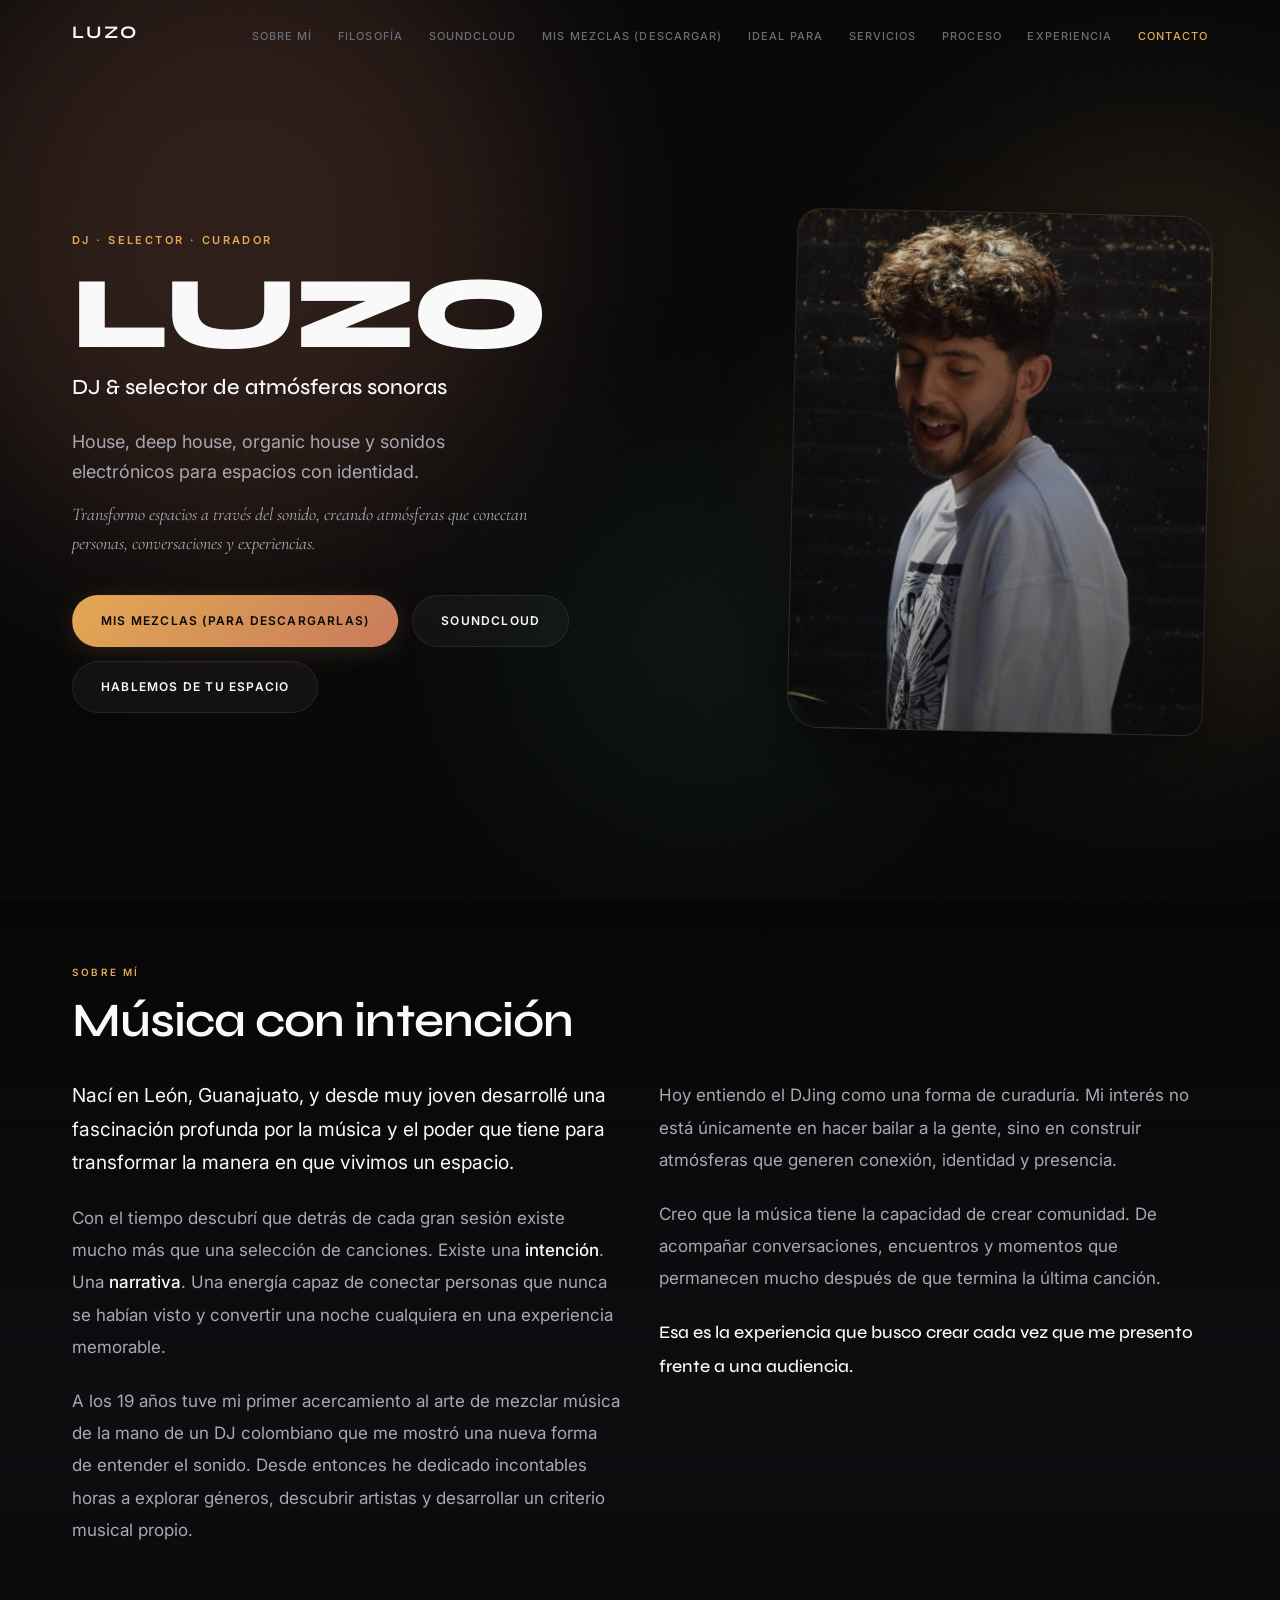
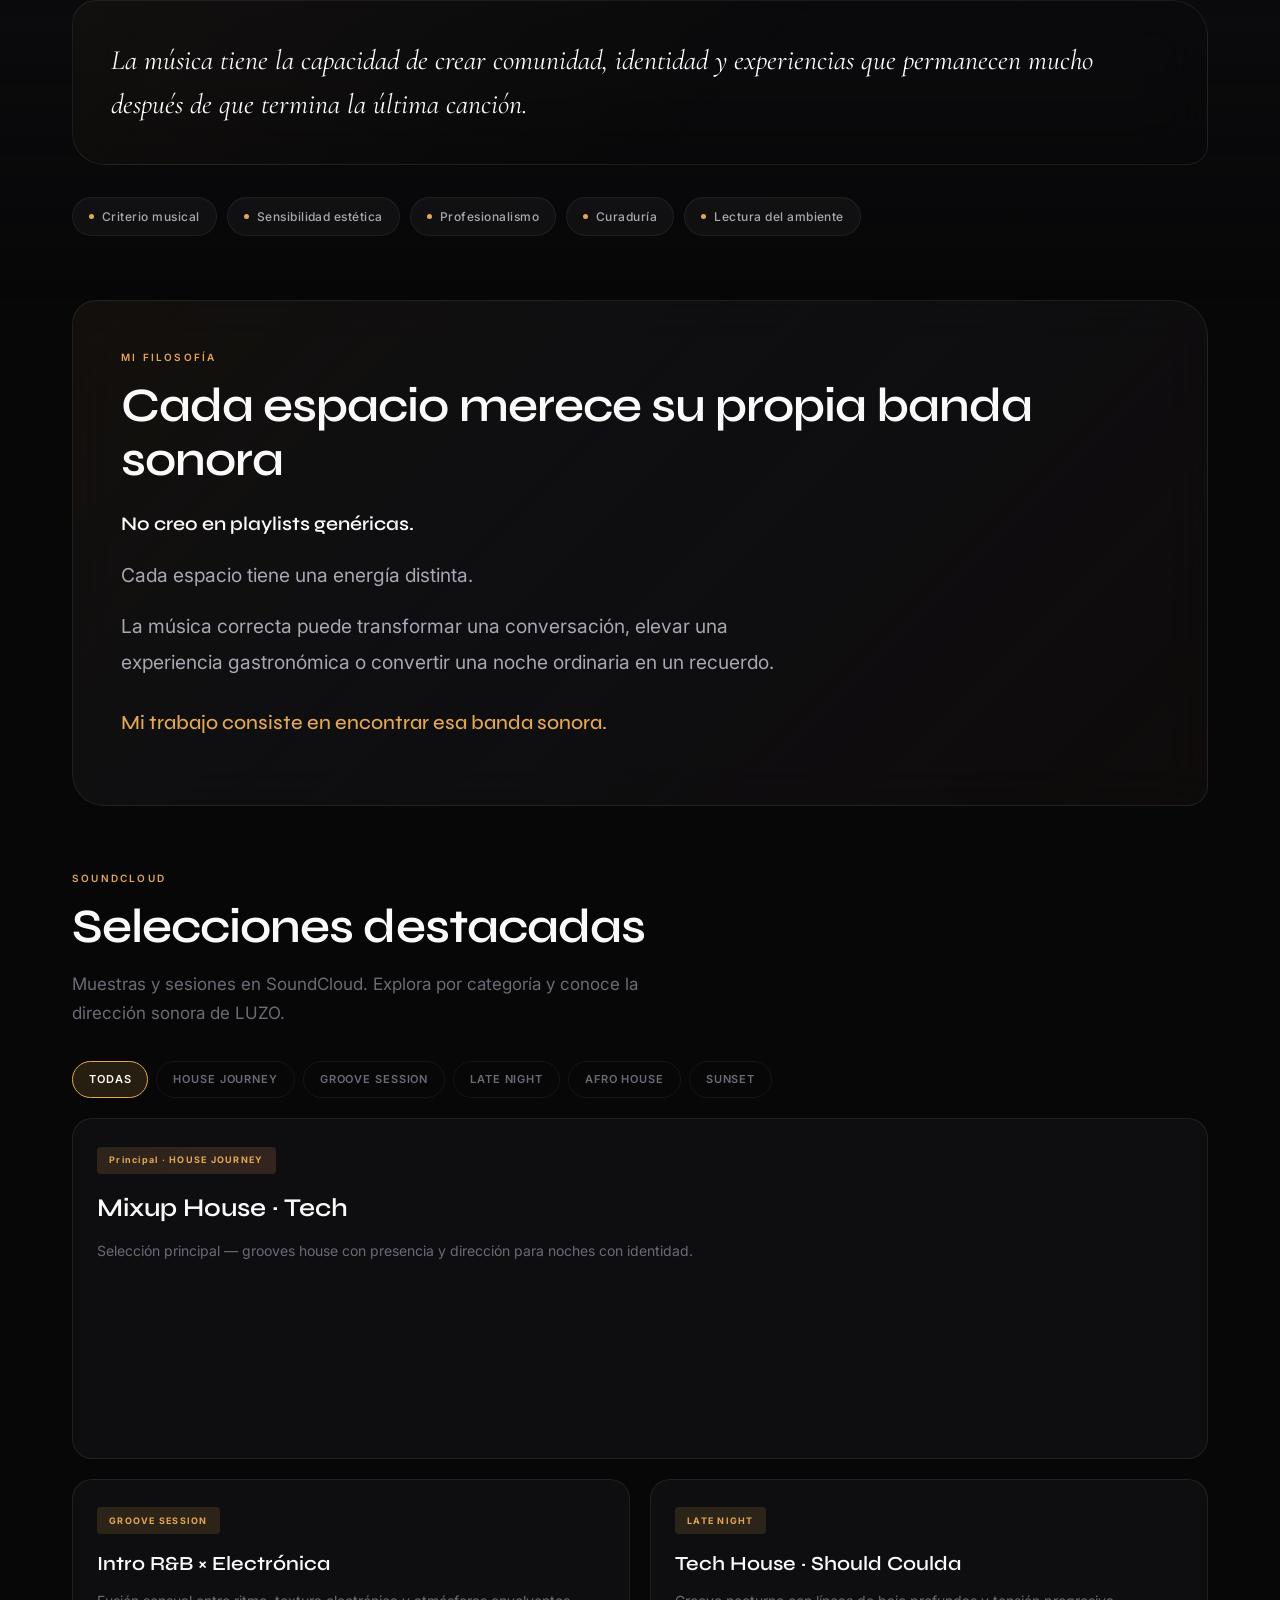
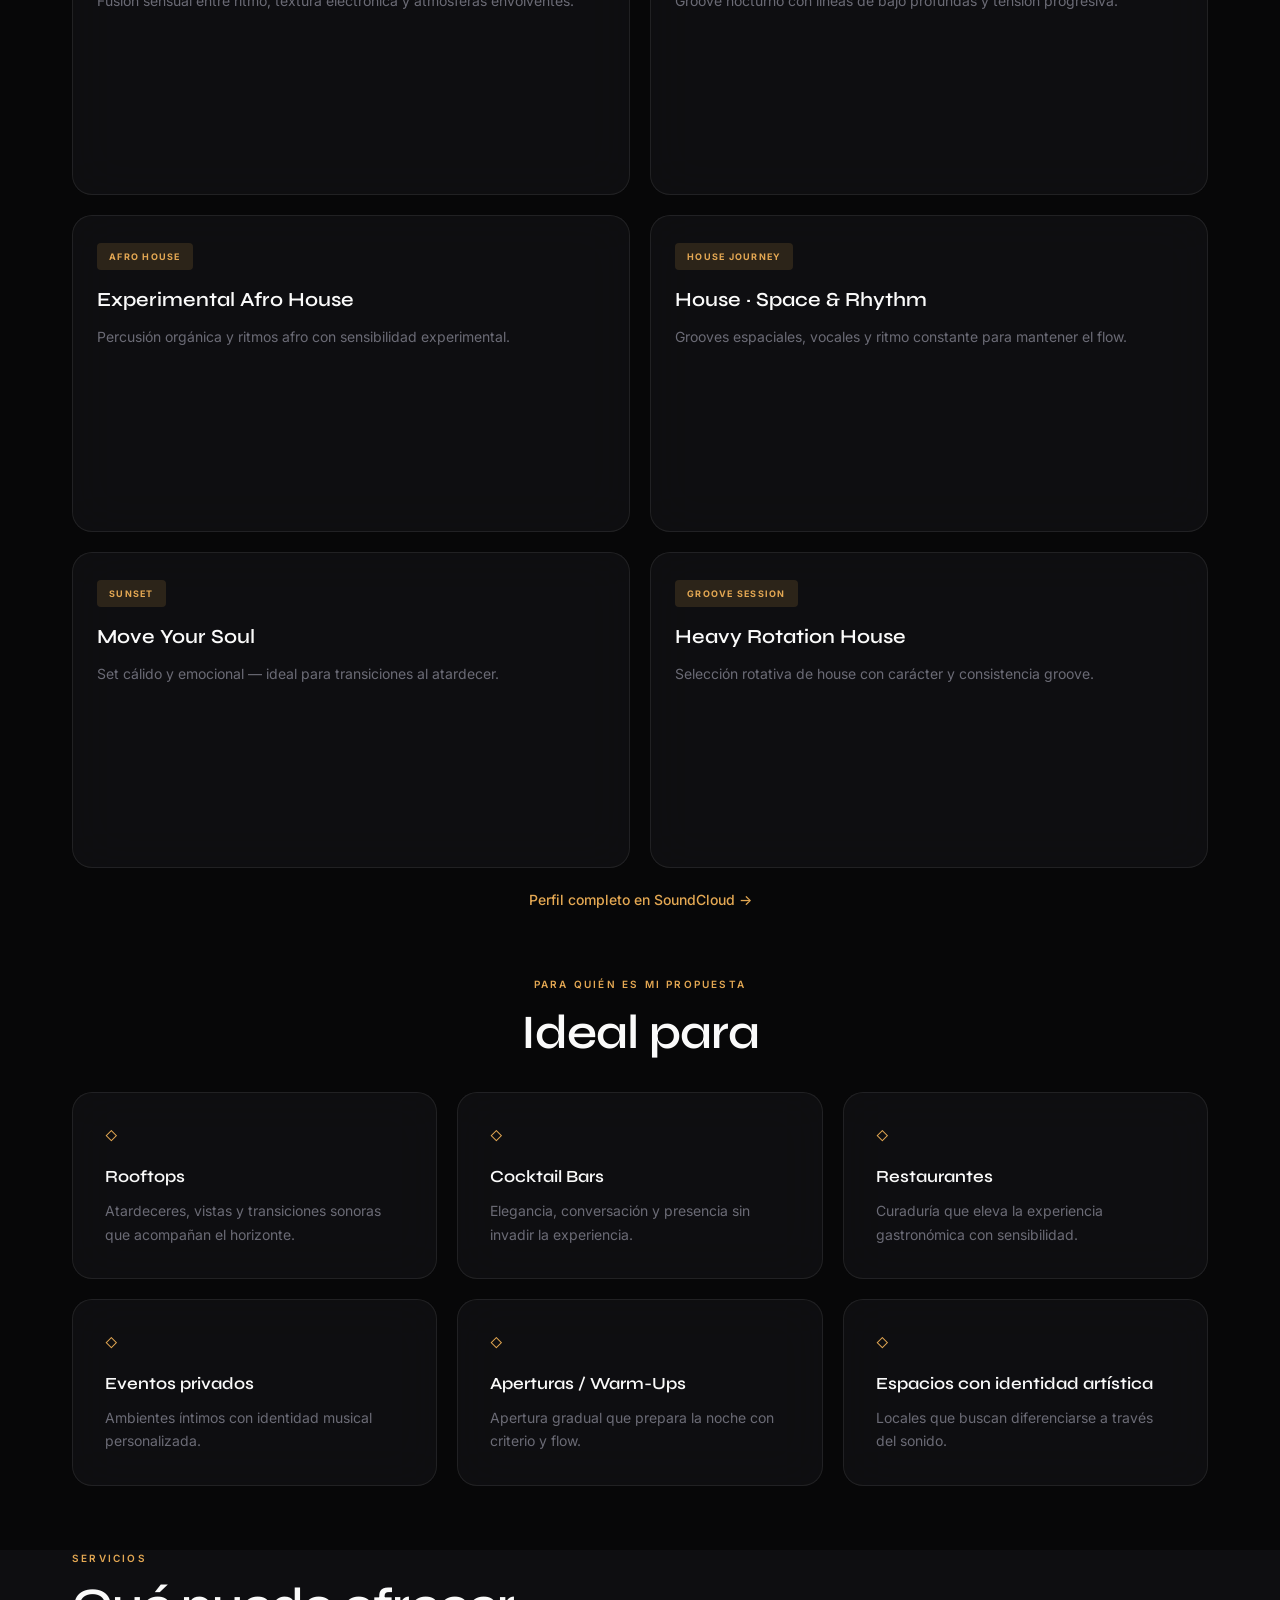
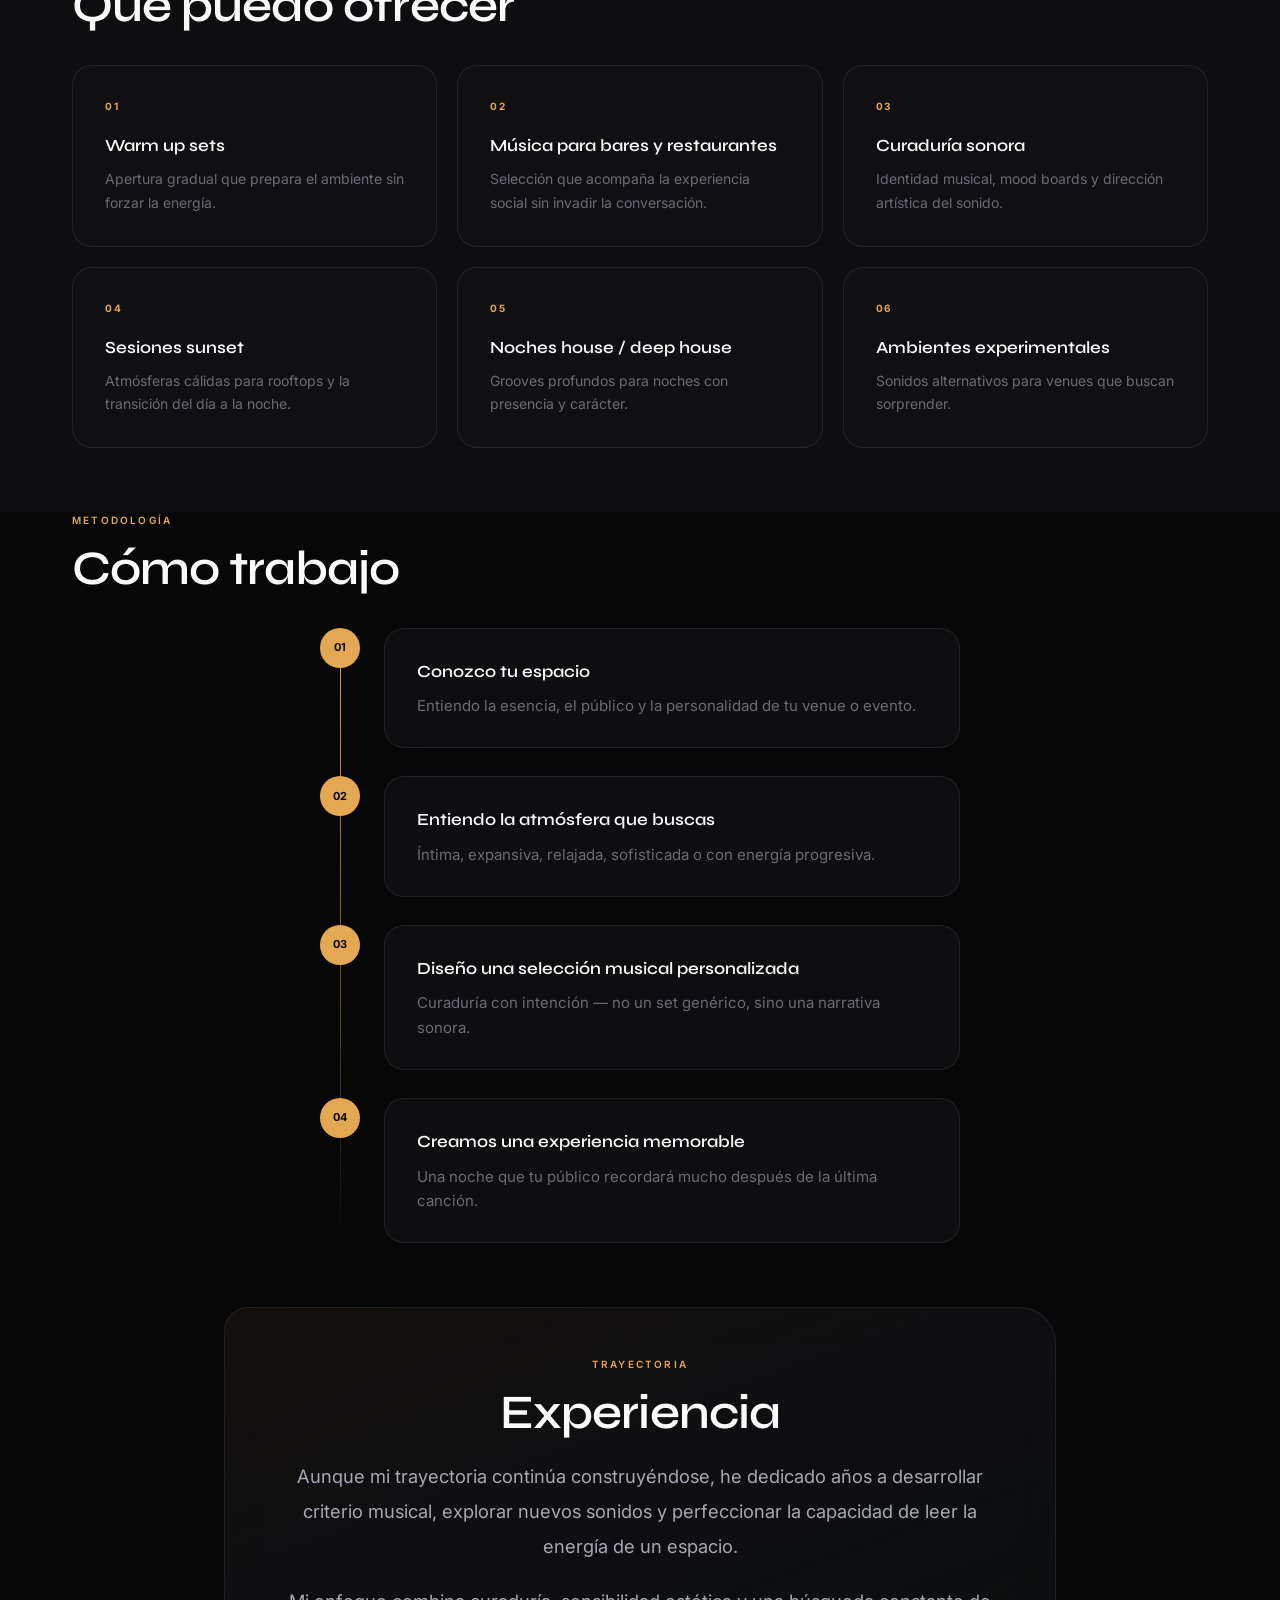
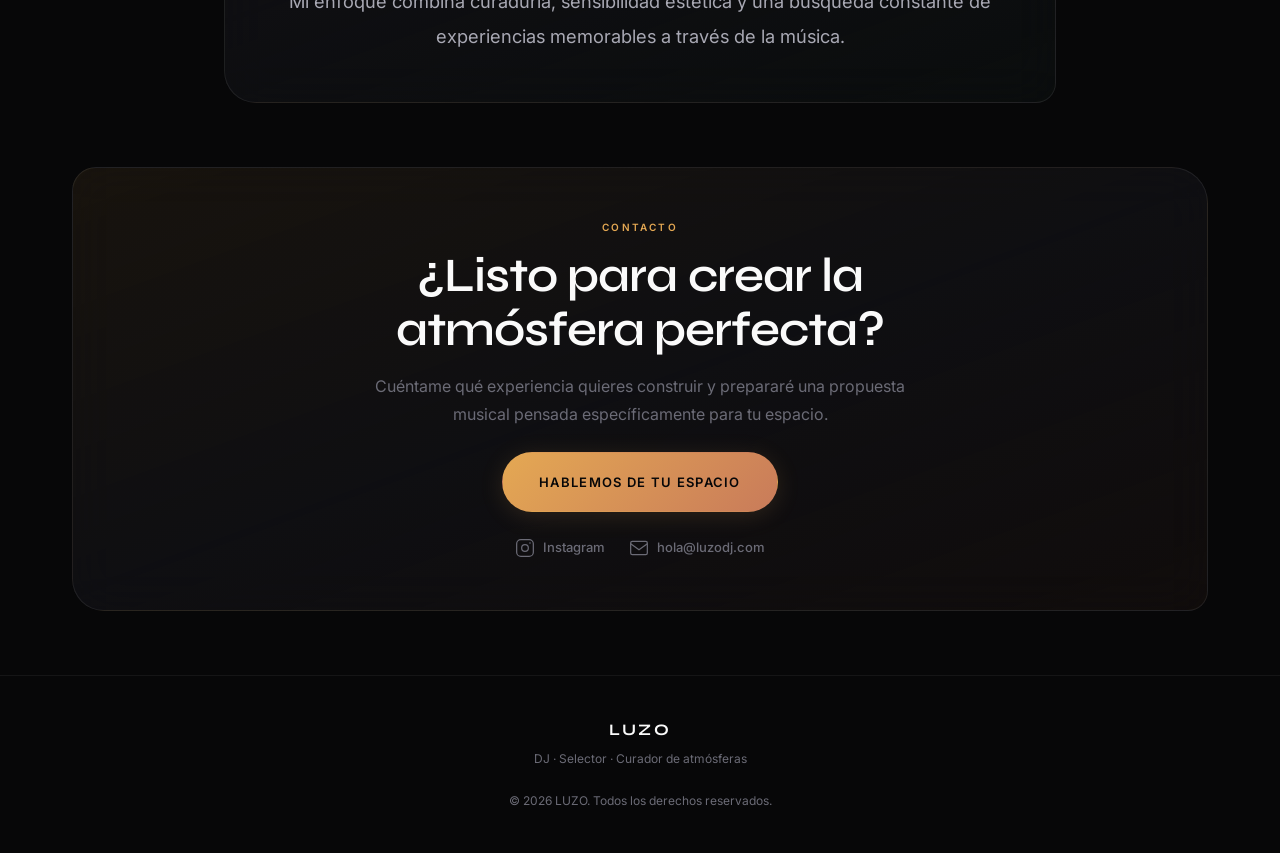
==== index.html @ 44f8adab "Fix vault stats spacing on desktop." ====
<!DOCTYPE html>
<html lang="es-MX">
<head>
  <meta charset="UTF-8">
  <meta name="viewport" content="width=device-width, initial-scale=1.0">

  <!-- SEO -->
  <title>LUZO — DJ & Selector de Atmósferas | House, Deep House & Organic House</title>
  <meta name="description" content="LUZO es DJ y selector de atmósferas sonoras en México. House, deep house, organic house y curaduría musical para rooftops, bares, restaurantes y venues con identidad.">
  <meta name="keywords" content="DJ León, DJ Guanajuato, house music, deep house, organic house, DJ bares, DJ rooftops, curaduría musical, Luzo DJ">
  <meta name="author" content="LUZO">
  <meta name="robots" content="index, follow">
  <link rel="canonical" href="https://luzodj.com/">

  <!-- Open Graph -->
  <meta property="og:type" content="website">
  <meta property="og:locale" content="es_MX">
  <meta property="og:title" content="LUZO — DJ & Selector de Atmósferas Sonoras">
  <meta property="og:description" content="Transformo espacios a través del sonido. House, deep house y curaduría musical para rooftops, bares, restaurantes y eventos privados.">
  <meta property="og:url" content="https://luzodj.com/">
  <meta property="og:site_name" content="LUZO">
  <meta property="og:image" content="https://luzodj.com/assets/images/hero.jpg">
  <meta property="og:image:alt" content="LUZO — DJ y selector de atmósferas sonoras">

  <!-- Twitter -->
  <meta name="twitter:card" content="summary_large_image">
  <meta name="twitter:title" content="LUZO — DJ & Selector de Atmósferas Sonoras">
  <meta name="twitter:description" content="Transformo espacios a través del sonido. Curaduría musical para rooftops, bares, restaurantes y eventos con identidad.">
  <meta name="twitter:image" content="https://luzodj.com/assets/images/hero.jpg">

  <meta name="theme-color" content="#070708">
  <meta name="mobile-web-app-capable" content="yes">
  <meta name="apple-mobile-web-app-capable" content="yes">
  <meta name="apple-mobile-web-app-status-bar-style" content="black-translucent">
  <meta name="apple-mobile-web-app-title" content="LUZO">
  <link rel="manifest" href="/manifest.webmanifest">
  <link rel="icon" href="/assets/favicon.svg" type="image/svg+xml">
  <link rel="apple-touch-icon" href="/assets/images/hero.jpg">

  <link rel="preload" href="assets/fonts/syne-800-latin.woff2" as="font" type="font/woff2" crossorigin>
  <link rel="stylesheet" href="css/fonts.css">
  <link rel="preconnect" href="https://fonts.googleapis.com">
  <link rel="preconnect" href="https://fonts.gstatic.com" crossorigin>
  <link href="https://fonts.googleapis.com/css2?family=Cormorant+Garamond:ital,wght@0,400;0,500;1,400&family=Inter:wght@300;400;500;600&family=Syne:wght@400;500;600;700&display=optional" rel="stylesheet">
  <link rel="stylesheet" href="css/styles.css">
  <style>
    html.fonts-waiting .hero__title {
      visibility: hidden;
    }
  </style>
  <script>
    document.documentElement.classList.add("fonts-waiting");
    (function () {
      if (!document.fonts || !document.fonts.load) {
        document.documentElement.classList.remove("fonts-waiting");
        return;
      }
      document.fonts.load("800 1em Syne").then(function () {
        document.documentElement.classList.remove("fonts-waiting");
      }).catch(function () {
        document.documentElement.classList.remove("fonts-waiting");
      });
    })();
  </script>

  <!-- Schema.org — Musician / DJ -->
  <script type="application/ld+json">
  {
    "@context": "https://schema.org",
    "@type": "MusicGroup",
    "name": "LUZO",
    "description": "DJ y selector de atmósferas sonoras especializado en house, deep house y organic house para espacios con identidad.",
    "genre": ["House", "Deep House", "Organic House", "Electronic"],
    "url": "https://luzodj.com/",
    "email": "hola@luzodj.com",
    "sameAs": [
      "https://www.instagram.com/andres._zm/",
      "https://soundcloud.com/dmente24"
    ],
    "areaServed": {
      "@type": "Place",
      "name": "León, Guanajuato, México"
    },
    "knowsAbout": ["Curaduría musical", "DJ para bares", "DJ rooftops", "Warm up sets"]
  }
  </script>
</head>
<body>

  <script>
    window.LUZO_CONFIG = {
      instagram: "https://www.instagram.com/andres._zm/",
      whatsapp: "https://wa.me/5214771595715?text=Hola%20Luzo,%20escuch%C3%A9%20tu%20propuesta%20musical%20y%20me%20gustar%C3%ADa%20platicar%20sobre%20mi%20espacio.",
      soundcloud: "https://soundcloud.com/dmente24",
      email: "mailto:hola@luzodj.com",
      heroImage: "assets/images/hero.jpg",
      mixes: [
        {
          category: "HOUSE JOURNEY",
          title: "Mixup House · Tech",
          description: "Selección principal — grooves house con presencia y dirección para noches con identidad.",
          url: "https://soundcloud.com/dmente24/38-min-mixup-house-tech",
          featured: true
        },
        {
          category: "GROOVE SESSION",
          title: "Intro R&B × Electrónica",
          description: "Fusión sensual entre ritmo, textura electrónica y atmósferas envolventes.",
          url: "https://soundcloud.com/dmente24/31-min-intro-r-b-x-electronica"
        },
        {
          category: "LATE NIGHT",
          title: "Tech House · Should Coulda",
          description: "Groove nocturno con líneas de bajo profundas y tensión progresiva.",
          url: "https://soundcloud.com/dmente24/6-47-min-tech_house-should"
        },
        {
          category: "AFRO HOUSE",
          title: "Experimental Afro House",
          description: "Percusión orgánica y ritmos afro con sensibilidad experimental.",
          url: "https://soundcloud.com/dmente24/10-39-min-expermiental-afro"
        },
        {
          category: "HOUSE JOURNEY",
          title: "House · Space & Rhythm",
          description: "Grooves espaciales, vocales y ritmo constante para mantener el flow.",
          url: "https://soundcloud.com/dmente24/11-15-min-house-space-rythm"
        },
        {
          category: "SUNSET",
          title: "Move Your Soul",
          description: "Set cálido y emocional — ideal para transiciones al atardecer.",
          url: "https://soundcloud.com/dmente24/move-your-soul-set-by-lu"
        },
        {
          category: "GROOVE SESSION",
          title: "Heavy Rotation House",
          description: "Selección rotativa de house con carácter y consistencia groove.",
          url: "https://soundcloud.com/dmente24/heavy-rotation-house-music"
        }
      ]
    };
  </script>

  <div class="ambient" aria-hidden="true">
    <div class="ambient__orb ambient__orb--1"></div>
    <div class="ambient__orb ambient__orb--2"></div>
    <div class="ambient__orb ambient__orb--3"></div>
  </div>
  <div class="grain" aria-hidden="true"></div>

  <a href="#inicio" class="skip-link">Saltar al contenido</a>

  <header class="header" id="header">
    <nav class="nav container" aria-label="Principal">
      <a href="#inicio" class="nav__logo">LUZO</a>
      <button class="nav__toggle" id="navToggle" aria-label="Abrir menú" aria-expanded="false">
        <span></span><span></span>
      </button>
      <ul class="nav__menu" id="navMenu">
        <li><a href="#sobre-mi" class="nav__link">Sobre mí</a></li>
        <li><a href="#filosofia" class="nav__link">Filosofía</a></li>
        <li><a href="#soundcloud" class="nav__link">SoundCloud</a></li>
        <li><a href="#boveda" class="nav__link nav__link--archive" data-open-archive title="Sets y mezclas para escuchar y descargar">Mis mezclas (descargar)</a></li>
        <li><a href="#ideal-para" class="nav__link">Ideal para</a></li>
        <li><a href="#servicios" class="nav__link">Servicios</a></li>
        <li><a href="#proceso" class="nav__link">Proceso</a></li>
        <li><a href="#experiencia" class="nav__link">Experiencia</a></li>
        <li><a href="#contacto" class="nav__link nav__link--cta">Contacto</a></li>
      </ul>
    </nav>
  </header>

  <main>

    <!-- HERO -->
    <section class="hero" id="inicio">
      <div class="container hero__grid">
        <div class="hero__copy">
          <p class="hero__eyebrow reveal">DJ · Selector · Curador</p>
          <h1 class="hero__title reveal">LUZO</h1>
          <p class="hero__tagline reveal">DJ &amp; selector de atmósferas sonoras</p>
          <p class="hero__statement reveal">
            House, deep house, organic house y sonidos electrónicos para espacios con identidad.
          </p>
          <p class="hero__pitch reveal">
            Transformo espacios a través del sonido, creando atmósferas que conectan personas, conversaciones y experiencias.
          </p>
          <div class="hero__actions reveal">
            <a href="#boveda" class="btn btn--primary" data-open-archive>Mis mezclas (para descargarlas)</a>
            <a href="#soundcloud" class="btn btn--ghost">SoundCloud</a>
            <a href="https://wa.me/5214771595715?text=Hola%20Luzo,%20escuch%C3%A9%20tu%20propuesta%20musical%20y%20me%20gustar%C3%ADa%20platicar%20sobre%20mi%20espacio." class="btn btn--ghost" id="heroCta">Hablemos de tu espacio</a>
          </div>
        </div>
        <div class="hero__visual reveal">
          <div class="hero__portrait">
            <div class="hero__frame glass">
              <img
                src="assets/images/hero.jpg"
                alt="LUZO — DJ y selector de atmósferas sonoras en sesión"
                class="hero__photo"
                width="720"
                height="900"
                loading="eager"
                fetchpriority="high"
                decoding="async"
              >
              <div class="hero__overlay" aria-hidden="true"></div>
            </div>
            <div class="hero__aura" aria-hidden="true"></div>
          </div>
        </div>
      </div>
    </section>

    <!-- SOBRE MÍ -->
    <section class="section section--about" id="sobre-mi">
      <div class="container">
        <header class="section__header reveal">
          <span class="section__label">Sobre mí</span>
          <h2 class="section__title">Música con intención</h2>
        </header>
        <div class="about__layout">
          <div class="about__prose reveal">
            <p class="about__lead">Nací en León, Guanajuato, y desde muy joven desarrollé una fascinación profunda por la música y el poder que tiene para transformar la manera en que vivimos un espacio.</p>
            <p>Con el tiempo descubrí que detrás de cada gran sesión existe mucho más que una selección de canciones. Existe una <em>intención</em>. Una <em>narrativa</em>. Una energía capaz de conectar personas que nunca se habían visto y convertir una noche cualquiera en una experiencia memorable.</p>
            <p>A los 19 años tuve mi primer acercamiento al arte de mezclar música de la mano de un DJ colombiano que me mostró una nueva forma de entender el sonido. Desde entonces he dedicado incontables horas a explorar géneros, descubrir artistas y desarrollar un criterio musical propio.</p>
          </div>
          <div class="about__prose reveal">
            <p>Hoy entiendo el DJing como una forma de curaduría. Mi interés no está únicamente en hacer bailar a la gente, sino en construir atmósferas que generen conexión, identidad y presencia.</p>
            <p>Creo que la música tiene la capacidad de crear comunidad. De acompañar conversaciones, encuentros y momentos que permanecen mucho después de que termina la última canción.</p>
            <p class="about__closing">Esa es la experiencia que busco crear cada vez que me presento frente a una audiencia.</p>
          </div>
        </div>
        <blockquote class="quote glass reveal">
          <p>La música tiene la capacidad de crear comunidad, identidad y experiencias que permanecen mucho después de que termina la última canción.</p>
        </blockquote>
        <ul class="values reveal" aria-label="Valores">
          <li class="values__item"><span class="values__dot"></span>Criterio musical</li>
          <li class="values__item"><span class="values__dot"></span>Sensibilidad estética</li>
          <li class="values__item"><span class="values__dot"></span>Profesionalismo</li>
          <li class="values__item"><span class="values__dot"></span>Curaduría</li>
          <li class="values__item"><span class="values__dot"></span>Lectura del ambiente</li>
        </ul>
      </div>
    </section>

    <!-- FILOSOFÍA -->
    <section class="section section--philosophy" id="filosofia">
      <div class="container">
        <div class="philosophy glass reveal">
          <header class="philosophy__header">
            <span class="section__label">Mi filosofía</span>
            <h2 class="section__title">Cada espacio merece su propia banda sonora</h2>
          </header>
          <div class="philosophy__body">
            <p class="philosophy__lead">No creo en playlists genéricas.</p>
            <p>Cada espacio tiene una energía distinta.</p>
            <p>La música correcta puede transformar una conversación, elevar una experiencia gastronómica o convertir una noche ordinaria en un recuerdo.</p>
            <p class="philosophy__closing">Mi trabajo consiste en encontrar esa banda sonora.</p>
          </div>
        </div>
      </div>
    </section>

    <!-- SOUNDCLOUD -->
    <section class="section section--mixes" id="soundcloud">
      <div class="container">
        <header class="section__header reveal">
          <span class="section__label">SoundCloud</span>
          <h2 class="section__title">Selecciones destacadas</h2>
          <p class="section__desc">Muestras y sesiones en SoundCloud. Explora por categoría y conoce la dirección sonora de LUZO.</p>
        </header>
        <div class="mix-filters reveal" id="mixFilters" role="tablist" aria-label="Filtrar selecciones SoundCloud"></div>
        <div class="mix-grid" id="mixGrid" role="tabpanel" aria-label="Selecciones SoundCloud"></div>
        <p class="mix-grid__footer reveal">
          <a href="https://soundcloud.com/dmente24" id="linkSoundcloud" class="link-arrow" target="_blank" rel="noopener noreferrer">Perfil completo en SoundCloud →</a>
        </p>
      </div>
    </section>

    <!-- MIS MEZCLAS (archivo local; oculto hasta abrir) -->
    <section class="section section--vault archive-panel" id="boveda" aria-labelledby="boveda-title" aria-hidden="true">
      <div class="container">
        <header class="section__header reveal">
          <span class="section__label">Mis mezclas (para descargarlas)</span>
          <h2 class="section__title" id="boveda-title">Escucha o descarga cada sesión</h2>
          <p class="section__desc">
            Sets y mezclas en alta fidelidad. Reproduce en el navegador o descarga cada sesión.
          </p>
        </header>
        <div class="vault-stats reveal" id="vaultStats" aria-hidden="true"></div>
        <div class="library-filters reveal" id="libraryFilters" role="tablist" aria-label="Filtrar mis mezclas para descargar"></div>
        <div class="library-list" id="libraryList" role="tabpanel" aria-label="Mis mezclas para descargar, LUZO"></div>
      </div>
    </section>

    <!-- IDEAL PARA -->
    <section class="section section--audience" id="ideal-para">
      <div class="container">
        <header class="section__header section__header--center reveal">
          <span class="section__label">Para quién es mi propuesta</span>
          <h2 class="section__title">Ideal para</h2>
        </header>
        <div class="audience-grid">
          <article class="audience-card glass reveal">
            <span class="audience-card__icon">◇</span>
            <h3>Rooftops</h3>
            <p>Atardeceres, vistas y transiciones sonoras que acompañan el horizonte.</p>
          </article>
          <article class="audience-card glass reveal">
            <span class="audience-card__icon">◇</span>
            <h3>Cocktail Bars</h3>
            <p>Elegancia, conversación y presencia sin invadir la experiencia.</p>
          </article>
          <article class="audience-card glass reveal">
            <span class="audience-card__icon">◇</span>
            <h3>Restaurantes</h3>
            <p>Curaduría que eleva la experiencia gastronómica con sensibilidad.</p>
          </article>
          <article class="audience-card glass reveal">
            <span class="audience-card__icon">◇</span>
            <h3>Eventos privados</h3>
            <p>Ambientes íntimos con identidad musical personalizada.</p>
          </article>
          <article class="audience-card glass reveal">
            <span class="audience-card__icon">◇</span>
            <h3>Aperturas / Warm-Ups</h3>
            <p>Apertura gradual que prepara la noche con criterio y flow.</p>
          </article>
          <article class="audience-card glass reveal">
            <span class="audience-card__icon">◇</span>
            <h3>Espacios con identidad artística</h3>
            <p>Locales que buscan diferenciarse a través del sonido.</p>
          </article>
        </div>
      </div>
    </section>

    <!-- SERVICIOS -->
    <section class="section section--services" id="servicios">
      <div class="container">
        <header class="section__header reveal">
          <span class="section__label">Servicios</span>
          <h2 class="section__title">Qué puedo ofrecer</h2>
        </header>
        <div class="services">
          <article class="service-card glass reveal">
            <span class="service-card__num">01</span>
            <h3>Warm up sets</h3>
            <p>Apertura gradual que prepara el ambiente sin forzar la energía.</p>
          </article>
          <article class="service-card glass reveal">
            <span class="service-card__num">02</span>
            <h3>Música para bares y restaurantes</h3>
            <p>Selección que acompaña la experiencia social sin invadir la conversación.</p>
          </article>
          <article class="service-card glass reveal">
            <span class="service-card__num">03</span>
            <h3>Curaduría sonora</h3>
            <p>Identidad musical, mood boards y dirección artística del sonido.</p>
          </article>
          <article class="service-card glass reveal">
            <span class="service-card__num">04</span>
            <h3>Sesiones sunset</h3>
            <p>Atmósferas cálidas para rooftops y la transición del día a la noche.</p>
          </article>
          <article class="service-card glass reveal">
            <span class="service-card__num">05</span>
            <h3>Noches house / deep house</h3>
            <p>Grooves profundos para noches con presencia y carácter.</p>
          </article>
          <article class="service-card glass reveal">
            <span class="service-card__num">06</span>
            <h3>Ambientes experimentales</h3>
            <p>Sonidos alternativos para venues que buscan sorprender.</p>
          </article>
        </div>
      </div>
    </section>

    <!-- PROCESO -->
    <section class="section section--process" id="proceso">
      <div class="container">
        <header class="section__header reveal">
          <span class="section__label">Metodología</span>
          <h2 class="section__title">Cómo trabajo</h2>
        </header>
        <ol class="timeline">
          <li class="timeline__item reveal">
            <span class="timeline__step">01</span>
            <div class="timeline__content glass">
              <h3>Conozco tu espacio</h3>
              <p>Entiendo la esencia, el público y la personalidad de tu venue o evento.</p>
            </div>
          </li>
          <li class="timeline__item reveal">
            <span class="timeline__step">02</span>
            <div class="timeline__content glass">
              <h3>Entiendo la atmósfera que buscas</h3>
              <p>Íntima, expansiva, relajada, sofisticada o con energía progresiva.</p>
            </div>
          </li>
          <li class="timeline__item reveal">
            <span class="timeline__step">03</span>
            <div class="timeline__content glass">
              <h3>Diseño una selección musical personalizada</h3>
              <p>Curaduría con intención — no un set genérico, sino una narrativa sonora.</p>
            </div>
          </li>
          <li class="timeline__item reveal">
            <span class="timeline__step">04</span>
            <div class="timeline__content glass">
              <h3>Creamos una experiencia memorable</h3>
              <p>Una noche que tu público recordará mucho después de la última canción.</p>
            </div>
          </li>
        </ol>
      </div>
    </section>

    <!-- EXPERIENCIA -->
    <section class="section section--experience" id="experiencia" aria-labelledby="experiencia-title">
      <div class="container">
        <div class="experience glass reveal">
          <header class="experience__header">
            <span class="section__label">Trayectoria</span>
            <h2 class="section__title" id="experiencia-title">Experiencia</h2>
          </header>
          <div class="experience__body">
            <p>Aunque mi trayectoria continúa construyéndose, he dedicado años a desarrollar criterio musical, explorar nuevos sonidos y perfeccionar la capacidad de leer la energía de un espacio.</p>
            <p>Mi enfoque combina curaduría, sensibilidad estética y una búsqueda constante de experiencias memorables a través de la música.</p>
          </div>
        </div>
      </div>
    </section>

    <!-- CONTACTO -->
    <section class="section section--contact" id="contacto" aria-labelledby="contacto-title">
      <div class="container">
        <div class="contact-panel glass reveal">
          <header class="contact-panel__header">
            <span class="section__label">Contacto</span>
            <h2 class="section__title" id="contacto-title">¿Listo para crear la atmósfera perfecta?</h2>
            <p>Cuéntame qué experiencia quieres construir y prepararé una propuesta musical pensada específicamente para tu espacio.</p>
          </header>
          <div class="contact-panel__actions">
            <a href="https://wa.me/5214771595715?text=Hola%20Luzo,%20escuch%C3%A9%20tu%20propuesta%20musical%20y%20me%20gustar%C3%ADa%20platicar%20sobre%20mi%20espacio." class="btn btn--primary btn--lg" id="linkWhatsapp">Hablemos de tu espacio</a>
            <div class="contact-panel__secondary">
              <a href="https://www.instagram.com/andres._zm/" class="contact-link" id="linkInstagram" target="_blank" rel="noopener noreferrer">
                <svg viewBox="0 0 24 24" fill="none" stroke="currentColor" stroke-width="1.5" width="20" height="20" aria-hidden="true"><rect x="2" y="2" width="20" height="20" rx="5"/><circle cx="12" cy="12" r="4"/><circle cx="18" cy="6" r="1" fill="currentColor" stroke="none"/></svg>
                Instagram
              </a>
              <a href="mailto:hola@luzodj.com" class="contact-link" id="linkEmail" aria-label="Enviar correo a hola@luzodj.com">
                <svg viewBox="0 0 24 24" fill="none" stroke="currentColor" stroke-width="1.5" width="20" height="20" aria-hidden="true"><rect x="2" y="4" width="20" height="16" rx="2"/><path d="M22 7l-10 7L2 7"/></svg>
                hola@luzodj.com
              </a>
            </div>
          </div>
        </div>
      </div>
    </section>

  </main>

  <footer class="footer">
    <div class="container footer__inner">
      <span class="footer__brand">LUZO</span>
      <p class="footer__tagline">DJ · Selector · Curador de atmósferas</p>
      <span class="footer__copy">&copy; <span id="year"></span> LUZO. Todos los derechos reservados.</span>
    </div>
  </footer>

  <script src="js/luzo-player.js?v=10" defer></script>
  <script src="js/main.js?v=10" defer></script>
</body>
</html>
---- css/fonts.css ----
/* Syne local — evita salto de texto (FOUT) en el hero */
@font-face {
  font-family: "Syne Fallback";
  src: local("Arial Bold"), local("Arial");
  size-adjust: 94%;
  ascent-override: 92%;
  descent-override: 22%;
  line-gap-override: 0%;
}

@font-face {
  font-family: "Syne";
  font-style: normal;
  font-weight: 800;
  font-display: block;
  src: url("../assets/fonts/syne-800-latin.woff2") format("woff2");
  unicode-range: U+0000-00FF, U+0131, U+0152-0153, U+02BB-02BC, U+02C6, U+02DA, U+02DC, U+2000-206F, U+20AC, U+2122, U+2191, U+2193, U+2212, U+2215, U+FEFF, U+FFFD;
}
---- css/styles.css ----
/* ═══════════════════════════════════════════
   LUZO — Premium Landing
   ═══════════════════════════════════════════ */

:root {
  --bg: #070708;
  --bg-elevated: #0e0e11;
  --bg-card: rgba(18, 18, 22, 0.72);
  --glass: rgba(255, 255, 255, 0.04);
  --glass-border: rgba(255, 255, 255, 0.08);
  --border: rgba(255, 255, 255, 0.06);
  --border-hover: rgba(255, 255, 255, 0.14);

  --text: #fafafa;
  --text-muted: #a8a8b3;
  --text-subtle: #6b6b76;

  --accent: #e4a853;
  --accent-warm: #c97b5a;
  --accent-soft: rgba(228, 168, 83, 0.14);
  --accent-glow: rgba(228, 168, 83, 0.35);
  --sunset: rgba(201, 123, 90, 0.2);
  --night: rgba(125, 211, 192, 0.06);

  --font-display: "Syne", "Syne Fallback", system-ui, sans-serif;
  --font-body: "Inter", system-ui, sans-serif;
  --font-quote: "Cormorant Garamond", Georgia, serif;

  --container: 76rem;
  --header-h: 4.25rem;
  --radius: 1rem;
  --radius-lg: 1.75rem;
  --radius-organic: 1.5rem 2.25rem 1.25rem 2rem;
  --radius-soft: 1.25rem;
  --ease: cubic-bezier(0.22, 1, 0.36, 1);
  --ease-slow: cubic-bezier(0.33, 1, 0.68, 1);
  --section-gap: clamp(3.25rem, 5vw, 4.5rem);
}

*, *::before, *::after { box-sizing: border-box; margin: 0; padding: 0; }

html {
  scroll-behavior: smooth;
  -webkit-font-smoothing: antialiased;
}

body {
  font-family: var(--font-body);
  font-size: 1rem;
  line-height: 1.75;
  color: var(--text-muted);
  background: var(--bg);
  overflow-x: hidden;
}

img { display: block; max-width: 100%; height: auto; }
a { color: inherit; text-decoration: none; }
button { font: inherit; cursor: pointer; border: none; background: none; }
em { color: var(--text); font-style: normal; font-weight: 500; }
code { font-size: 0.85em; color: var(--accent); }

.container {
  width: 100%;
  max-width: var(--container);
  margin-inline: auto;
  padding-inline: clamp(1.25rem, 4vw, 2.5rem);
}

/* Ambient + grain */
.ambient {
  position: fixed;
  inset: 0;
  z-index: 0;
  pointer-events: none;
  overflow: hidden;
}

.ambient__orb {
  position: absolute;
  border-radius: 50%;
  filter: blur(100px);
}

.ambient__orb--1 {
  top: -10%;
  left: -5%;
  width: 50vw;
  height: 50vw;
  max-width: 600px;
  background: var(--sunset);
}

.ambient__orb--2 {
  bottom: 20%;
  right: -10%;
  width: 45vw;
  height: 45vw;
  max-width: 500px;
  background: var(--accent-soft);
}

.ambient__orb--3 {
  top: 50%;
  left: 40%;
  width: 30vw;
  height: 30vw;
  background: var(--night);
}

.grain {
  position: fixed;
  inset: 0;
  z-index: 9998;
  pointer-events: none;
  opacity: 0.03;
  background-image: url("data:image/svg+xml,%3Csvg viewBox='0 0 256 256' xmlns='http://www.w3.org/2000/svg'%3E%3Cfilter id='n'%3E%3CfeTurbulence type='fractalNoise' baseFrequency='0.85' numOctaves='4' stitchTiles='stitch'/%3E%3C/filter%3E%3Crect width='100%25' height='100%25' filter='url(%23n)'/%3E%3C/svg%3E");
  background-size: 160px;
}

.glass {
  background: var(--bg-card);
  backdrop-filter: blur(24px);
  -webkit-backdrop-filter: blur(24px);
  border: 1px solid var(--glass-border);
  transition: border-color 0.5s var(--ease-slow), box-shadow 0.5s var(--ease-slow), transform 0.5s var(--ease-slow);
}

/* Accesibilidad */
.skip-link {
  position: fixed;
  top: 0.75rem;
  left: 0.75rem;
  z-index: 10000;
  padding: 0.625rem 1rem;
  font-size: 0.75rem;
  font-weight: 600;
  color: var(--bg);
  background: var(--accent);
  border-radius: 999px;
  transform: translateY(-200%);
  transition: transform 0.3s var(--ease);
}

.skip-link:focus {
  transform: translateY(0);
  outline: 2px solid var(--text);
  outline-offset: 3px;
}

a:focus-visible,
button:focus-visible,
.mix-filter:focus-visible {
  outline: 2px solid var(--accent);
  outline-offset: 3px;
}

/* Header */
.header {
  position: fixed;
  inset: 0 0 auto;
  z-index: 100;
  height: var(--header-h);
  transition: background 0.4s var(--ease), border-color 0.4s;
  border-bottom: 1px solid transparent;
}

.header--scrolled {
  background: rgba(7, 7, 8, 0.82);
  backdrop-filter: blur(20px);
  -webkit-backdrop-filter: blur(20px);
  border-bottom-color: var(--border);
}

.nav {
  display: flex;
  align-items: center;
  justify-content: space-between;
  height: 100%;
}

.nav__logo {
  font-family: var(--font-display);
  font-size: 1.1rem;
  font-weight: 700;
  letter-spacing: 0.12em;
  color: var(--text);
}

.nav__menu {
  display: flex;
  align-items: center;
  gap: clamp(1rem, 2vw, 1.75rem);
  list-style: none;
}

.nav__link {
  font-size: 0.6875rem;
  font-weight: 500;
  letter-spacing: 0.1em;
  text-transform: uppercase;
  color: var(--text-subtle);
  transition: color 0.25s;
}

.nav__link:hover { color: var(--text); }
.nav__link--cta { color: var(--accent); }

.nav__toggle {
  display: none;
  flex-direction: column;
  gap: 6px;
  width: 2rem;
  height: 2rem;
}

.nav__toggle span {
  display: block;
  width: 100%;
  height: 1.5px;
  background: var(--text);
  transition: transform 0.3s;
}

.nav__toggle[aria-expanded="true"] span:first-child {
  transform: translateY(3.75px) rotate(45deg);
}

.nav__toggle[aria-expanded="true"] span:last-child {
  transform: translateY(-3.75px) rotate(-45deg);
}

/* Buttons */
.btn {
  display: inline-flex;
  align-items: center;
  justify-content: center;
  padding: 0.9rem 1.75rem;
  font-size: 0.75rem;
  font-weight: 600;
  letter-spacing: 0.1em;
  text-transform: uppercase;
  border-radius: 999px;
  transition: all 0.35s var(--ease);
  white-space: nowrap;
}

.btn--primary {
  color: var(--bg);
  background: linear-gradient(135deg, var(--accent) 0%, var(--accent-warm) 100%);
  border: 1px solid transparent;
  box-shadow: 0 4px 24px var(--accent-soft);
}

.btn--primary:hover {
  transform: translateY(-2px);
  box-shadow: 0 8px 40px var(--accent-glow);
}

.btn--ghost {
  color: var(--text);
  background: var(--glass);
  border: 1px solid var(--glass-border);
  backdrop-filter: blur(12px);
}

.btn--ghost:hover {
  border-color: var(--accent);
  color: var(--accent);
}

.btn--lg { padding: 1.1rem 2.25rem; font-size: 0.8125rem; }

/* Hero */
.hero {
  position: relative;
  z-index: 1;
  min-height: 100svh;
  display: flex;
  align-items: center;
  padding-block: calc(var(--header-h) + 2rem) 3.5rem;
  scroll-margin-top: calc(var(--header-h) + 0.5rem);
}

.hero__grid {
  display: grid;
  grid-template-columns: minmax(0, 1.15fr) minmax(0, 0.85fr);
  gap: clamp(2rem, 4vw, 3.5rem);
  align-items: center;
}

.hero__eyebrow {
  font-size: 0.6875rem;
  font-weight: 600;
  letter-spacing: 0.22em;
  text-transform: uppercase;
  color: var(--accent);
  margin-bottom: 1rem;
}

.hero__title {
  font-family: var(--font-display);
  font-size: clamp(3.5rem, 8vw, 6.5rem);
  font-weight: 800;
  line-height: 0.92;
  letter-spacing: -0.03em;
  color: var(--text);
  margin-bottom: 0.5rem;
  min-height: 0.92em;
  text-rendering: optimizeLegibility;
}

.hero__tagline {
  font-family: var(--font-display);
  font-size: clamp(1rem, 2vw, 1.35rem);
  font-weight: 500;
  color: var(--text);
  margin-bottom: 1.25rem;
}

.hero__statement {
  font-size: clamp(1rem, 1.5vw, 1.125rem);
  color: var(--text-muted);
  line-height: 1.7;
  margin-bottom: 0.75rem;
  max-width: 28rem;
}

.hero__pitch {
  font-family: var(--font-quote);
  font-size: clamp(1.05rem, 1.4vw, 1.2rem);
  font-style: italic;
  color: var(--text-muted);
  line-height: 1.65;
  margin-bottom: 2.25rem;
  max-width: 30rem;
}

.hero__actions {
  display: flex;
  flex-wrap: wrap;
  gap: 0.875rem;
}

.hero__visual {
  position: relative;
  display: flex;
  justify-content: flex-end;
}

.hero__portrait {
  position: relative;
  width: 100%;
  max-width: 26rem;
  animation: portraitFloat 9s var(--ease-slow) infinite;
}

@keyframes portraitFloat {
  0%, 100% { transform: translateY(0); }
  50% { transform: translateY(-10px); }
}

.hero__frame {
  position: relative;
  z-index: 2;
  border-radius: var(--radius-organic);
  overflow: hidden;
  aspect-ratio: 4 / 5;
  box-shadow:
    0 4px 24px rgba(0, 0, 0, 0.2),
    0 32px 80px rgba(0, 0, 0, 0.45),
    0 0 0 1px rgba(255, 255, 255, 0.04) inset;
  transform: rotate(1.25deg);
  transition: transform 0.6s var(--ease-slow), box-shadow 0.6s var(--ease-slow);
}

.hero__portrait:hover .hero__frame {
  transform: rotate(0.5deg) translateY(-4px);
  box-shadow:
    0 8px 32px rgba(0, 0, 0, 0.25),
    0 48px 100px rgba(0, 0, 0, 0.5),
    0 0 60px var(--accent-soft);
}

.hero__photo {
  width: 100%;
  height: 100%;
  object-fit: cover;
  object-position: center 18%;
  transition: transform 8s var(--ease-slow);
}

.hero__portrait:hover .hero__photo {
  transform: scale(1.03);
}

.hero__overlay {
  position: absolute;
  inset: 0;
  background: linear-gradient(
    165deg,
    rgba(7, 7, 8, 0.08) 0%,
    rgba(7, 7, 8, 0.22) 45%,
    rgba(7, 7, 8, 0.55) 100%
  );
  pointer-events: none;
  z-index: 1;
}

.hero__aura {
  position: absolute;
  inset: -12% -8%;
  z-index: 0;
  border-radius: 50%;
  background: radial-gradient(
    ellipse at 40% 50%,
    var(--accent-glow) 0%,
    transparent 65%
  );
  opacity: 0.35;
  filter: blur(40px);
  animation: auraPulse 12s ease-in-out infinite;
}

@keyframes auraPulse {
  0%, 100% { opacity: 0.28; transform: scale(1); }
  50% { opacity: 0.42; transform: scale(1.05); }
}

.hero__frame {
  background: linear-gradient(
    145deg,
    rgba(228, 168, 83, 0.12) 0%,
    var(--bg-elevated) 50%,
    rgba(201, 123, 90, 0.08) 100%
  );
}

/* Sections */
main { position: relative; z-index: 1; }

.section {
  padding-block: var(--section-gap);
  scroll-margin-top: calc(var(--header-h) + 1.25rem);
}

.section__header { margin-bottom: clamp(1.5rem, 3vw, 2.25rem); }
.section__header--center { text-align: center; }
.section__header--center .section__desc { margin-inline: auto; }

.section__label {
  display: block;
  margin-bottom: 0.75rem;
  font-size: 0.625rem;
  font-weight: 600;
  letter-spacing: 0.22em;
  text-transform: uppercase;
  color: var(--accent);
}

.section__title {
  font-family: var(--font-display);
  font-size: clamp(1.875rem, 4vw, 3rem);
  font-weight: 600;
  line-height: 1.12;
  letter-spacing: -0.02em;
  color: var(--text);
}

.section__desc {
  margin-top: 1rem;
  max-width: 38rem;
  font-size: 1.0625rem;
  color: var(--text-subtle);
}

.reveal {
  opacity: 0;
  transform: translateY(28px);
  transition: opacity 0.9s var(--ease), transform 0.9s var(--ease);
}

.reveal.visible {
  opacity: 1;
  transform: translateY(0);
}

/* About */
.section--about {
  background: linear-gradient(180deg, transparent, var(--bg-elevated) 50%, transparent);
}

.about__layout {
  display: grid;
  grid-template-columns: 1fr 1fr;
  gap: clamp(1.75rem, 3vw, 2.5rem);
  margin-bottom: 2rem;
}

.about__prose p {
  margin-bottom: 1.35rem;
  font-size: 1.0625rem;
  line-height: 1.9;
  color: var(--text-muted);
}

.about__lead {
  font-size: 1.2rem !important;
  color: var(--text) !important;
  line-height: 1.75 !important;
}

.about__closing {
  font-family: var(--font-display);
  font-size: 1.1rem !important;
  font-weight: 500;
  color: var(--text) !important;
}

.quote {
  padding: clamp(1.75rem, 3vw, 2.5rem);
  border-radius: var(--radius-organic);
  margin-bottom: 2rem;
  border-left: none;
  border: 1px solid var(--glass-border);
  background: linear-gradient(135deg, rgba(228, 168, 83, 0.04), transparent 60%);
}

.quote p {
  font-family: var(--font-quote);
  font-size: clamp(1.35rem, 2.5vw, 1.75rem);
  font-style: italic;
  font-weight: 400;
  line-height: 1.55;
  color: var(--text);
}

.values {
  display: flex;
  flex-wrap: wrap;
  gap: 0.625rem;
  list-style: none;
}

.values__item {
  display: flex;
  align-items: center;
  gap: 0.5rem;
  padding: 0.5rem 1rem;
  font-size: 0.75rem;
  font-weight: 500;
  letter-spacing: 0.04em;
  color: var(--text-muted);
  border: 1px solid var(--border);
  border-radius: 999px;
  background: var(--glass);
}

.values__dot {
  width: 5px;
  height: 5px;
  border-radius: 50%;
  background: var(--accent);
}

/* Philosophy */
.philosophy {
  padding: clamp(2rem, 4vw, 3rem);
  border-radius: var(--radius-organic);
  background: linear-gradient(
    135deg,
    rgba(228, 168, 83, 0.06) 0%,
    var(--bg-card) 40%,
    rgba(201, 123, 90, 0.04) 100%
  );
}

.philosophy__header { margin-bottom: 1.25rem; }

.philosophy__lead {
  font-family: var(--font-display);
  font-size: clamp(1.5rem, 3vw, 2.25rem);
  font-weight: 600;
  color: var(--text);
  margin-bottom: 1.5rem;
}

.philosophy__body p {
  font-size: clamp(1.0625rem, 1.5vw, 1.2rem);
  line-height: 1.85;
  margin-bottom: 1rem;
  max-width: 42rem;
}

.philosophy__closing {
  font-family: var(--font-display);
  font-size: 1.25rem !important;
  font-weight: 500;
  color: var(--accent) !important;
  margin-top: 1.5rem !important;
}

/* Mixes */
.mix-filters {
  display: flex;
  flex-wrap: wrap;
  gap: 0.5rem;
  margin-bottom: 1.25rem;
}

.mix-filter {
  padding: 0.5rem 1rem;
  font-size: 0.6875rem;
  font-weight: 600;
  letter-spacing: 0.08em;
  text-transform: uppercase;
  color: var(--text-subtle);
  border: 1px solid var(--border);
  border-radius: 999px;
  background: transparent;
  transition: all 0.25s;
}

.mix-filter:hover,
.mix-filter.is-active {
  color: var(--text);
  border-color: var(--accent);
  background: var(--accent-soft);
}

.mix-grid {
  display: grid;
  grid-template-columns: repeat(2, 1fr);
  gap: 1.25rem;
}

.mix-grid__footer {
  margin-top: 1.5rem;
  text-align: center;
  display: flex;
  flex-wrap: wrap;
  justify-content: center;
  align-items: center;
  gap: 0.5rem 1rem;
}

.mix-grid__footer-sep {
  color: var(--text-subtle);
  opacity: 0.5;
}

/* Archivo de mezclas (oculto hasta abrir) */
#boveda.archive-panel {
  display: none;
  scroll-margin-top: calc(var(--header-h) + 1rem);
}

#boveda.archive-panel.is-open {
  display: block !important;
}

.section--vault {
  background: linear-gradient(
    180deg,
    var(--bg-elevated) 0%,
    rgba(228, 168, 83, 0.04) 50%,
    var(--bg) 100%
  );
}

.section__desc-link {
  color: var(--accent);
  text-decoration: underline;
  text-underline-offset: 3px;
  margin-left: 0.25rem;
}

.section__desc-link:hover {
  opacity: 0.8;
}

.vault-stats {
  margin-bottom: 1.75rem;
}

.vault-stats__list {
  display: flex;
  flex-wrap: wrap;
  align-items: center;
  gap: 0.625rem;
  list-style: none;
  margin: 0;
  padding: 0;
}

.vault-stat {
  display: inline-block;
  padding: 0.5rem 1rem;
  font-size: 0.75rem;
  font-weight: 500;
  letter-spacing: 0.04em;
  color: var(--text-muted);
  border: 1px solid var(--border);
  border-radius: 999px;
  background: var(--glass);
  white-space: nowrap;
}

.library-filters {
  display: flex;
  flex-wrap: wrap;
  gap: 0.5rem;
  margin-bottom: 1.5rem;
}

.library-list {
  display: flex;
  flex-direction: column;
  gap: 1.25rem;
}

.library-card {
  padding: 1.5rem;
  border-radius: var(--radius-soft);
  transition: border-color 0.5s var(--ease-slow), box-shadow 0.5s;
}

.library-card:hover {
  border-color: var(--border-hover);
  box-shadow: 0 16px 40px rgba(0, 0, 0, 0.2);
}

.library-card__meta {
  display: flex;
  flex-wrap: wrap;
  align-items: center;
  gap: 0.5rem 1rem;
  margin-bottom: 0.625rem;
}

.library-card__badge {
  font-size: 0.5625rem;
  font-weight: 700;
  letter-spacing: 0.12em;
  text-transform: uppercase;
  color: var(--accent);
  padding: 0.3rem 0.65rem;
  background: var(--accent-soft);
  border-radius: 4px;
}

.library-card__size {
  font-size: 0.75rem;
  color: var(--text-subtle);
}

.library-card__type {
  font-size: 0.6875rem;
  font-weight: 500;
  letter-spacing: 0.06em;
  text-transform: uppercase;
  color: var(--text-subtle);
}

.library-card__title {
  font-family: var(--font-display);
  font-size: 1.125rem;
  font-weight: 600;
  color: var(--text);
  margin-bottom: 0.35rem;
  line-height: 1.35;
}

.library-card__subtitle {
  font-size: 0.875rem;
  color: var(--text-subtle);
  margin-bottom: 1rem;
}

/* Reproductor: custom en móvil, nativo del navegador en escritorio */
.luzo-player {
  margin-top: 0.25rem;
  width: 100%;
}

.luzo-player__audio {
  display: none;
}

.luzo-player__shell {
  display: flex;
  align-items: center;
  gap: 0.875rem;
  width: 100%;
  padding: 0.875rem 1rem;
  border-radius: var(--radius-soft);
  border: 1px solid var(--glass-border);
  transition: border-color 0.4s var(--ease), box-shadow 0.4s;
}

@media (min-width: 768px) {
  .luzo-player__shell,
  .luzo-player__shell[hidden],
  .luzo-player--desktop .luzo-player__shell {
    display: none !important;
    visibility: hidden !important;
    height: 0 !important;
    margin: 0 !important;
    padding: 0 !important;
    border: 0 !important;
    overflow: hidden !important;
  }

  .luzo-player__audio,
  .luzo-player--desktop .luzo-player__audio {
    display: block !important;
    width: 100%;
    height: 48px;
    border-radius: 8px;
    accent-color: var(--accent);
  }
}

@media (max-width: 767.98px) {
  .luzo-player__audio {
    display: none !important;
  }
}

.luzo-player.is-active .luzo-player__shell,
.luzo-player.is-playing .luzo-player__shell {
  border-color: rgba(228, 168, 83, 0.35);
  box-shadow: 0 0 32px var(--accent-soft);
}

.luzo-player__play {
  flex-shrink: 0;
  display: flex;
  align-items: center;
  justify-content: center;
  width: 2.75rem;
  height: 2.75rem;
  border: none;
  border-radius: 50%;
  color: var(--bg);
  background: linear-gradient(135deg, var(--accent) 0%, var(--accent-warm) 100%);
  cursor: pointer;
  transition: transform 0.3s var(--ease), box-shadow 0.3s;
}

.luzo-player__play:hover {
  transform: scale(1.06);
  box-shadow: 0 4px 24px var(--accent-glow);
}

.luzo-player__icon {
  width: 1.125rem;
  height: 1.125rem;
}

.luzo-player__icon--pause {
  display: none;
}

.luzo-player.is-playing .luzo-player__icon--play {
  display: none;
}

.luzo-player.is-playing .luzo-player__icon--pause {
  display: block;
}

.luzo-player__viz {
  display: none;
  align-items: flex-end;
  gap: 3px;
  height: 1.5rem;
  flex-shrink: 0;
}

@media (min-width: 480px) {
  .luzo-player__viz {
    display: flex;
  }
}

.luzo-player__viz span {
  width: 3px;
  height: 35%;
  border-radius: 2px;
  background: linear-gradient(180deg, var(--accent), var(--accent-warm));
  opacity: 0.45;
  transition: height 0.2s;
}

.luzo-player.is-playing .luzo-player__viz span {
  opacity: 1;
  animation: luzo-viz 0.75s var(--ease) infinite;
}

.luzo-player.is-playing .luzo-player__viz span:nth-child(2) { animation-delay: 0.12s; }
.luzo-player.is-playing .luzo-player__viz span:nth-child(3) { animation-delay: 0.24s; }
.luzo-player.is-playing .luzo-player__viz span:nth-child(4) { animation-delay: 0.08s; }
.luzo-player.is-playing .luzo-player__viz span:nth-child(5) { animation-delay: 0.18s; }

@keyframes luzo-viz {
  0%, 100% { height: 25%; }
  50% { height: 100%; }
}

.luzo-player__main {
  flex: 1 1 0;
  min-width: 0;
  width: 100%;
}

.luzo-player__progress {
  position: relative;
  width: 100%;
  height: 1.75rem;
  display: flex;
  align-items: center;
  cursor: pointer;
  touch-action: none;
  outline: none;
}

.luzo-player__progress:focus-visible .luzo-player__thumb {
  box-shadow: 0 0 0 3px var(--accent-soft), 0 0 16px var(--accent-glow);
}

.luzo-player__progress-track {
  position: relative;
  width: 100%;
  height: 6px;
  border-radius: 999px;
  background: rgba(255, 255, 255, 0.1);
  overflow: visible;
}

.luzo-player__progress-fill {
  position: absolute;
  left: 0;
  top: 0;
  height: 100%;
  width: 0%;
  border-radius: inherit;
  background: linear-gradient(90deg, var(--accent-warm), var(--accent));
  transition: width 0.12s linear;
  pointer-events: none;
}

.luzo-player__progress-glow {
  position: absolute;
  left: 0;
  top: 50%;
  height: 14px;
  width: 0%;
  transform: translateY(-50%);
  border-radius: 999px;
  background: var(--accent-glow);
  filter: blur(8px);
  pointer-events: none;
  transition: width 0.12s linear;
}

.luzo-player__thumb {
  position: absolute;
  top: 50%;
  left: 0%;
  width: 14px;
  height: 14px;
  border-radius: 50%;
  background: var(--accent);
  border: 2px solid var(--bg);
  box-shadow: 0 0 12px var(--accent-glow);
  transform: translate(-50%, -50%);
  pointer-events: none;
  transition: left 0.12s linear;
}

.luzo-player__times {
  display: flex;
  align-items: center;
  gap: 0.35rem;
  margin-top: 0.4rem;
  font-size: 0.6875rem;
  font-weight: 500;
  letter-spacing: 0.04em;
  color: var(--text-subtle);
  font-variant-numeric: tabular-nums;
}

.luzo-player__sep {
  opacity: 0.45;
}

.luzo-player__duration {
  margin-left: auto;
}

.luzo-player.is-loading .luzo-player__play {
  animation: luzo-pulse 1s ease infinite;
}

@keyframes luzo-pulse {
  0%, 100% { opacity: 1; }
  50% { opacity: 0.65; }
}

.library-card__actions {
  display: flex;
  margin-top: 1rem;
}

.btn--download {
  display: inline-flex;
  align-items: center;
  justify-content: center;
  gap: 0.5rem;
  width: 100%;
  max-width: 16rem;
  padding: 0.75rem 1.25rem;
  font-size: 0.75rem;
  font-weight: 600;
  letter-spacing: 0.08em;
  text-transform: uppercase;
  color: var(--text);
  background: var(--glass);
  border: 1px solid var(--glass-border);
  border-radius: 999px;
  backdrop-filter: blur(12px);
  transition: all 0.35s var(--ease);
}

.btn--download:hover {
  color: var(--accent);
  border-color: var(--accent);
  box-shadow: 0 0 24px var(--accent-soft);
  transform: translateY(-1px);
}

.btn--download svg {
  flex-shrink: 0;
}

.library__empty {
  text-align: center;
  padding: 2rem;
  color: var(--text-subtle);
  font-size: 0.9375rem;
}

.link-arrow {
  font-size: 0.875rem;
  font-weight: 500;
  color: var(--accent);
  transition: opacity 0.25s;
}

.link-arrow:hover { opacity: 0.7; }

.mix-tile {
  border-radius: var(--radius-soft);
  overflow: hidden;
  transition: transform 0.5s var(--ease-slow), opacity 0.4s, border-color 0.5s, box-shadow 0.5s;
}

.mix-tile.is-hidden {
  display: none;
}

.mix-tile:hover {
  transform: translateY(-5px);
  box-shadow: 0 20px 50px rgba(0, 0, 0, 0.25);
  border-color: var(--border-hover);
}

.mix-tile--featured {
  grid-column: 1 / -1;
}

.mix-tile__head {
  padding: 1.5rem 1.5rem 1rem;
}

.mix-tile__badge {
  display: inline-block;
  margin-bottom: 0.75rem;
  padding: 0.35rem 0.75rem;
  font-size: 0.5625rem;
  font-weight: 700;
  letter-spacing: 0.14em;
  color: var(--accent);
  background: var(--accent-soft);
  border-radius: 4px;
}

.mix-tile__badge--featured {
  background: linear-gradient(135deg, var(--accent-soft), rgba(201, 123, 90, 0.2));
}

.mix-tile__title {
  font-family: var(--font-display);
  font-size: 1.25rem;
  font-weight: 600;
  color: var(--text);
  margin-bottom: 0.5rem;
}

.mix-tile--featured .mix-tile__title {
  font-size: clamp(1.35rem, 2vw, 1.75rem);
}

.mix-tile__desc {
  font-size: 0.875rem;
  line-height: 1.65;
  color: var(--text-subtle);
}

.mix-tile__player iframe {
  display: block;
  width: 100%;
  height: 166px;
  border: none;
}

.mix-tile--featured .mix-tile__player iframe {
  height: 180px;
}

/* Audience */
.audience-grid {
  display: grid;
  grid-template-columns: repeat(3, 1fr);
  gap: 1.25rem;
}

.audience-card {
  padding: 2rem;
  border-radius: var(--radius-soft);
  transition: transform 0.5s var(--ease-slow), border-color 0.5s, box-shadow 0.5s;
}

.audience-card:hover {
  transform: translateY(-4px);
  border-color: var(--border-hover);
  box-shadow: 0 16px 40px rgba(0, 0, 0, 0.2);
}

.audience-card__icon {
  display: block;
  margin-bottom: 1rem;
  font-size: 0.75rem;
  color: var(--accent);
}

.audience-card h3 {
  font-family: var(--font-display);
  font-size: 1.0625rem;
  font-weight: 600;
  color: var(--text);
  margin-bottom: 0.5rem;
}

.audience-card p {
  font-size: 0.875rem;
  line-height: 1.65;
  color: var(--text-subtle);
}

/* Services */
.section--services { background: var(--bg-elevated); }

.services {
  display: grid;
  grid-template-columns: repeat(3, 1fr);
  gap: 1.25rem;
}

.service-card {
  padding: 2rem;
  border-radius: var(--radius-soft);
  transition: transform 0.5s var(--ease-slow), border-color 0.5s, box-shadow 0.5s;
}

.service-card:hover {
  transform: translateY(-4px);
  border-color: var(--border-hover);
  box-shadow: 0 16px 40px rgba(0, 0, 0, 0.18);
}

.service-card__num {
  display: block;
  margin-bottom: 1.25rem;
  font-size: 0.625rem;
  font-weight: 700;
  letter-spacing: 0.15em;
  color: var(--accent);
}

.service-card h3 {
  font-family: var(--font-display);
  font-size: 1.0625rem;
  font-weight: 600;
  color: var(--text);
  margin-bottom: 0.625rem;
  line-height: 1.3;
}

.service-card p {
  font-size: 0.875rem;
  line-height: 1.65;
  color: var(--text-subtle);
}

/* Timeline */
.timeline {
  list-style: none;
  position: relative;
  max-width: 40rem;
  margin-inline: auto;
}

.timeline::before {
  content: "";
  position: absolute;
  left: 1.25rem;
  top: 0;
  bottom: 0;
  width: 1px;
  background: linear-gradient(180deg, var(--accent), transparent);
}

.timeline__item {
  position: relative;
  padding-left: 4rem;
  padding-bottom: 1.75rem;
}

.timeline__item:last-child { padding-bottom: 0; }

.timeline__step {
  position: absolute;
  left: 0;
  top: 0;
  width: 2.5rem;
  height: 2.5rem;
  display: flex;
  align-items: center;
  justify-content: center;
  font-size: 0.6875rem;
  font-weight: 700;
  color: var(--bg);
  background: var(--accent);
  border-radius: 50%;
  z-index: 1;
}

.timeline__content {
  padding: 1.75rem 2rem;
  border-radius: var(--radius-soft);
  transition: border-color 0.5s var(--ease-slow), box-shadow 0.5s;
}

.timeline__content:hover {
  border-color: var(--border-hover);
  box-shadow: 0 12px 32px rgba(0, 0, 0, 0.15);
}

/* Experiencia */
.experience {
  padding: clamp(2rem, 4vw, 3rem);
  border-radius: var(--radius-organic);
  max-width: 52rem;
  margin-inline: auto;
  text-align: center;
  background: linear-gradient(
    160deg,
    rgba(228, 168, 83, 0.06) 0%,
    var(--bg-card) 45%,
    rgba(125, 211, 192, 0.03) 100%
  );
}

.experience__header {
  margin-bottom: 1.25rem;
}

.experience__body p {
  font-size: clamp(1.0625rem, 1.5vw, 1.15rem);
  line-height: 1.9;
  color: var(--text-muted);
  margin-bottom: 1.25rem;
}

.experience__body p:last-child {
  margin-bottom: 0;
}

.timeline__content h3 {
  font-family: var(--font-display);
  font-size: 1.0625rem;
  font-weight: 600;
  color: var(--text);
  margin-bottom: 0.5rem;
}

.timeline__content p {
  font-size: 0.9375rem;
  color: var(--text-subtle);
  line-height: 1.65;
}

/* Contact */
.contact-panel {
  padding: clamp(2.25rem, 4vw, 3.25rem);
  border-radius: var(--radius-organic);
  text-align: center;
  background: linear-gradient(
    160deg,
    rgba(228, 168, 83, 0.08) 0%,
    var(--bg-card) 50%,
    rgba(201, 123, 90, 0.05) 100%
  );
}

.contact-panel__header {
  max-width: 36rem;
  margin-inline: auto;
  margin-bottom: 1.5rem;
}

.contact-panel__header p {
  margin-top: 1rem;
  color: var(--text-subtle);
}

.contact-panel__actions {
  display: flex;
  flex-direction: column;
  align-items: center;
  gap: 1.5rem;
}

.contact-panel__secondary {
  display: flex;
  gap: 1.5rem;
}

.contact-link {
  display: inline-flex;
  align-items: center;
  gap: 0.5rem;
  font-size: 0.8125rem;
  font-weight: 500;
  color: var(--text-subtle);
  transition: color 0.25s;
}

.contact-link:hover { color: var(--accent); }

/* Footer */
.footer {
  position: relative;
  z-index: 1;
  padding-block: 2.5rem;
  border-top: 1px solid var(--border);
  text-align: center;
}

.footer__brand {
  font-family: var(--font-display);
  font-size: 1rem;
  font-weight: 700;
  letter-spacing: 0.15em;
  color: var(--text);
  display: block;
  margin-bottom: 0.25rem;
}

.footer__tagline {
  font-size: 0.75rem;
  color: var(--text-subtle);
  margin-bottom: 1rem;
}

.footer__copy {
  font-size: 0.75rem;
  color: var(--text-subtle);
}

/* Desktop: ritmo compacto entre secciones */
@media (min-width: 961px) {
  :root {
    --section-gap: 4rem;
  }

  .section + .section {
    padding-top: 0;
  }

  .section__header {
    margin-bottom: 2rem;
  }

  .mix-grid__footer {
    margin-top: 1.25rem;
  }
}

/* Responsive */
@media (max-width: 960px) {
  :root {
    --section-gap: clamp(3.5rem, 10vw, 5rem);
  }
  .hero__grid {
    grid-template-columns: 1fr;
    text-align: center;
  }

  .hero__copy { order: 1; }
  .hero__visual { order: 2; }

  .hero__statement,
  .hero__pitch { margin-inline: auto; }

  .hero__actions { justify-content: center; flex-wrap: wrap; }

  .hero__visual {
    justify-content: center;
    margin-top: 2rem;
  }

  .hero__portrait {
    max-width: min(20rem, 85vw);
    margin-inline: auto;
  }

  .about__layout { grid-template-columns: 1fr; }

  .mix-grid { grid-template-columns: 1fr; }

  .audience-grid { grid-template-columns: repeat(2, 1fr); }

  .services { grid-template-columns: repeat(2, 1fr); }
}

@media (max-width: 640px) {
  .nav__toggle { display: flex; }

  .nav__menu {
    position: fixed;
    top: var(--header-h);
    left: 0;
    right: 0;
    flex-direction: column;
    align-items: stretch;
    gap: 0;
    padding: 1rem 1.25rem 1.5rem;
    background: rgba(7, 7, 8, 0.97);
    backdrop-filter: blur(20px);
    border-bottom: 1px solid var(--border);
    transform: translateY(-110%);
    opacity: 0;
    visibility: hidden;
    transition: transform 0.35s var(--ease), opacity 0.35s, visibility 0.35s;
  }

  .nav__menu--open {
    transform: translateY(0);
    opacity: 1;
    visibility: visible;
  }

  .nav__link { display: block; padding: 0.75rem 0; }

  .audience-grid,
  .services { grid-template-columns: 1fr; }

  .hero__actions { flex-direction: column; width: 100%; }
  .hero__actions .btn { width: 100%; }

  .timeline::before { left: 1rem; }
  .timeline__item { padding-left: 3.25rem; }
  .timeline__step { width: 2rem; height: 2rem; font-size: 0.625rem; }
}

@media (prefers-reduced-motion: reduce) {
  html { scroll-behavior: auto; }
  .reveal { opacity: 1; transform: none; transition: none; }
  .hero__portrait,
  .hero__aura { animation: none; }
  .hero__portrait:hover .hero__photo,
  .hero__portrait:hover .hero__frame { transform: none; }
  .mix-tile:hover,
  .service-card:hover,
  .audience-card:hover,
  .timeline__content:hover { transform: none; box-shadow: none; }
}
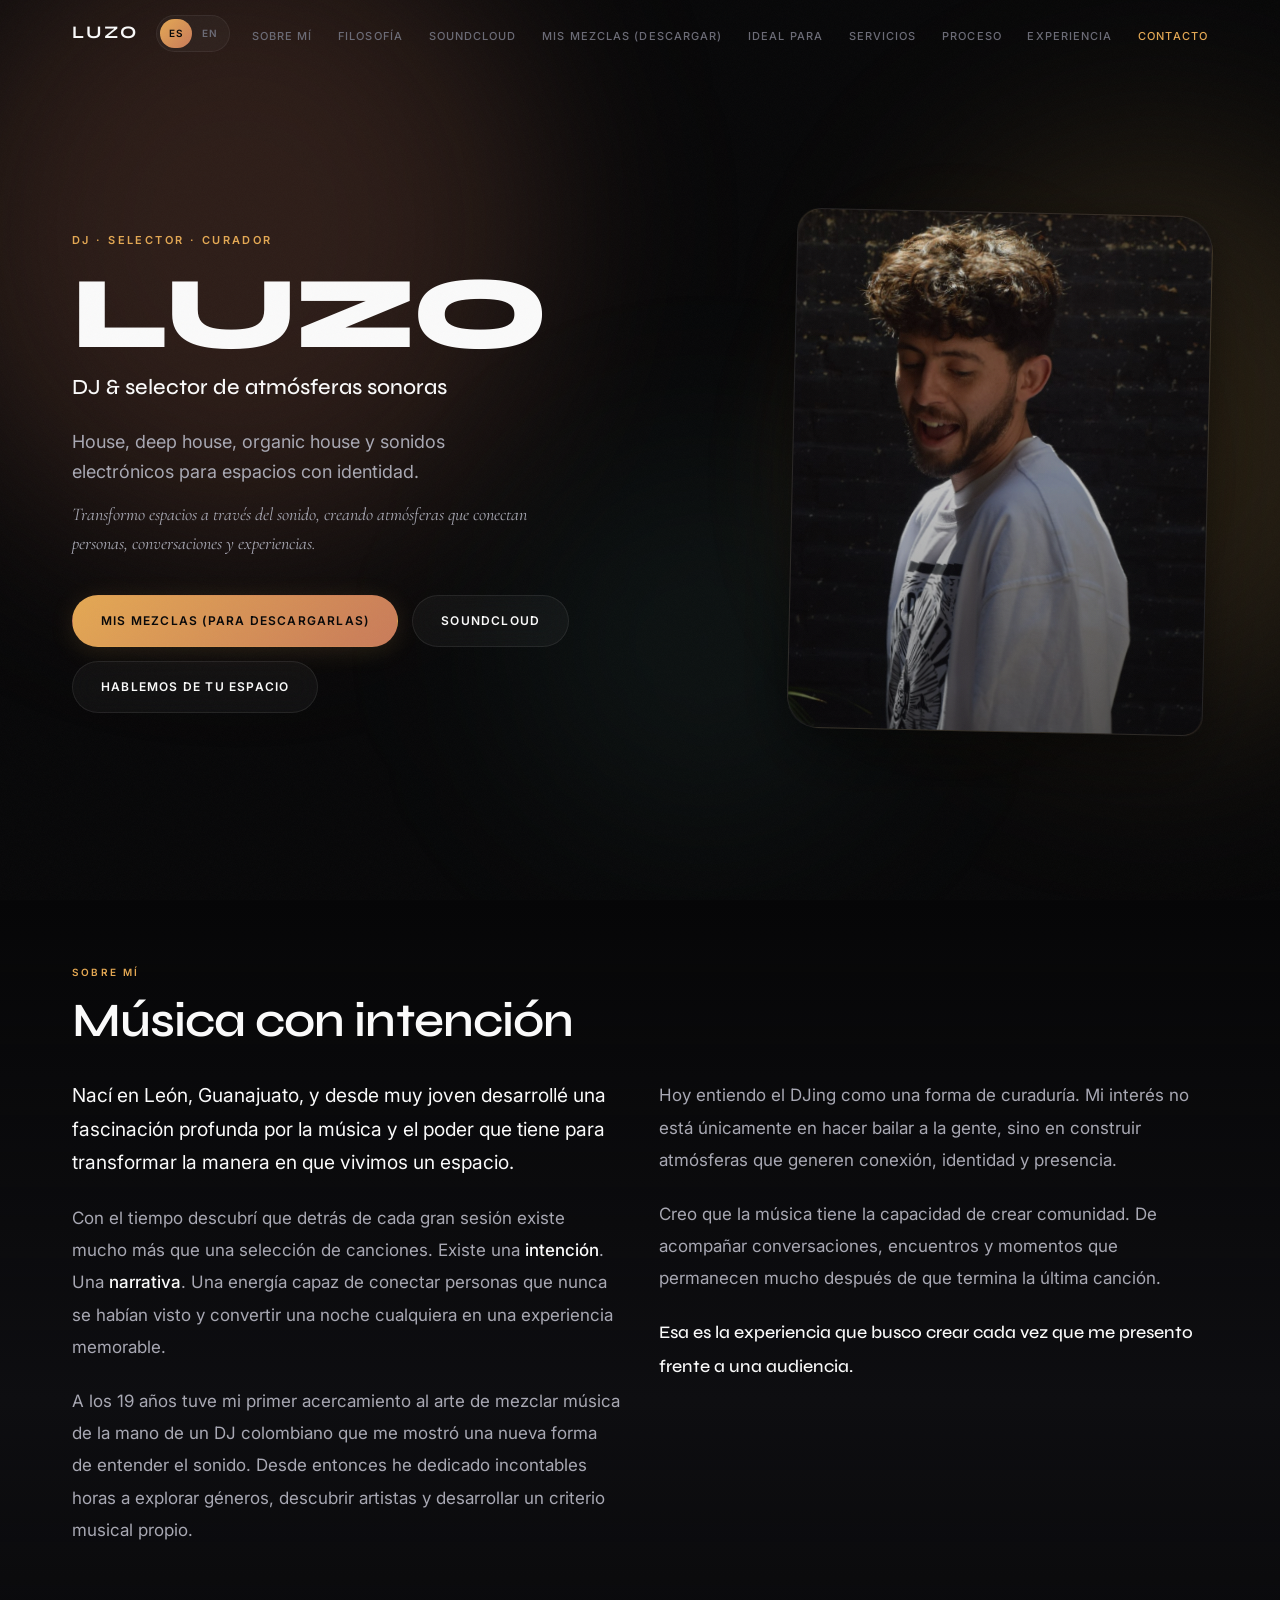
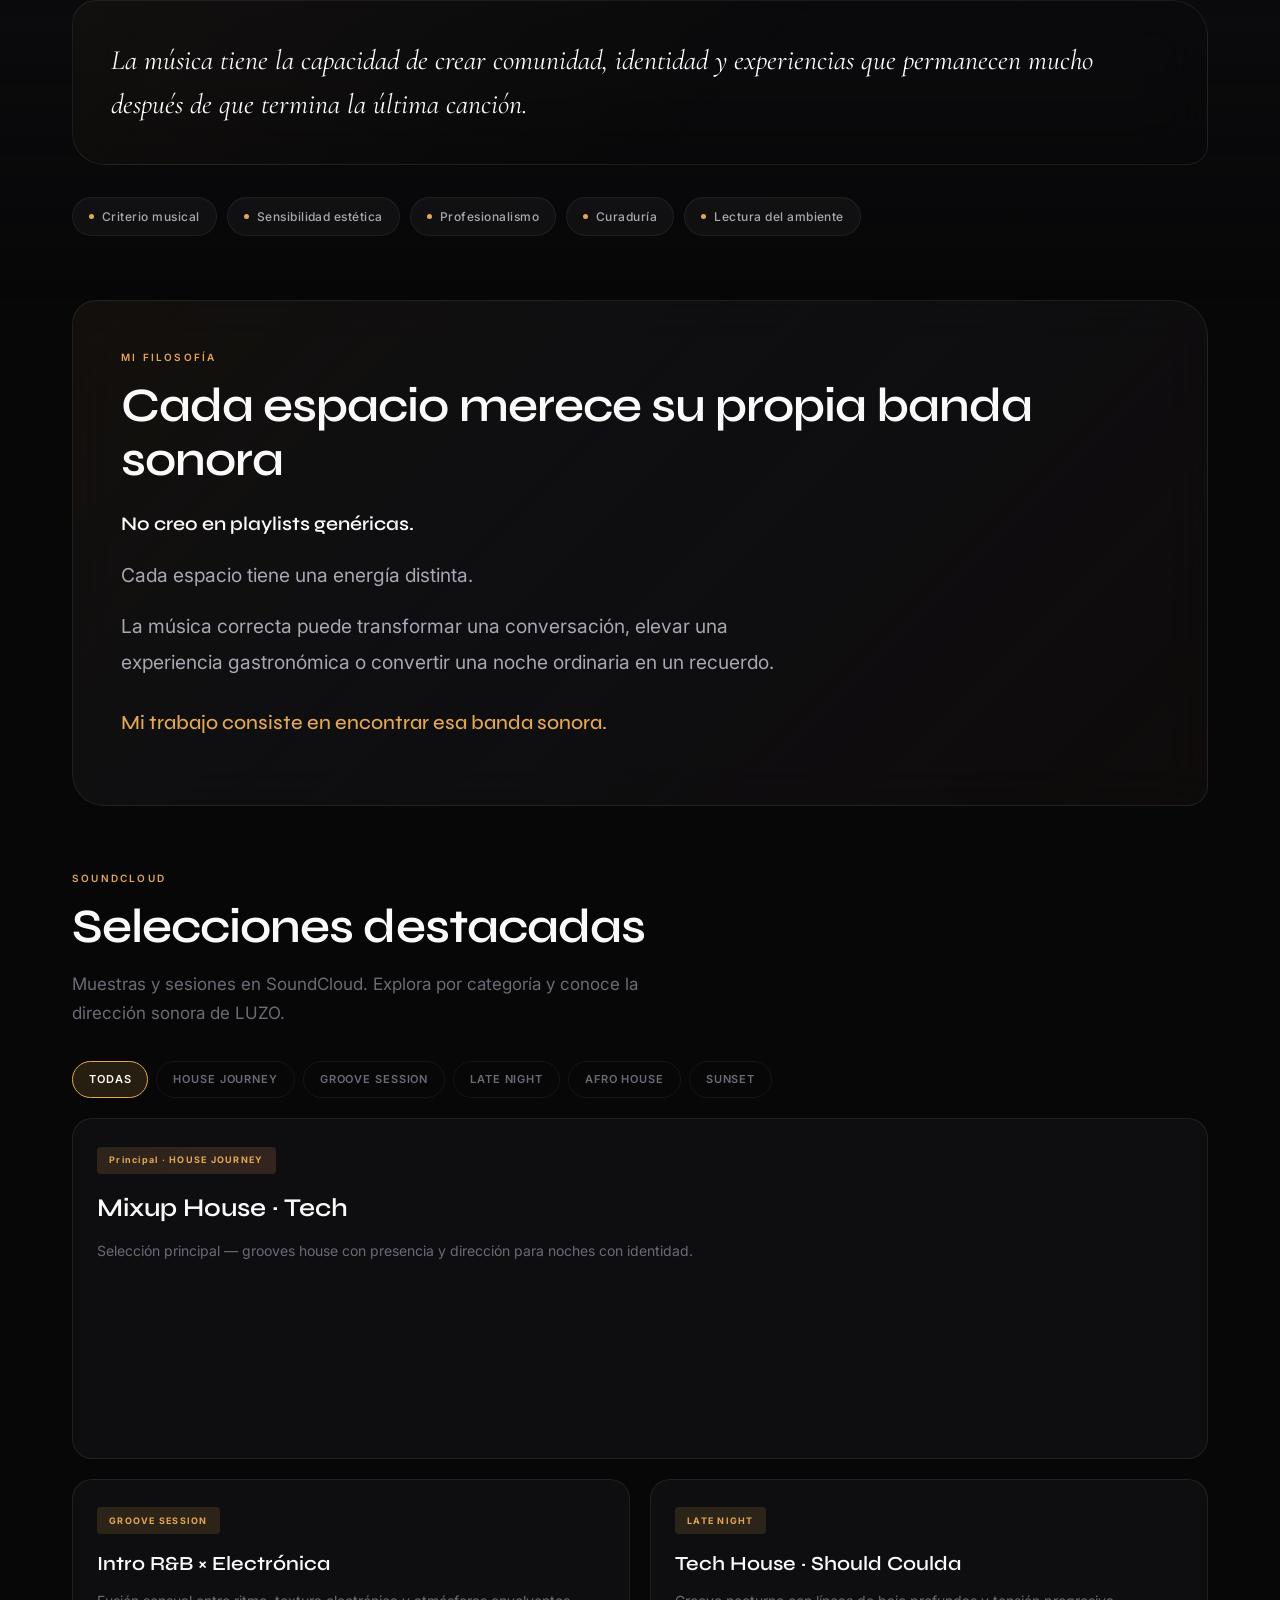
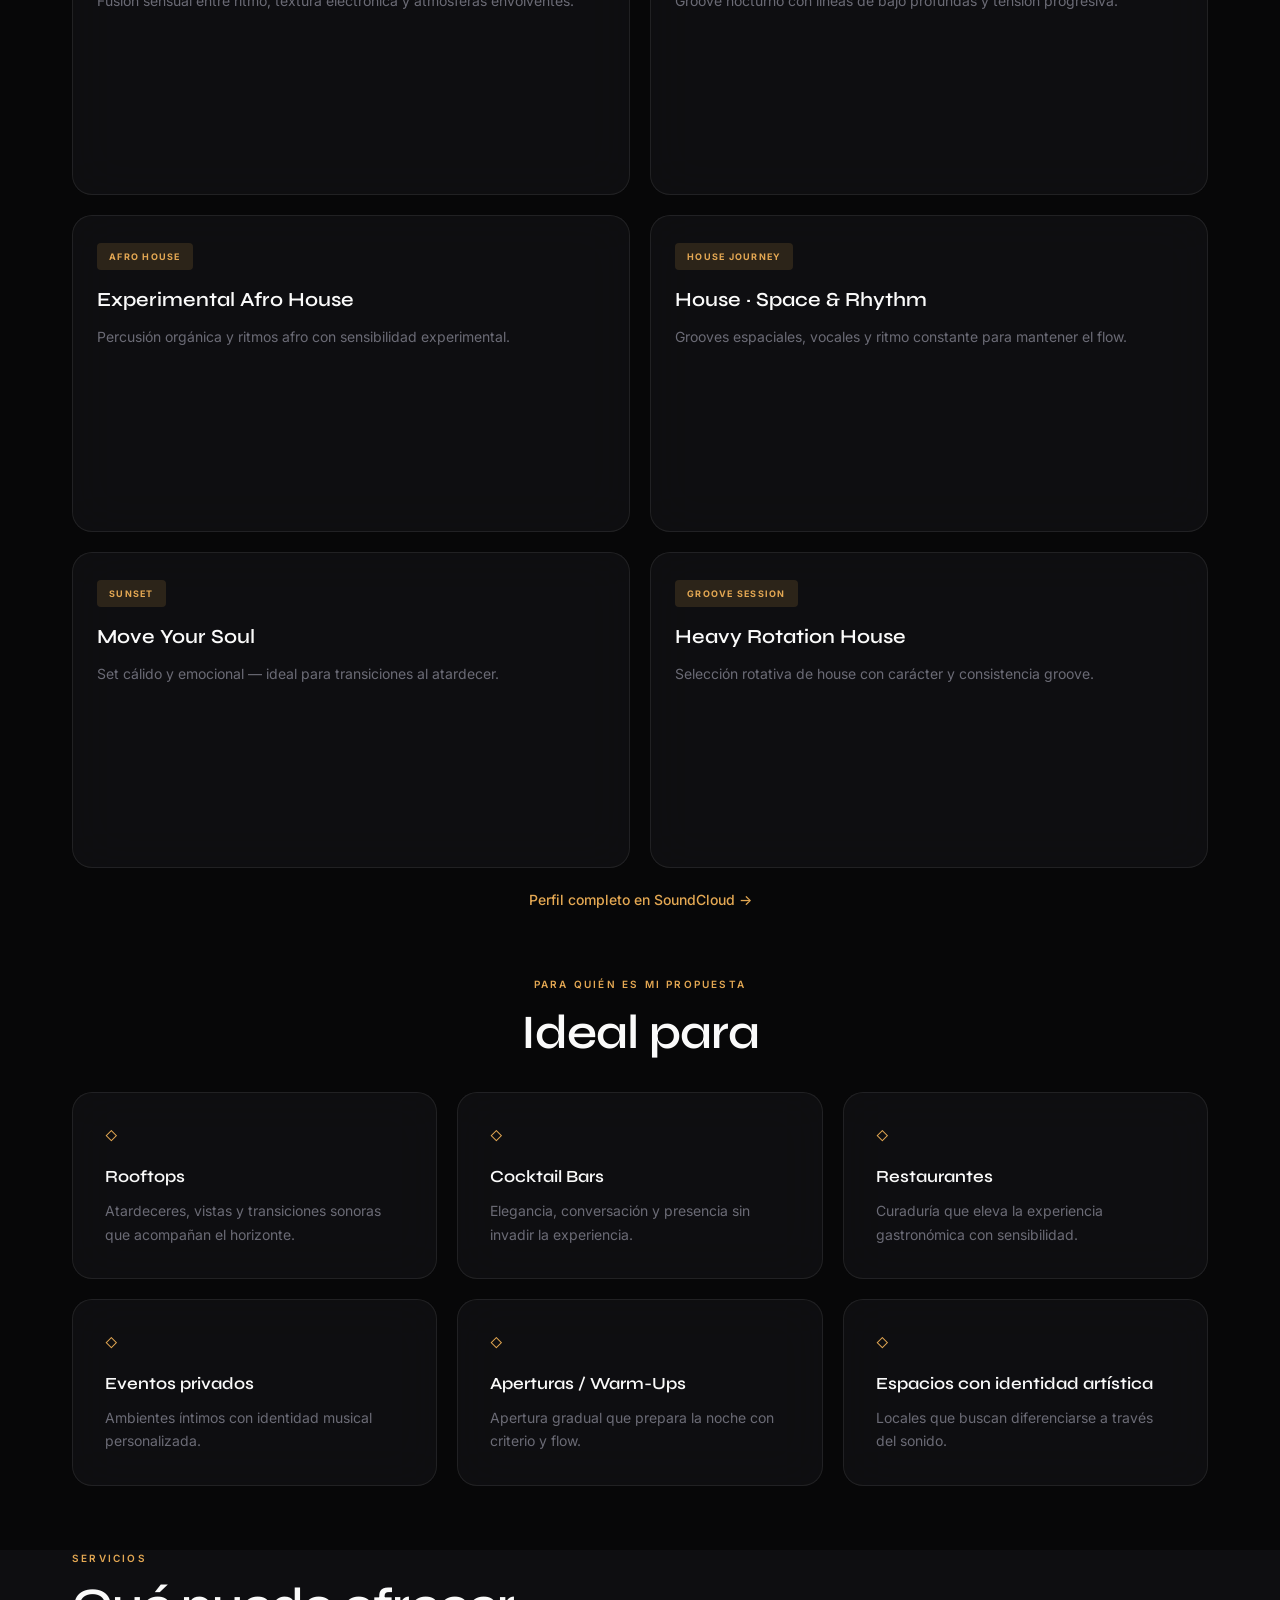
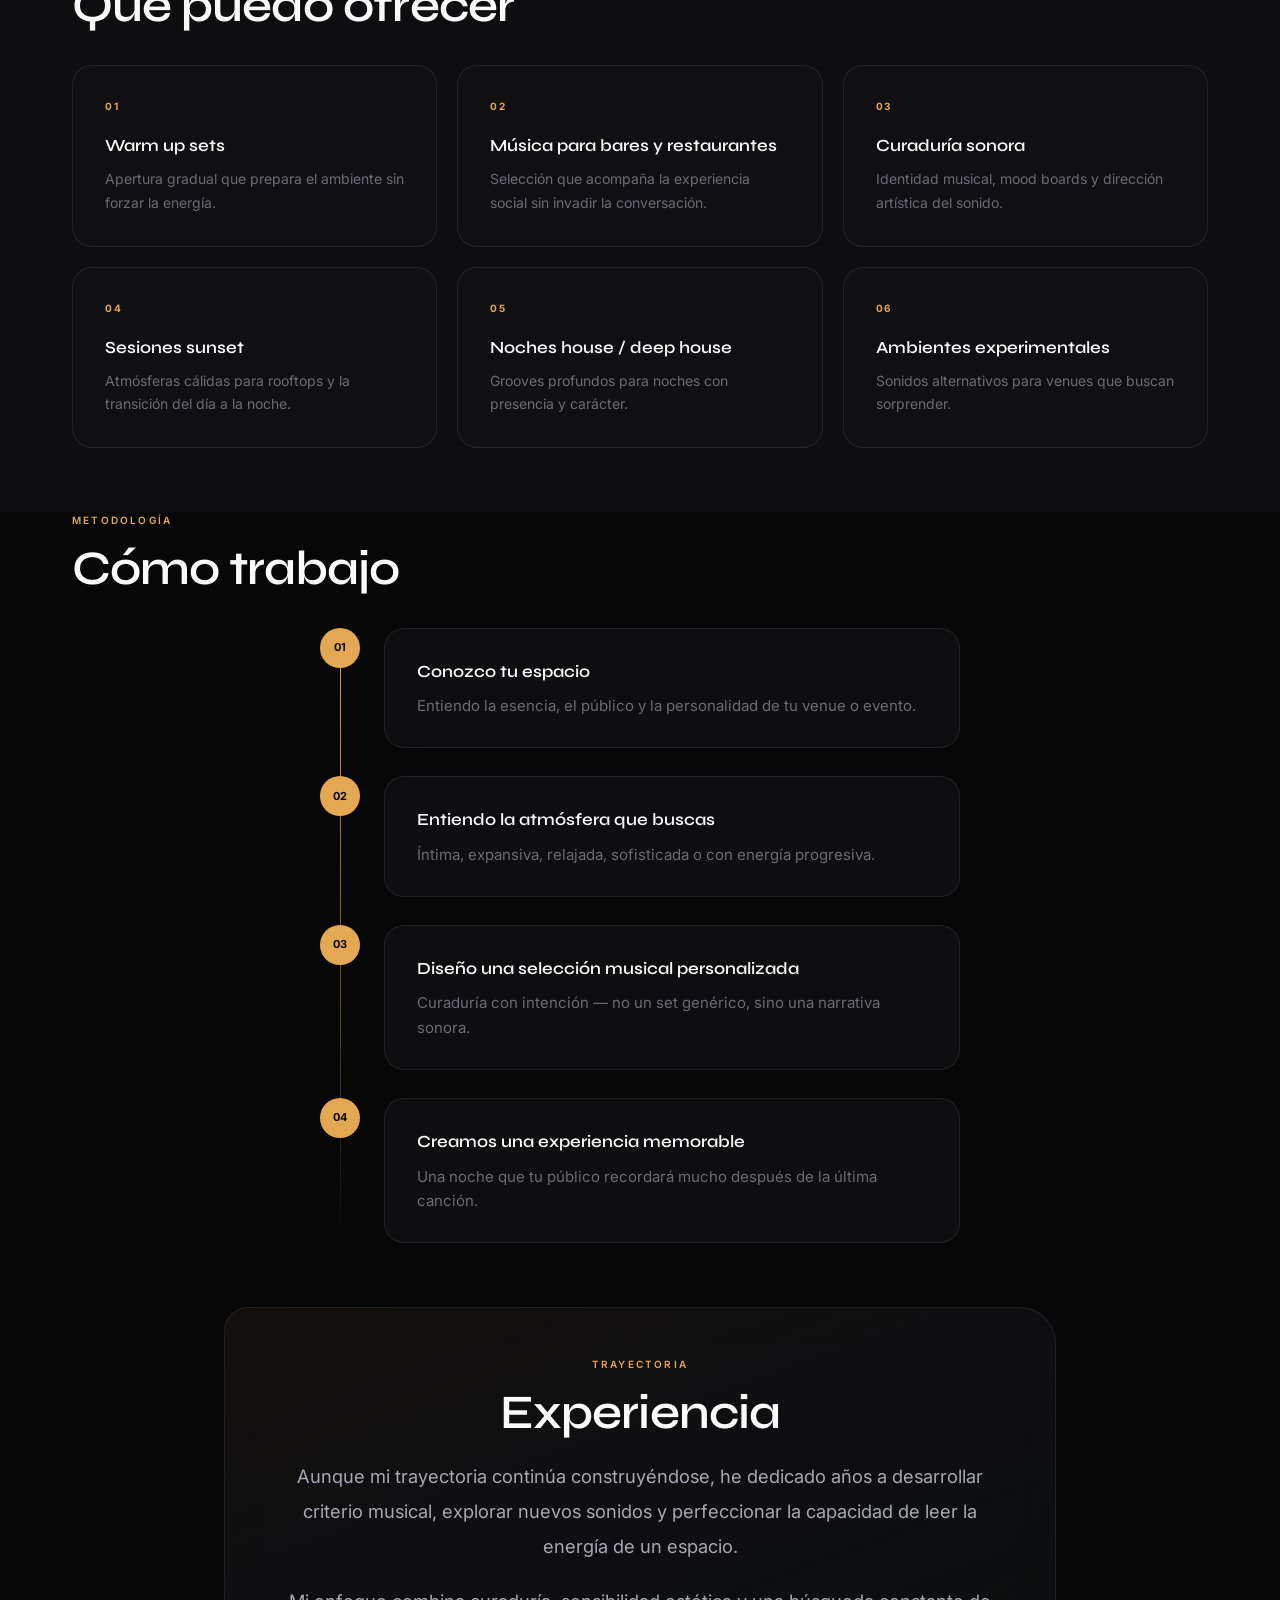
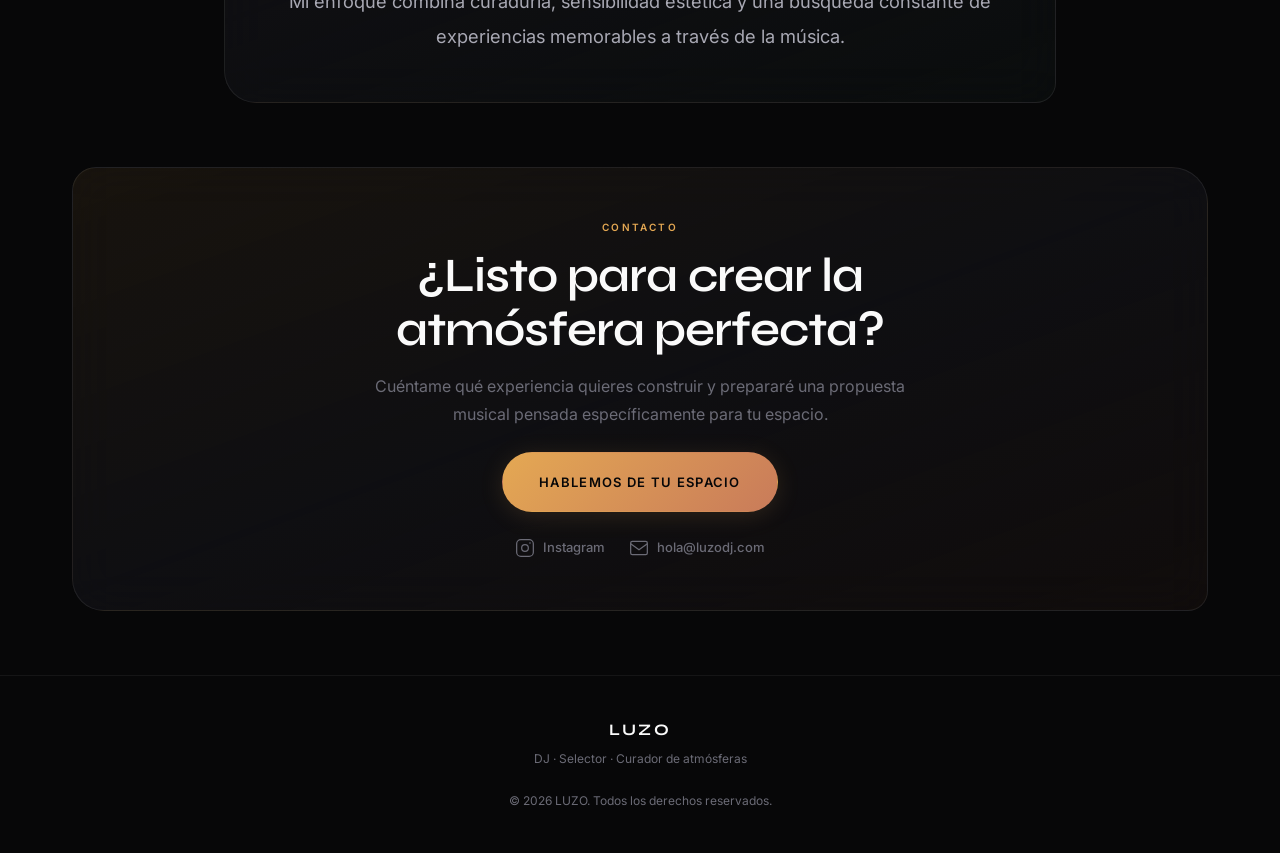
==== commit 88870d9d: "Add discreet ES/EN language switch with full page translations." ====
--- a/index.html
+++ b/index.html
@@ -149,24 +149,28 @@
   </div>
   <div class="grain" aria-hidden="true"></div>
 
-  <a href="#inicio" class="skip-link">Saltar al contenido</a>
+  <a href="#inicio" class="skip-link" data-i18n="skip">Saltar al contenido</a>
 
   <header class="header" id="header">
     <nav class="nav container" aria-label="Principal">
       <a href="#inicio" class="nav__logo">LUZO</a>
-      <button class="nav__toggle" id="navToggle" aria-label="Abrir menú" aria-expanded="false">
+      <div class="lang-switch" id="langSwitch" role="group" aria-label="Idioma del sitio" data-i18n-aria="lang.label">
+        <button type="button" class="lang-switch__btn is-active" data-lang-set="es" aria-pressed="true">ES</button>
+        <button type="button" class="lang-switch__btn" data-lang-set="en" aria-pressed="false">EN</button>
+      </div>
+      <button class="nav__toggle" id="navToggle" aria-label="Abrir menú" aria-expanded="false" data-i18n-aria="nav.openMenu">
         <span></span><span></span>
       </button>
       <ul class="nav__menu" id="navMenu">
-        <li><a href="#sobre-mi" class="nav__link">Sobre mí</a></li>
-        <li><a href="#filosofia" class="nav__link">Filosofía</a></li>
-        <li><a href="#soundcloud" class="nav__link">SoundCloud</a></li>
-        <li><a href="#boveda" class="nav__link nav__link--archive" data-open-archive title="Sets y mezclas para escuchar y descargar">Mis mezclas (descargar)</a></li>
-        <li><a href="#ideal-para" class="nav__link">Ideal para</a></li>
-        <li><a href="#servicios" class="nav__link">Servicios</a></li>
-        <li><a href="#proceso" class="nav__link">Proceso</a></li>
-        <li><a href="#experiencia" class="nav__link">Experiencia</a></li>
-        <li><a href="#contacto" class="nav__link nav__link--cta">Contacto</a></li>
+        <li><a href="#sobre-mi" class="nav__link" data-i18n="nav.about">Sobre mí</a></li>
+        <li><a href="#filosofia" class="nav__link" data-i18n="nav.philosophy">Filosofía</a></li>
+        <li><a href="#soundcloud" class="nav__link" data-i18n="nav.soundcloud">SoundCloud</a></li>
+        <li><a href="#boveda" class="nav__link nav__link--archive" data-open-archive data-i18n="nav.archive" data-i18n-title="nav.archiveTitle">Mis mezclas (descargar)</a></li>
+        <li><a href="#ideal-para" class="nav__link" data-i18n="nav.audience">Ideal para</a></li>
+        <li><a href="#servicios" class="nav__link" data-i18n="nav.services">Servicios</a></li>
+        <li><a href="#proceso" class="nav__link" data-i18n="nav.process">Proceso</a></li>
+        <li><a href="#experiencia" class="nav__link" data-i18n="nav.experience">Experiencia</a></li>
+        <li><a href="#contacto" class="nav__link nav__link--cta" data-i18n="nav.contact">Contacto</a></li>
       </ul>
     </nav>
   </header>
@@ -177,19 +181,19 @@
     <section class="hero" id="inicio">
       <div class="container hero__grid">
         <div class="hero__copy">
-          <p class="hero__eyebrow reveal">DJ · Selector · Curador</p>
+          <p class="hero__eyebrow reveal" data-i18n="hero.eyebrow">DJ · Selector · Curador</p>
           <h1 class="hero__title reveal">LUZO</h1>
-          <p class="hero__tagline reveal">DJ &amp; selector de atmósferas sonoras</p>
-          <p class="hero__statement reveal">
+          <p class="hero__tagline reveal" data-i18n="hero.tagline">DJ &amp; selector de atmósferas sonoras</p>
+          <p class="hero__statement reveal" data-i18n="hero.statement">
             House, deep house, organic house y sonidos electrónicos para espacios con identidad.
           </p>
-          <p class="hero__pitch reveal">
+          <p class="hero__pitch reveal" data-i18n="hero.pitch">
             Transformo espacios a través del sonido, creando atmósferas que conectan personas, conversaciones y experiencias.
           </p>
           <div class="hero__actions reveal">
-            <a href="#boveda" class="btn btn--primary" data-open-archive>Mis mezclas (para descargarlas)</a>
-            <a href="#soundcloud" class="btn btn--ghost">SoundCloud</a>
-            <a href="https://wa.me/5214771595715?text=Hola%20Luzo,%20escuch%C3%A9%20tu%20propuesta%20musical%20y%20me%20gustar%C3%ADa%20platicar%20sobre%20mi%20espacio." class="btn btn--ghost" id="heroCta">Hablemos de tu espacio</a>
+            <a href="#boveda" class="btn btn--primary" data-open-archive data-i18n="hero.archive">Mis mezclas (para descargarlas)</a>
+            <a href="#soundcloud" class="btn btn--ghost" data-i18n="nav.soundcloud">SoundCloud</a>
+            <a href="https://wa.me/5214771595715?text=Hola%20Luzo,%20escuch%C3%A9%20tu%20propuesta%20musical%20y%20me%20gustar%C3%ADa%20platicar%20sobre%20mi%20espacio." class="btn btn--ghost" id="heroCta" data-i18n="hero.cta">Hablemos de tu espacio</a>
           </div>
         </div>
         <div class="hero__visual reveal">
@@ -198,6 +202,7 @@
               <img
                 src="assets/images/hero.jpg"
                 alt="LUZO — DJ y selector de atmósferas sonoras en sesión"
+                data-i18n-alt="hero.imgAlt"
                 class="hero__photo"
                 width="720"
                 height="900"
@@ -217,30 +222,30 @@
     <section class="section section--about" id="sobre-mi">
       <div class="container">
         <header class="section__header reveal">
-          <span class="section__label">Sobre mí</span>
-          <h2 class="section__title">Música con intención</h2>
+          <span class="section__label" data-i18n="about.label">Sobre mí</span>
+          <h2 class="section__title" data-i18n="about.title">Música con intención</h2>
         </header>
         <div class="about__layout">
           <div class="about__prose reveal">
-            <p class="about__lead">Nací en León, Guanajuato, y desde muy joven desarrollé una fascinación profunda por la música y el poder que tiene para transformar la manera en que vivimos un espacio.</p>
-            <p>Con el tiempo descubrí que detrás de cada gran sesión existe mucho más que una selección de canciones. Existe una <em>intención</em>. Una <em>narrativa</em>. Una energía capaz de conectar personas que nunca se habían visto y convertir una noche cualquiera en una experiencia memorable.</p>
-            <p>A los 19 años tuve mi primer acercamiento al arte de mezclar música de la mano de un DJ colombiano que me mostró una nueva forma de entender el sonido. Desde entonces he dedicado incontables horas a explorar géneros, descubrir artistas y desarrollar un criterio musical propio.</p>
+            <p class="about__lead" data-i18n="about.lead">Nací en León, Guanajuato, y desde muy joven desarrollé una fascinación profunda por la música y el poder que tiene para transformar la manera en que vivimos un espacio.</p>
+            <p data-i18n-html="about.p1">Con el tiempo descubrí que detrás de cada gran sesión existe mucho más que una selección de canciones. Existe una <em>intención</em>. Una <em>narrativa</em>. Una energía capaz de conectar personas que nunca se habían visto y convertir una noche cualquiera en una experiencia memorable.</p>
+            <p data-i18n="about.p2">A los 19 años tuve mi primer acercamiento al arte de mezclar música de la mano de un DJ colombiano que me mostró una nueva forma de entender el sonido. Desde entonces he dedicado incontables horas a explorar géneros, descubrir artistas y desarrollar un criterio musical propio.</p>
           </div>
           <div class="about__prose reveal">
-            <p>Hoy entiendo el DJing como una forma de curaduría. Mi interés no está únicamente en hacer bailar a la gente, sino en construir atmósferas que generen conexión, identidad y presencia.</p>
-            <p>Creo que la música tiene la capacidad de crear comunidad. De acompañar conversaciones, encuentros y momentos que permanecen mucho después de que termina la última canción.</p>
-            <p class="about__closing">Esa es la experiencia que busco crear cada vez que me presento frente a una audiencia.</p>
+            <p data-i18n="about.p3">Hoy entiendo el DJing como una forma de curaduría. Mi interés no está únicamente en hacer bailar a la gente, sino en construir atmósferas que generen conexión, identidad y presencia.</p>
+            <p data-i18n="about.p4">Creo que la música tiene la capacidad de crear comunidad. De acompañar conversaciones, encuentros y momentos que permanecen mucho después de que termina la última canción.</p>
+            <p class="about__closing" data-i18n="about.closing">Esa es la experiencia que busco crear cada vez que me presento frente a una audiencia.</p>
           </div>
         </div>
         <blockquote class="quote glass reveal">
-          <p>La música tiene la capacidad de crear comunidad, identidad y experiencias que permanecen mucho después de que termina la última canción.</p>
+          <p data-i18n="about.quote">La música tiene la capacidad de crear comunidad, identidad y experiencias que permanecen mucho después de que termina la última canción.</p>
         </blockquote>
-        <ul class="values reveal" aria-label="Valores">
-          <li class="values__item"><span class="values__dot"></span>Criterio musical</li>
-          <li class="values__item"><span class="values__dot"></span>Sensibilidad estética</li>
-          <li class="values__item"><span class="values__dot"></span>Profesionalismo</li>
-          <li class="values__item"><span class="values__dot"></span>Curaduría</li>
-          <li class="values__item"><span class="values__dot"></span>Lectura del ambiente</li>
+        <ul class="values reveal" data-i18n-aria="values.label">
+          <li class="values__item"><span class="values__dot"></span><span data-i18n="values.1">Criterio musical</span></li>
+          <li class="values__item"><span class="values__dot"></span><span data-i18n="values.2">Sensibilidad estética</span></li>
+          <li class="values__item"><span class="values__dot"></span><span data-i18n="values.3">Profesionalismo</span></li>
+          <li class="values__item"><span class="values__dot"></span><span data-i18n="values.4">Curaduría</span></li>
+          <li class="values__item"><span class="values__dot"></span><span data-i18n="values.5">Lectura del ambiente</span></li>
         </ul>
       </div>
     </section>
@@ -250,14 +255,14 @@
       <div class="container">
         <div class="philosophy glass reveal">
           <header class="philosophy__header">
-            <span class="section__label">Mi filosofía</span>
-            <h2 class="section__title">Cada espacio merece su propia banda sonora</h2>
+            <span class="section__label" data-i18n="philosophy.label">Mi filosofía</span>
+            <h2 class="section__title" data-i18n="philosophy.title">Cada espacio merece su propia banda sonora</h2>
           </header>
           <div class="philosophy__body">
-            <p class="philosophy__lead">No creo en playlists genéricas.</p>
-            <p>Cada espacio tiene una energía distinta.</p>
-            <p>La música correcta puede transformar una conversación, elevar una experiencia gastronómica o convertir una noche ordinaria en un recuerdo.</p>
-            <p class="philosophy__closing">Mi trabajo consiste en encontrar esa banda sonora.</p>
+            <p class="philosophy__lead" data-i18n="philosophy.lead">No creo en playlists genéricas.</p>
+            <p data-i18n="philosophy.p1">Cada espacio tiene una energía distinta.</p>
+            <p data-i18n="philosophy.p2">La música correcta puede transformar una conversación, elevar una experiencia gastronómica o convertir una noche ordinaria en un recuerdo.</p>
+            <p class="philosophy__closing" data-i18n="philosophy.closing">Mi trabajo consiste en encontrar esa banda sonora.</p>
           </div>
         </div>
       </div>
@@ -267,31 +272,15 @@
     <section class="section section--mixes" id="soundcloud">
       <div class="container">
         <header class="section__header reveal">
-          <span class="section__label">SoundCloud</span>
-          <h2 class="section__title">Selecciones destacadas</h2>
-          <p class="section__desc">Muestras y sesiones en SoundCloud. Explora por categoría y conoce la dirección sonora de LUZO.</p>
-        </header>
-        <div class="mix-filters reveal" id="mixFilters" role="tablist" aria-label="Filtrar selecciones SoundCloud"></div>
-        <div class="mix-grid" id="mixGrid" role="tabpanel" aria-label="Selecciones SoundCloud"></div>
+          <span class="section__label" data-i18n="soundcloud.label">SoundCloud</span>
+          <h2 class="section__title" data-i18n="soundcloud.title">Selecciones destacadas</h2>
+          <p class="section__desc" data-i18n="soundcloud.desc">Muestras y sesiones en SoundCloud. Explora por categoría y conoce la dirección sonora de LUZO.</p>
+        </header>
+        <div class="mix-filters reveal" id="mixFilters" role="tablist" data-i18n-aria="soundcloud.filtersAria"></div>
+        <div class="mix-grid" id="mixGrid" role="tabpanel" data-i18n-aria="soundcloud.gridAria"></div>
         <p class="mix-grid__footer reveal">
-          <a href="https://soundcloud.com/dmente24" id="linkSoundcloud" class="link-arrow" target="_blank" rel="noopener noreferrer">Perfil completo en SoundCloud →</a>
+          <a href="https://soundcloud.com/dmente24" id="linkSoundcloud" class="link-arrow" target="_blank" rel="noopener noreferrer" data-i18n="soundcloud.profile">Perfil completo en SoundCloud →</a>
         </p>
-      </div>
-    </section>
-
-    <!-- MIS MEZCLAS (archivo local; oculto hasta abrir) -->
-    <section class="section section--vault archive-panel" id="boveda" aria-labelledby="boveda-title" aria-hidden="true">
-      <div class="container">
-        <header class="section__header reveal">
-          <span class="section__label">Mis mezclas (para descargarlas)</span>
-          <h2 class="section__title" id="boveda-title">Escucha o descarga cada sesión</h2>
-          <p class="section__desc">
-            Sets y mezclas en alta fidelidad. Reproduce en el navegador o descarga cada sesión.
-          </p>
-        </header>
-        <div class="vault-stats reveal" id="vaultStats" aria-hidden="true"></div>
-        <div class="library-filters reveal" id="libraryFilters" role="tablist" aria-label="Filtrar mis mezclas para descargar"></div>
-        <div class="library-list" id="libraryList" role="tabpanel" aria-label="Mis mezclas para descargar, LUZO"></div>
       </div>
     </section>
 
@@ -299,39 +288,39 @@
     <section class="section section--audience" id="ideal-para">
       <div class="container">
         <header class="section__header section__header--center reveal">
-          <span class="section__label">Para quién es mi propuesta</span>
-          <h2 class="section__title">Ideal para</h2>
+          <span class="section__label" data-i18n="audience.label">Para quién es mi propuesta</span>
+          <h2 class="section__title" data-i18n="audience.title">Ideal para</h2>
         </header>
         <div class="audience-grid">
           <article class="audience-card glass reveal">
             <span class="audience-card__icon">◇</span>
-            <h3>Rooftops</h3>
-            <p>Atardeceres, vistas y transiciones sonoras que acompañan el horizonte.</p>
-          </article>
-          <article class="audience-card glass reveal">
-            <span class="audience-card__icon">◇</span>
-            <h3>Cocktail Bars</h3>
-            <p>Elegancia, conversación y presencia sin invadir la experiencia.</p>
-          </article>
-          <article class="audience-card glass reveal">
-            <span class="audience-card__icon">◇</span>
-            <h3>Restaurantes</h3>
-            <p>Curaduría que eleva la experiencia gastronómica con sensibilidad.</p>
-          </article>
-          <article class="audience-card glass reveal">
-            <span class="audience-card__icon">◇</span>
-            <h3>Eventos privados</h3>
-            <p>Ambientes íntimos con identidad musical personalizada.</p>
-          </article>
-          <article class="audience-card glass reveal">
-            <span class="audience-card__icon">◇</span>
-            <h3>Aperturas / Warm-Ups</h3>
-            <p>Apertura gradual que prepara la noche con criterio y flow.</p>
-          </article>
-          <article class="audience-card glass reveal">
-            <span class="audience-card__icon">◇</span>
-            <h3>Espacios con identidad artística</h3>
-            <p>Locales que buscan diferenciarse a través del sonido.</p>
+            <h3 data-i18n="audience.1.title">Rooftops</h3>
+            <p data-i18n="audience.1.desc">Atardeceres, vistas y transiciones sonoras que acompañan el horizonte.</p>
+          </article>
+          <article class="audience-card glass reveal">
+            <span class="audience-card__icon">◇</span>
+            <h3 data-i18n="audience.2.title">Cocktail Bars</h3>
+            <p data-i18n="audience.2.desc">Elegancia, conversación y presencia sin invadir la experiencia.</p>
+          </article>
+          <article class="audience-card glass reveal">
+            <span class="audience-card__icon">◇</span>
+            <h3 data-i18n="audience.3.title">Restaurantes</h3>
+            <p data-i18n="audience.3.desc">Curaduría que eleva la experiencia gastronómica con sensibilidad.</p>
+          </article>
+          <article class="audience-card glass reveal">
+            <span class="audience-card__icon">◇</span>
+            <h3 data-i18n="audience.4.title">Eventos privados</h3>
+            <p data-i18n="audience.4.desc">Ambientes íntimos con identidad musical personalizada.</p>
+          </article>
+          <article class="audience-card glass reveal">
+            <span class="audience-card__icon">◇</span>
+            <h3 data-i18n="audience.5.title">Aperturas / Warm-Ups</h3>
+            <p data-i18n="audience.5.desc">Apertura gradual que prepara la noche con criterio y flow.</p>
+          </article>
+          <article class="audience-card glass reveal">
+            <span class="audience-card__icon">◇</span>
+            <h3 data-i18n="audience.6.title">Espacios con identidad artística</h3>
+            <p data-i18n="audience.6.desc">Locales que buscan diferenciarse a través del sonido.</p>
           </article>
         </div>
       </div>
@@ -341,39 +330,39 @@
     <section class="section section--services" id="servicios">
       <div class="container">
         <header class="section__header reveal">
-          <span class="section__label">Servicios</span>
-          <h2 class="section__title">Qué puedo ofrecer</h2>
+          <span class="section__label" data-i18n="services.label">Servicios</span>
+          <h2 class="section__title" data-i18n="services.title">Qué puedo ofrecer</h2>
         </header>
         <div class="services">
           <article class="service-card glass reveal">
             <span class="service-card__num">01</span>
-            <h3>Warm up sets</h3>
-            <p>Apertura gradual que prepara el ambiente sin forzar la energía.</p>
+            <h3 data-i18n="services.1.title">Warm up sets</h3>
+            <p data-i18n="services.1.desc">Apertura gradual que prepara el ambiente sin forzar la energía.</p>
           </article>
           <article class="service-card glass reveal">
             <span class="service-card__num">02</span>
-            <h3>Música para bares y restaurantes</h3>
-            <p>Selección que acompaña la experiencia social sin invadir la conversación.</p>
+            <h3 data-i18n="services.2.title">Música para bares y restaurantes</h3>
+            <p data-i18n="services.2.desc">Selección que acompaña la experiencia social sin invadir la conversación.</p>
           </article>
           <article class="service-card glass reveal">
             <span class="service-card__num">03</span>
-            <h3>Curaduría sonora</h3>
-            <p>Identidad musical, mood boards y dirección artística del sonido.</p>
+            <h3 data-i18n="services.3.title">Curaduría sonora</h3>
+            <p data-i18n="services.3.desc">Identidad musical, mood boards y dirección artística del sonido.</p>
           </article>
           <article class="service-card glass reveal">
             <span class="service-card__num">04</span>
-            <h3>Sesiones sunset</h3>
-            <p>Atmósferas cálidas para rooftops y la transición del día a la noche.</p>
+            <h3 data-i18n="services.4.title">Sesiones sunset</h3>
+            <p data-i18n="services.4.desc">Atmósferas cálidas para rooftops y la transición del día a la noche.</p>
           </article>
           <article class="service-card glass reveal">
             <span class="service-card__num">05</span>
-            <h3>Noches house / deep house</h3>
-            <p>Grooves profundos para noches con presencia y carácter.</p>
+            <h3 data-i18n="services.5.title">Noches house / deep house</h3>
+            <p data-i18n="services.5.desc">Grooves profundos para noches con presencia y carácter.</p>
           </article>
           <article class="service-card glass reveal">
             <span class="service-card__num">06</span>
-            <h3>Ambientes experimentales</h3>
-            <p>Sonidos alternativos para venues que buscan sorprender.</p>
+            <h3 data-i18n="services.6.title">Ambientes experimentales</h3>
+            <p data-i18n="services.6.desc">Sonidos alternativos para venues que buscan sorprender.</p>
           </article>
         </div>
       </div>
@@ -383,36 +372,36 @@
     <section class="section section--process" id="proceso">
       <div class="container">
         <header class="section__header reveal">
-          <span class="section__label">Metodología</span>
-          <h2 class="section__title">Cómo trabajo</h2>
+          <span class="section__label" data-i18n="process.label">Metodología</span>
+          <h2 class="section__title" data-i18n="process.title">Cómo trabajo</h2>
         </header>
         <ol class="timeline">
           <li class="timeline__item reveal">
             <span class="timeline__step">01</span>
             <div class="timeline__content glass">
-              <h3>Conozco tu espacio</h3>
-              <p>Entiendo la esencia, el público y la personalidad de tu venue o evento.</p>
+              <h3 data-i18n="process.1.title">Conozco tu espacio</h3>
+              <p data-i18n="process.1.desc">Entiendo la esencia, el público y la personalidad de tu venue o evento.</p>
             </div>
           </li>
           <li class="timeline__item reveal">
             <span class="timeline__step">02</span>
             <div class="timeline__content glass">
-              <h3>Entiendo la atmósfera que buscas</h3>
-              <p>Íntima, expansiva, relajada, sofisticada o con energía progresiva.</p>
+              <h3 data-i18n="process.2.title">Entiendo la atmósfera que buscas</h3>
+              <p data-i18n="process.2.desc">Íntima, expansiva, relajada, sofisticada o con energía progresiva.</p>
             </div>
           </li>
           <li class="timeline__item reveal">
             <span class="timeline__step">03</span>
             <div class="timeline__content glass">
-              <h3>Diseño una selección musical personalizada</h3>
-              <p>Curaduría con intención — no un set genérico, sino una narrativa sonora.</p>
+              <h3 data-i18n="process.3.title">Diseño una selección musical personalizada</h3>
+              <p data-i18n="process.3.desc">Curaduría con intención — no un set genérico, sino una narrativa sonora.</p>
             </div>
           </li>
           <li class="timeline__item reveal">
             <span class="timeline__step">04</span>
             <div class="timeline__content glass">
-              <h3>Creamos una experiencia memorable</h3>
-              <p>Una noche que tu público recordará mucho después de la última canción.</p>
+              <h3 data-i18n="process.4.title">Creamos una experiencia memorable</h3>
+              <p data-i18n="process.4.desc">Una noche que tu público recordará mucho después de la última canción.</p>
             </div>
           </li>
         </ol>
@@ -424,12 +413,12 @@
       <div class="container">
         <div class="experience glass reveal">
           <header class="experience__header">
-            <span class="section__label">Trayectoria</span>
-            <h2 class="section__title" id="experiencia-title">Experiencia</h2>
+            <span class="section__label" data-i18n="experience.label">Trayectoria</span>
+            <h2 class="section__title" id="experiencia-title" data-i18n="experience.title">Experiencia</h2>
           </header>
           <div class="experience__body">
-            <p>Aunque mi trayectoria continúa construyéndose, he dedicado años a desarrollar criterio musical, explorar nuevos sonidos y perfeccionar la capacidad de leer la energía de un espacio.</p>
-            <p>Mi enfoque combina curaduría, sensibilidad estética y una búsqueda constante de experiencias memorables a través de la música.</p>
+            <p data-i18n="experience.p1">Aunque mi trayectoria continúa construyéndose, he dedicado años a desarrollar criterio musical, explorar nuevos sonidos y perfeccionar la capacidad de leer la energía de un espacio.</p>
+            <p data-i18n="experience.p2">Mi enfoque combina curaduría, sensibilidad estética y una búsqueda constante de experiencias memorables a través de la música.</p>
           </div>
         </div>
       </div>
@@ -440,18 +429,18 @@
       <div class="container">
         <div class="contact-panel glass reveal">
           <header class="contact-panel__header">
-            <span class="section__label">Contacto</span>
-            <h2 class="section__title" id="contacto-title">¿Listo para crear la atmósfera perfecta?</h2>
-            <p>Cuéntame qué experiencia quieres construir y prepararé una propuesta musical pensada específicamente para tu espacio.</p>
+            <span class="section__label" data-i18n="contact.label">Contacto</span>
+            <h2 class="section__title" id="contacto-title" data-i18n="contact.title">¿Listo para crear la atmósfera perfecta?</h2>
+            <p data-i18n="contact.desc">Cuéntame qué experiencia quieres construir y prepararé una propuesta musical pensada específicamente para tu espacio.</p>
           </header>
           <div class="contact-panel__actions">
-            <a href="https://wa.me/5214771595715?text=Hola%20Luzo,%20escuch%C3%A9%20tu%20propuesta%20musical%20y%20me%20gustar%C3%ADa%20platicar%20sobre%20mi%20espacio." class="btn btn--primary btn--lg" id="linkWhatsapp">Hablemos de tu espacio</a>
+            <a href="https://wa.me/5214771595715?text=Hola%20Luzo,%20escuch%C3%A9%20tu%20propuesta%20musical%20y%20me%20gustar%C3%ADa%20platicar%20sobre%20mi%20espacio." class="btn btn--primary btn--lg" id="linkWhatsapp" data-i18n="contact.cta">Hablemos de tu espacio</a>
             <div class="contact-panel__secondary">
               <a href="https://www.instagram.com/andres._zm/" class="contact-link" id="linkInstagram" target="_blank" rel="noopener noreferrer">
                 <svg viewBox="0 0 24 24" fill="none" stroke="currentColor" stroke-width="1.5" width="20" height="20" aria-hidden="true"><rect x="2" y="2" width="20" height="20" rx="5"/><circle cx="12" cy="12" r="4"/><circle cx="18" cy="6" r="1" fill="currentColor" stroke="none"/></svg>
                 Instagram
               </a>
-              <a href="mailto:hola@luzodj.com" class="contact-link" id="linkEmail" aria-label="Enviar correo a hola@luzodj.com">
+              <a href="mailto:hola@luzodj.com" class="contact-link" id="linkEmail" data-i18n-aria="contact.emailAria">
                 <svg viewBox="0 0 24 24" fill="none" stroke="currentColor" stroke-width="1.5" width="20" height="20" aria-hidden="true"><rect x="2" y="4" width="20" height="16" rx="2"/><path d="M22 7l-10 7L2 7"/></svg>
                 hola@luzodj.com
               </a>
@@ -461,17 +450,34 @@
       </div>
     </section>
 
+    <!-- MIS MEZCLAS — fuera del flujo; solo visible al abrir desde inicio o menú -->
+    <section class="section section--vault archive-panel" id="boveda" hidden aria-labelledby="boveda-title">
+      <div class="container">
+        <header class="section__header reveal">
+          <span class="section__label" data-i18n="archive.label">Mis mezclas (para descargarlas)</span>
+          <h2 class="section__title" id="boveda-title" data-i18n="archive.title">Escucha o descarga cada sesión</h2>
+          <p class="section__desc" data-i18n="archive.desc">
+            Sets y mezclas en alta fidelidad. Reproduce en el navegador o descarga cada sesión.
+          </p>
+        </header>
+        <div class="vault-stats reveal" id="vaultStats" hidden></div>
+        <div class="library-filters reveal" id="libraryFilters" role="tablist" data-i18n-aria="archive.filtersAria" hidden></div>
+        <div class="library-list" id="libraryList" role="tabpanel" data-i18n-aria="archive.listAria" hidden></div>
+      </div>
+    </section>
+
   </main>
 
   <footer class="footer">
     <div class="container footer__inner">
       <span class="footer__brand">LUZO</span>
-      <p class="footer__tagline">DJ · Selector · Curador de atmósferas</p>
-      <span class="footer__copy">&copy; <span id="year"></span> LUZO. Todos los derechos reservados.</span>
+      <p class="footer__tagline" data-i18n="footer.tagline">DJ · Selector · Curador de atmósferas</p>
+      <span class="footer__copy">&copy; <span id="year"></span> LUZO. <span data-i18n="footer.copy">Todos los derechos reservados.</span></span>
     </div>
   </footer>
 
-  <script src="js/luzo-player.js?v=10" defer></script>
-  <script src="js/main.js?v=10" defer></script>
+  <script src="js/i18n.js?v=12" defer></script>
+  <script src="js/luzo-player.js?v=12" defer></script>
+  <script src="js/main.js?v=12" defer></script>
 </body>
 </html>
--- a/css/styles.css
+++ b/css/styles.css
@@ -186,6 +186,47 @@
   color: var(--text);
 }
 
+/* Selector de idioma */
+.lang-switch {
+  display: flex;
+  align-items: center;
+  gap: 2px;
+  padding: 3px;
+  margin-left: auto;
+  margin-right: 0.5rem;
+  border-radius: 999px;
+  border: 1px solid var(--border);
+  background: rgba(255, 255, 255, 0.03);
+}
+
+.lang-switch__btn {
+  min-width: 2rem;
+  padding: 0.35rem 0.5rem;
+  font-family: var(--font-body);
+  font-size: 0.625rem;
+  font-weight: 600;
+  letter-spacing: 0.1em;
+  color: var(--text-subtle);
+  background: transparent;
+  border: none;
+  border-radius: 999px;
+  cursor: pointer;
+  transition: color 0.25s, background 0.25s;
+}
+
+.lang-switch__btn:hover {
+  color: var(--text);
+}
+
+.lang-switch__btn.is-active {
+  color: var(--bg);
+  background: linear-gradient(135deg, var(--accent) 0%, var(--accent-warm) 100%);
+}
+
+.lang-switch__btn.is-active:hover {
+  color: var(--bg);
+}
+
 .nav__menu {
   display: flex;
   align-items: center;
@@ -648,14 +689,18 @@
   opacity: 0.5;
 }
 
-/* Archivo de mezclas (oculto hasta abrir) */
-#boveda.archive-panel {
-  display: none;
-  scroll-margin-top: calc(var(--header-h) + 1rem);
+/* Archivo de mezclas — oculto hasta abrir (inicio / menú) */
+#boveda.archive-panel[hidden],
+#boveda.archive-panel:not(.is-open) {
+  display: none !important;
 }
 
 #boveda.archive-panel.is-open {
   display: block !important;
+}
+
+#boveda.archive-panel {
+  scroll-margin-top: calc(var(--header-h) + 1rem);
 }
 
 .section--vault {
@@ -682,14 +727,22 @@
   margin-bottom: 1.75rem;
 }
 
-.vault-stats__list {
+.vault-stats__summary {
+  margin: 0;
+  font-size: 0.8125rem;
+  font-weight: 500;
+  letter-spacing: 0.03em;
+  color: var(--text-muted);
+  line-height: 1.6;
+}
+
+.vault-stats__chips {
   display: flex;
   flex-wrap: wrap;
-  align-items: center;
   gap: 0.625rem;
+  margin: 0.75rem 0 0;
+  padding: 0;
   list-style: none;
-  margin: 0;
-  padding: 0;
 }
 
 .vault-stat {
@@ -1443,6 +1496,13 @@
   .audience-grid { grid-template-columns: repeat(2, 1fr); }
 
   .services { grid-template-columns: repeat(2, 1fr); }
+}
+
+@media (min-width: 641px) {
+  .lang-switch {
+    margin-left: 0;
+    margin-right: 0.25rem;
+  }
 }
 
 @media (max-width: 640px) {
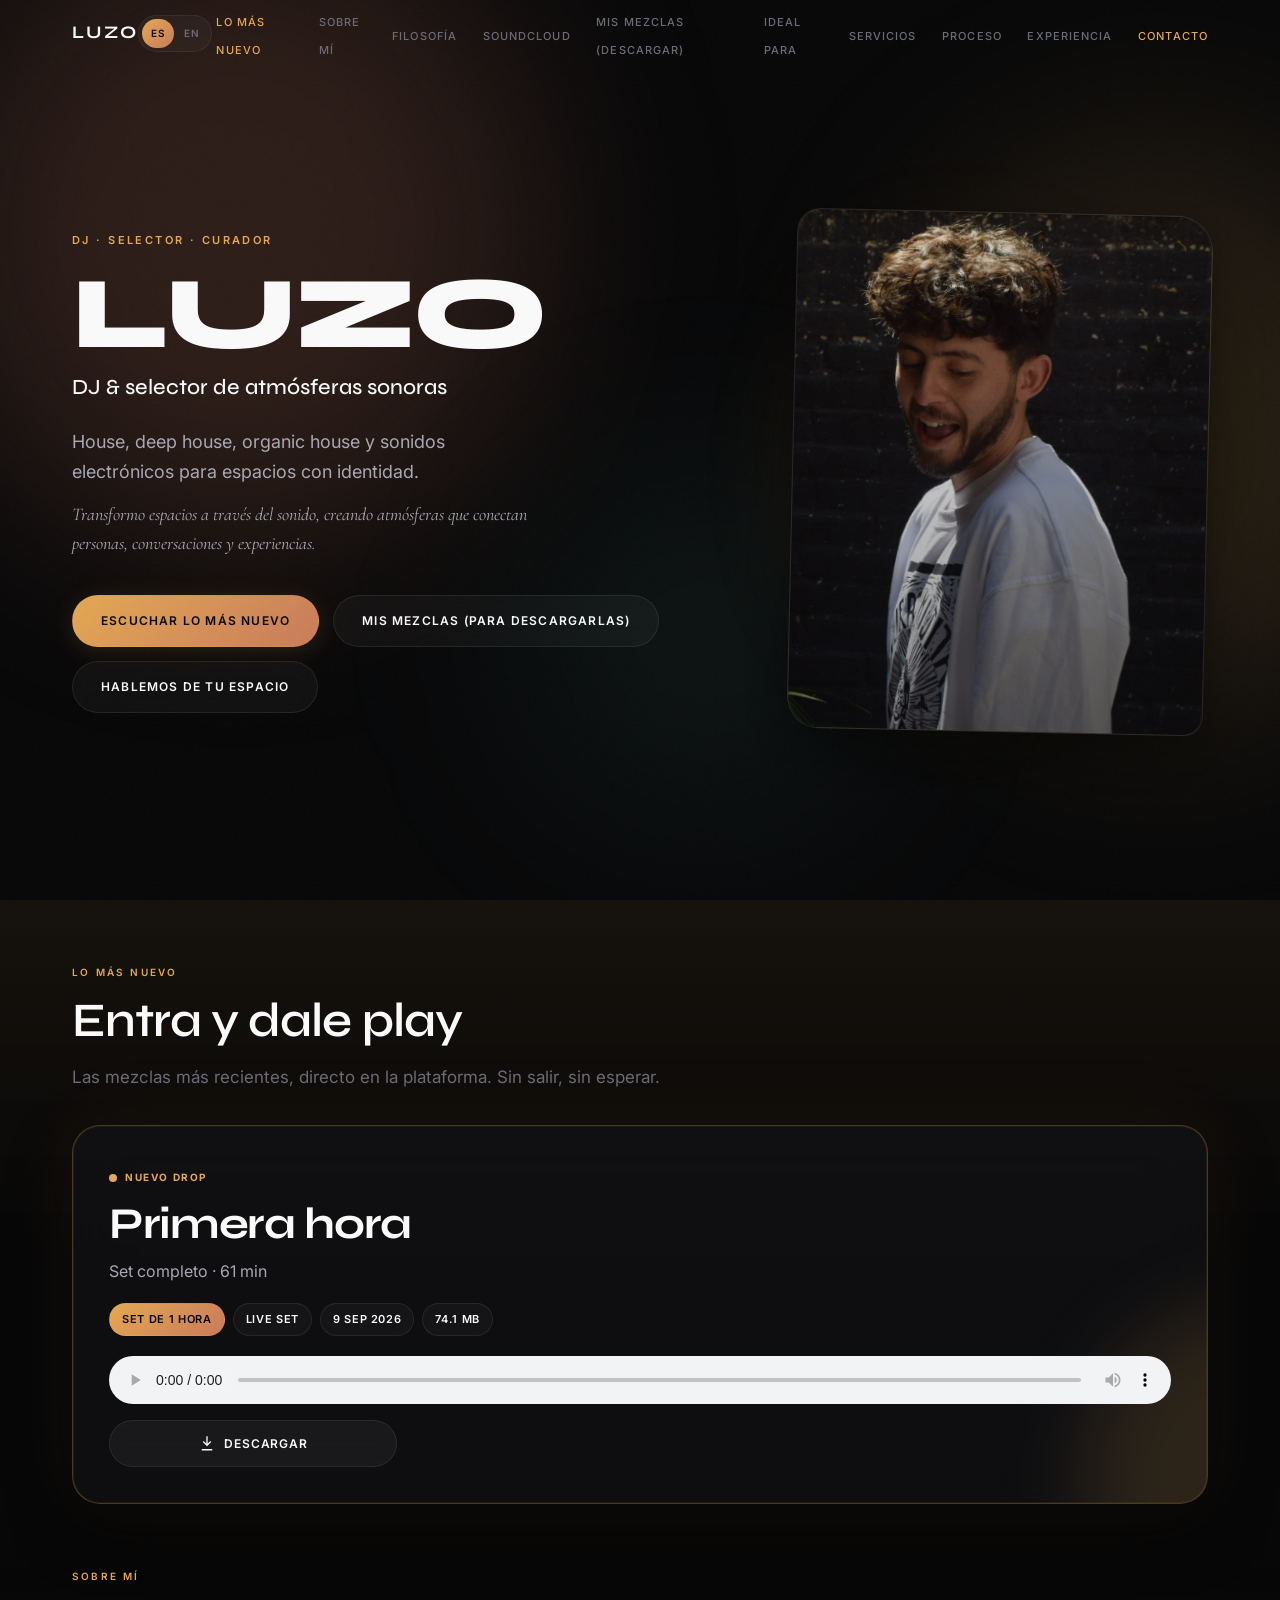
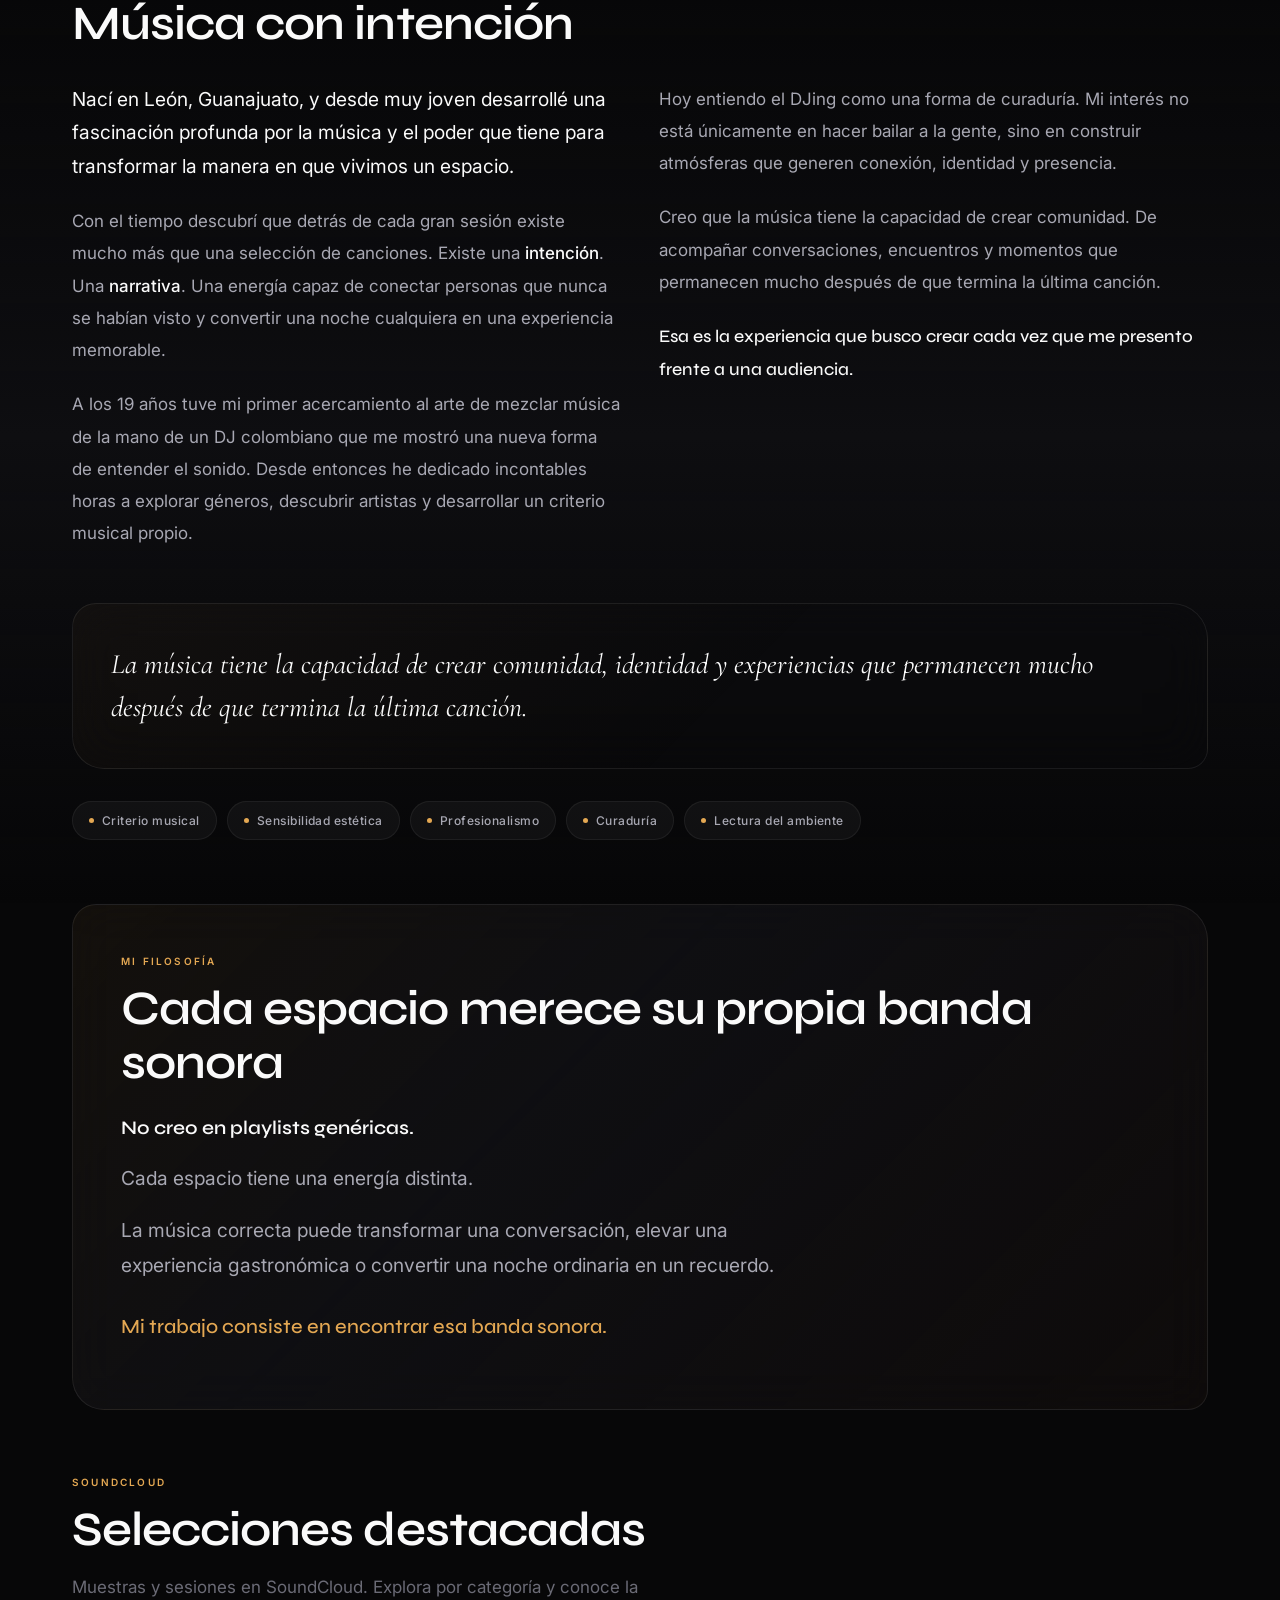
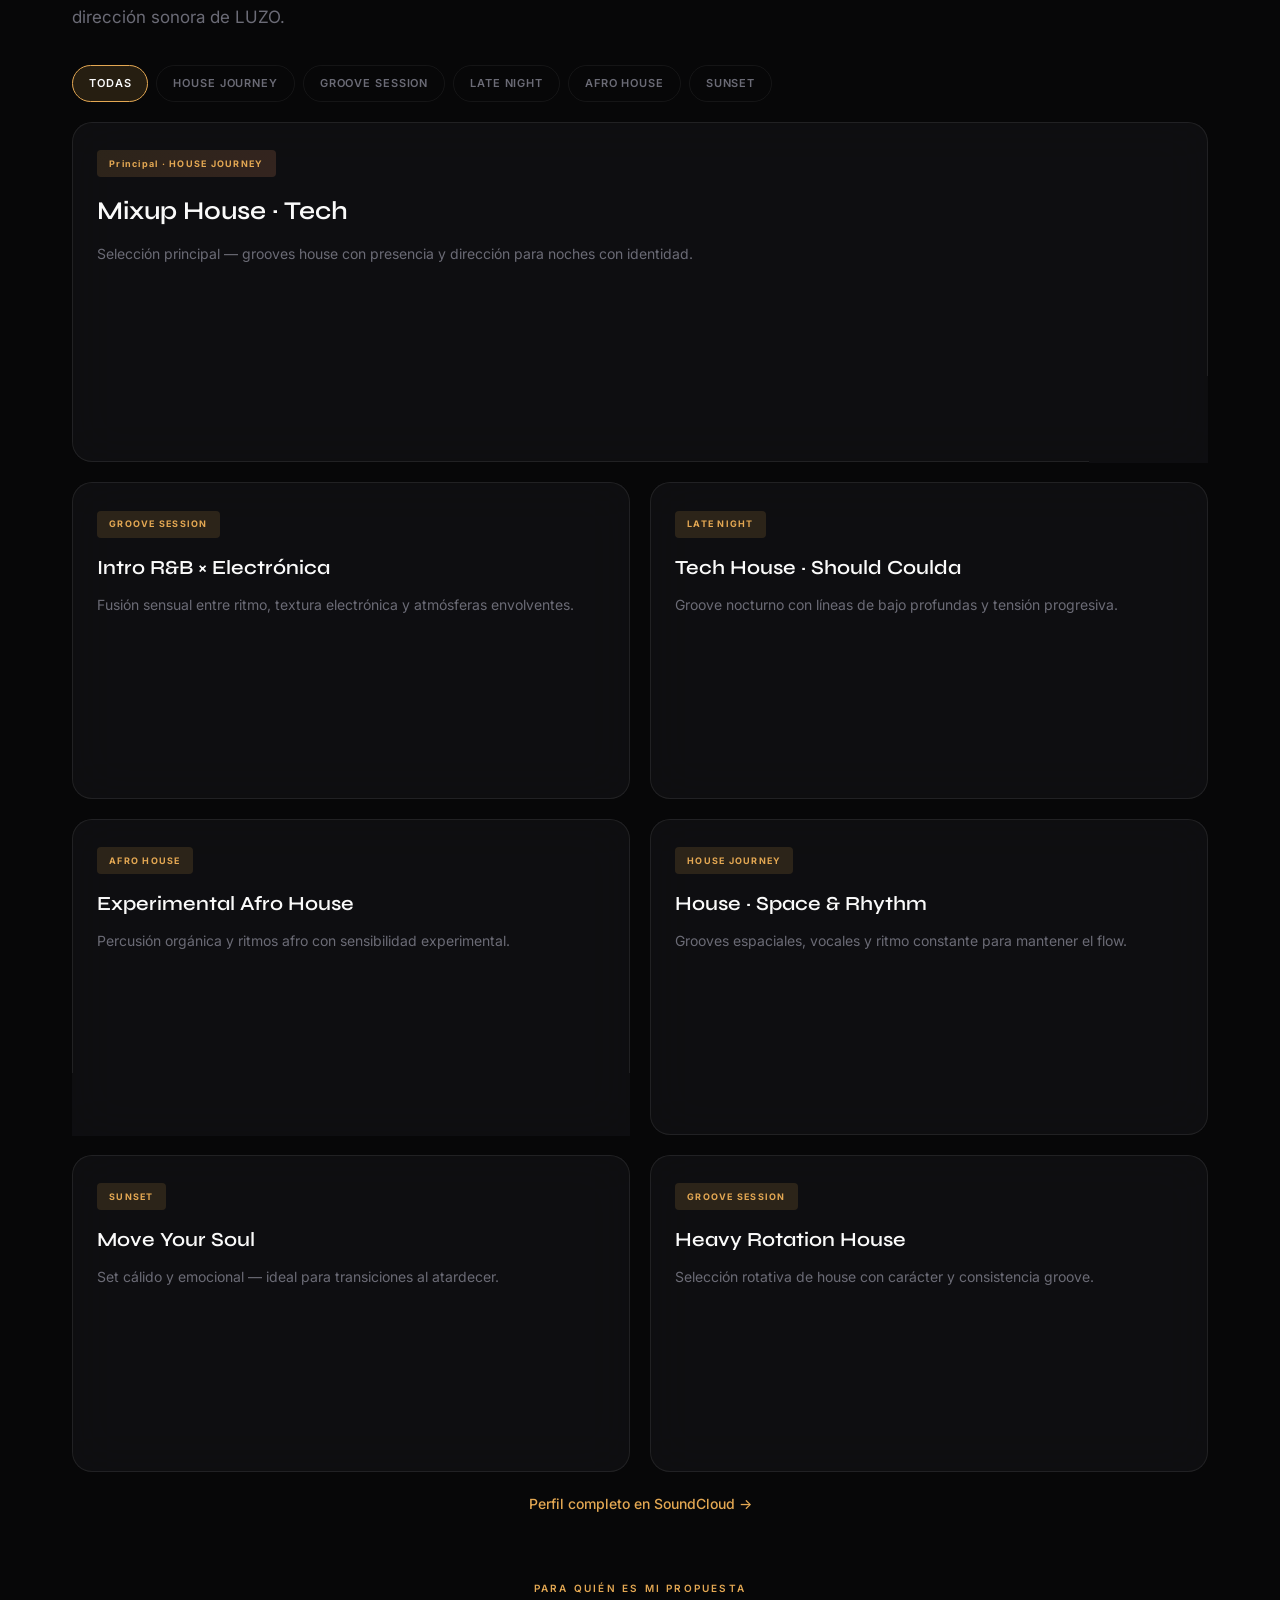
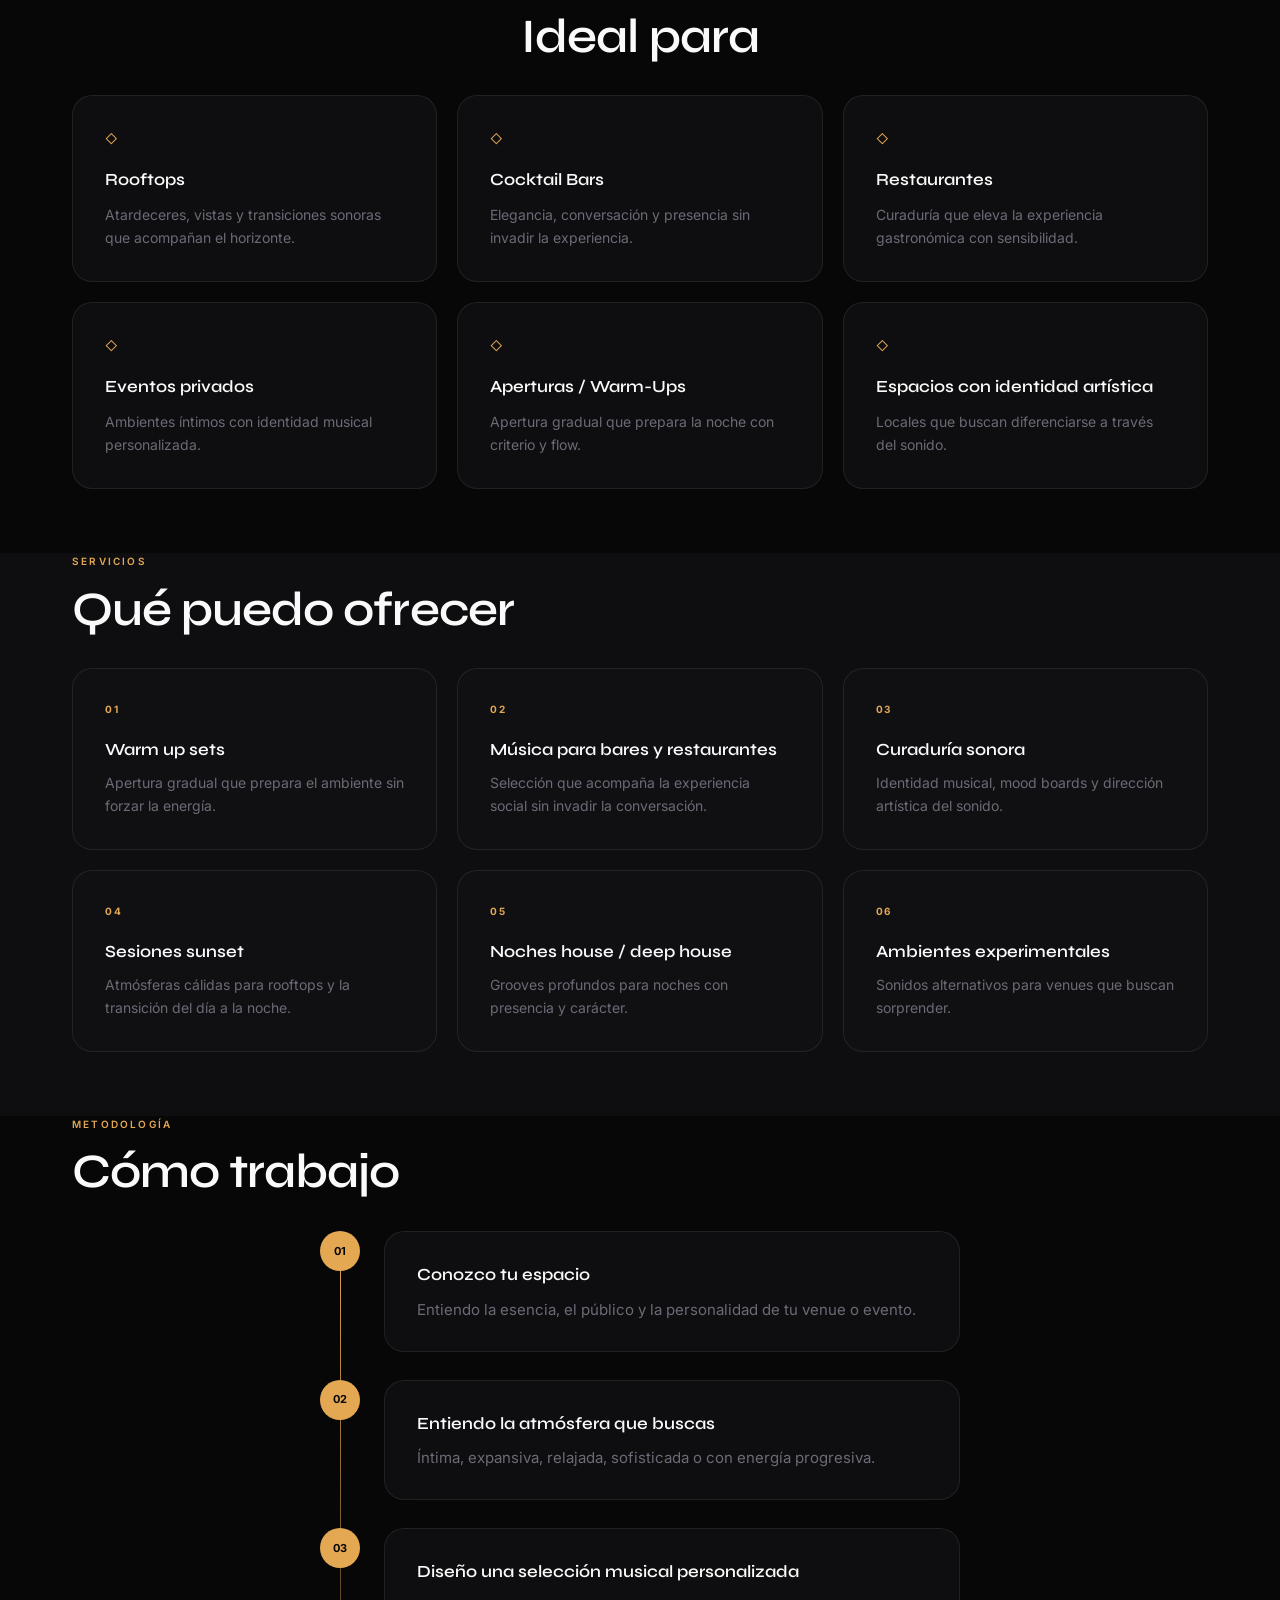
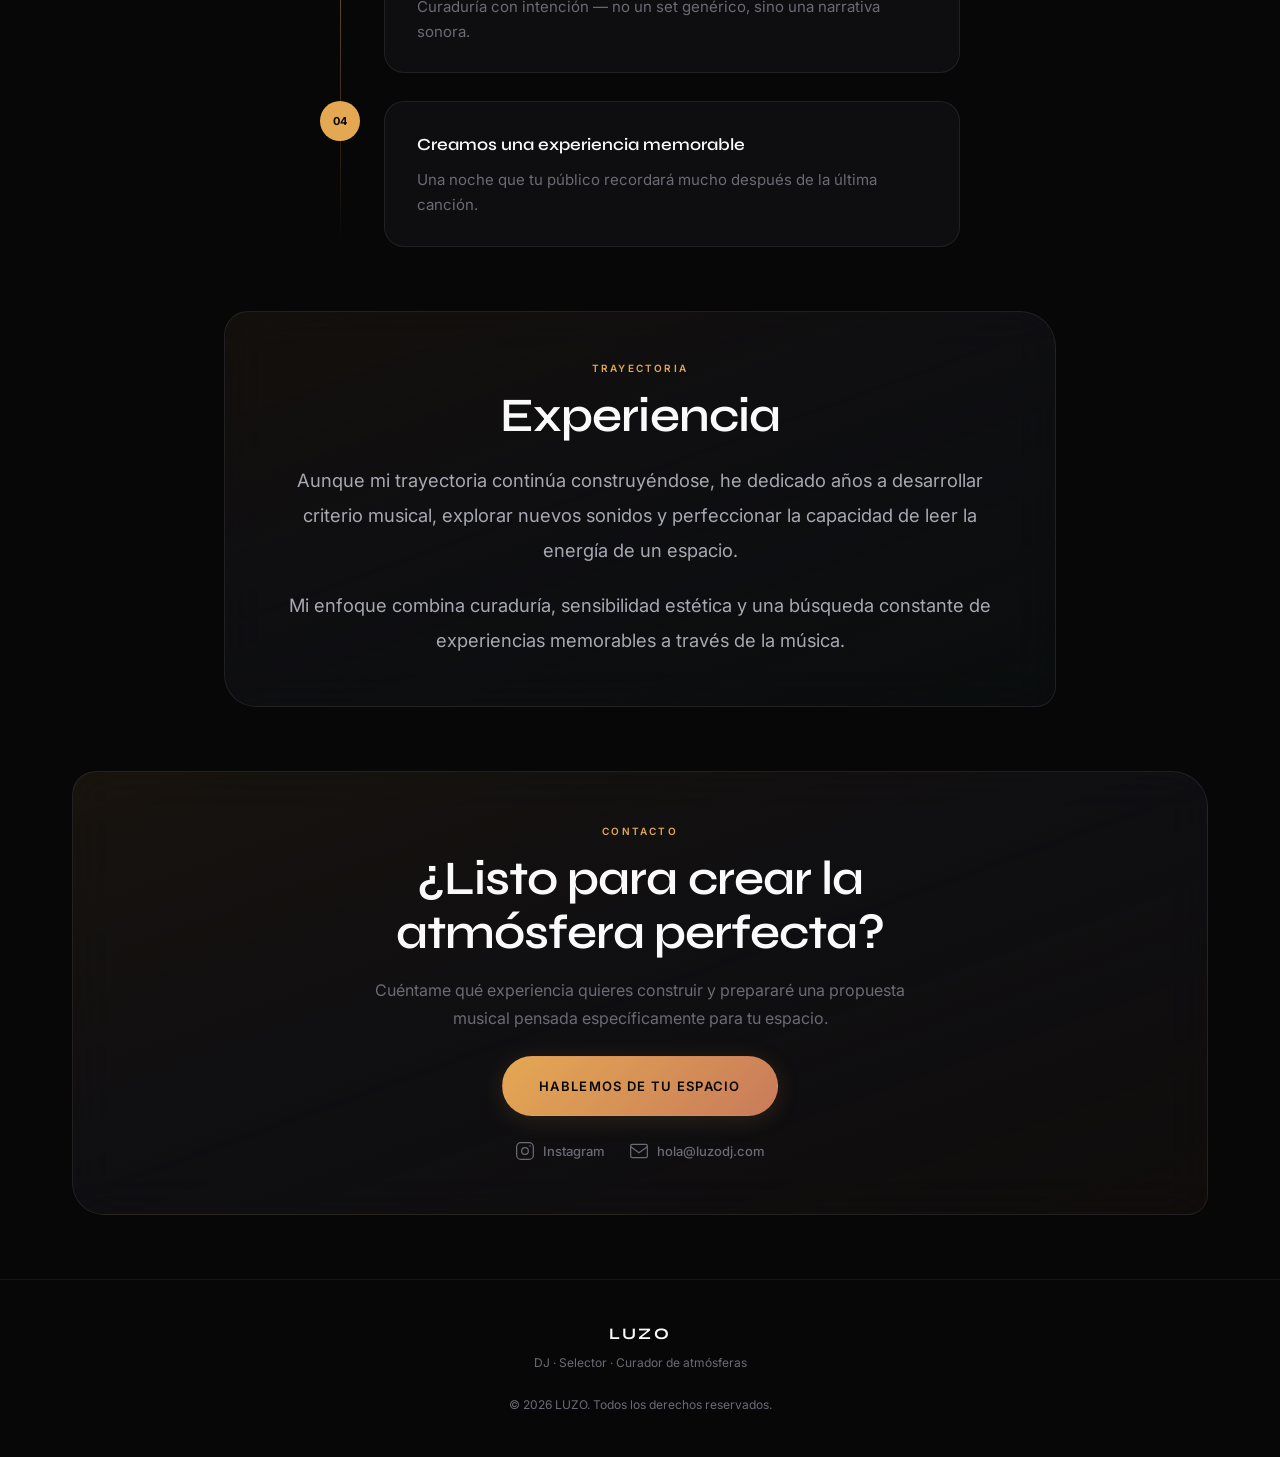
==== commit 8ad0628b: "Publish Lo mas nuevo with the first 1-hour set on the homepage. EOF  Co-authored-by: Cursor <cursora" ====
--- a/index.html
+++ b/index.html
@@ -2,7 +2,14 @@
 <html lang="es-MX">
 <head>
   <meta charset="UTF-8">
-  <meta name="viewport" content="width=device-width, initial-scale=1.0">
+  <meta name="viewport" content="width=device-width, initial-scale=1.0, viewport-fit=cover">
+  <script>
+    (function () {
+      if (/Instagram|FBAN|FBAV|FB_IAB|Line\//i.test(navigator.userAgent || "")) {
+        document.documentElement.classList.add("in-app-browser");
+      }
+    })();
+  </script>
 
   <!-- SEO -->
   <title>LUZO — DJ & Selector de Atmósferas | House, Deep House & Organic House</title>
@@ -42,7 +49,7 @@
   <link rel="preconnect" href="https://fonts.googleapis.com">
   <link rel="preconnect" href="https://fonts.gstatic.com" crossorigin>
   <link href="https://fonts.googleapis.com/css2?family=Cormorant+Garamond:ital,wght@0,400;0,500;1,400&family=Inter:wght@300;400;500;600&family=Syne:wght@400;500;600;700&display=optional" rel="stylesheet">
-  <link rel="stylesheet" href="css/styles.css">
+  <link rel="stylesheet" href="css/styles.css?v=14">
   <style>
     html.fonts-waiting .hero__title {
       visibility: hidden;
@@ -162,14 +169,15 @@
         <span></span><span></span>
       </button>
       <ul class="nav__menu" id="navMenu">
+        <li><a href="#nuevo" class="nav__link nav__link--cta" data-i18n="nav.latest">Lo más nuevo</a></li>
         <li><a href="#sobre-mi" class="nav__link" data-i18n="nav.about">Sobre mí</a></li>
-        <li><a href="#filosofia" class="nav__link" data-i18n="nav.philosophy">Filosofía</a></li>
+        <li class="nav__item--optional"><a href="#filosofia" class="nav__link" data-i18n="nav.philosophy">Filosofía</a></li>
         <li><a href="#soundcloud" class="nav__link" data-i18n="nav.soundcloud">SoundCloud</a></li>
         <li><a href="#boveda" class="nav__link nav__link--archive" data-open-archive data-i18n="nav.archive" data-i18n-title="nav.archiveTitle">Mis mezclas (descargar)</a></li>
-        <li><a href="#ideal-para" class="nav__link" data-i18n="nav.audience">Ideal para</a></li>
+        <li class="nav__item--optional"><a href="#ideal-para" class="nav__link" data-i18n="nav.audience">Ideal para</a></li>
         <li><a href="#servicios" class="nav__link" data-i18n="nav.services">Servicios</a></li>
-        <li><a href="#proceso" class="nav__link" data-i18n="nav.process">Proceso</a></li>
-        <li><a href="#experiencia" class="nav__link" data-i18n="nav.experience">Experiencia</a></li>
+        <li class="nav__item--optional"><a href="#proceso" class="nav__link" data-i18n="nav.process">Proceso</a></li>
+        <li class="nav__item--optional"><a href="#experiencia" class="nav__link" data-i18n="nav.experience">Experiencia</a></li>
         <li><a href="#contacto" class="nav__link nav__link--cta" data-i18n="nav.contact">Contacto</a></li>
       </ul>
     </nav>
@@ -191,8 +199,8 @@
             Transformo espacios a través del sonido, creando atmósferas que conectan personas, conversaciones y experiencias.
           </p>
           <div class="hero__actions reveal">
-            <a href="#boveda" class="btn btn--primary" data-open-archive data-i18n="hero.archive">Mis mezclas (para descargarlas)</a>
-            <a href="#soundcloud" class="btn btn--ghost" data-i18n="nav.soundcloud">SoundCloud</a>
+            <a href="#nuevo" class="btn btn--primary" data-i18n="hero.latest">Escuchar lo más nuevo</a>
+            <a href="#boveda" class="btn btn--ghost" data-open-archive data-i18n="hero.archive">Mis mezclas (para descargarlas)</a>
             <a href="https://wa.me/5214771595715?text=Hola%20Luzo,%20escuch%C3%A9%20tu%20propuesta%20musical%20y%20me%20gustar%C3%ADa%20platicar%20sobre%20mi%20espacio." class="btn btn--ghost" id="heroCta" data-i18n="hero.cta">Hablemos de tu espacio</a>
           </div>
         </div>
@@ -215,6 +223,20 @@
             <div class="hero__aura" aria-hidden="true"></div>
           </div>
         </div>
+      </div>
+    </section>
+
+    <!-- LO MÁS NUEVO -->
+    <section class="section section--latest" id="nuevo" aria-labelledby="nuevo-title">
+      <div class="container">
+        <header class="section__header reveal">
+          <span class="section__label" data-i18n="latest.label">Lo más nuevo</span>
+          <h2 class="section__title" id="nuevo-title" data-i18n="latest.title">Entra y dale play</h2>
+          <p class="section__desc" data-i18n="latest.desc">
+            Las mezclas más recientes, directo en la plataforma. Sin salir, sin esperar.
+          </p>
+        </header>
+        <div id="latestStage" class="latest-stage-wrap" aria-live="polite"></div>
       </div>
     </section>
 
@@ -476,8 +498,8 @@
     </div>
   </footer>
 
-  <script src="js/i18n.js?v=12" defer></script>
-  <script src="js/luzo-player.js?v=12" defer></script>
-  <script src="js/main.js?v=12" defer></script>
+  <script src="js/i18n.js?v=14" defer></script>
+  <script src="js/luzo-player.js?v=14" defer></script>
+  <script src="js/main.js?v=14" defer></script>
 </body>
 </html>
--- a/css/styles.css
+++ b/css/styles.css
@@ -246,6 +246,12 @@
 .nav__link:hover { color: var(--text); }
 .nav__link--cta { color: var(--accent); }
 
+@media (max-width: 1180px) and (min-width: 641px) {
+  .nav__item--optional {
+    display: none;
+  }
+}
+
 .nav__toggle {
   display: none;
   flex-direction: column;
@@ -432,6 +438,144 @@
 
 .hero__portrait:hover .hero__photo {
   transform: scale(1.03);
+}
+
+/* Lo más nuevo */
+.section--latest {
+  scroll-margin-top: calc(var(--header-h) + 1rem);
+  background: linear-gradient(
+    180deg,
+    rgba(228, 168, 83, 0.07) 0%,
+    var(--bg) 55%
+  );
+}
+
+.latest-stage-wrap {
+  display: flex;
+  flex-direction: column;
+  gap: 1.25rem;
+}
+
+.latest-stage {
+  position: relative;
+  padding: clamp(1.5rem, 3vw, 2.25rem);
+  border-radius: var(--radius-lg);
+  overflow: hidden;
+  border-color: rgba(228, 168, 83, 0.28);
+  box-shadow:
+    0 24px 64px rgba(0, 0, 0, 0.35),
+    0 0 0 1px rgba(228, 168, 83, 0.08) inset,
+    0 0 80px rgba(228, 168, 83, 0.08);
+}
+
+.latest-stage::before {
+  content: "";
+  position: absolute;
+  inset: auto -20% -40% auto;
+  width: 22rem;
+  height: 22rem;
+  border-radius: 50%;
+  background: var(--accent-soft);
+  filter: blur(40px);
+  pointer-events: none;
+}
+
+.latest-stage__kicker {
+  display: inline-flex;
+  align-items: center;
+  gap: 0.5rem;
+  margin-bottom: 0.85rem;
+  font-size: 0.625rem;
+  font-weight: 700;
+  letter-spacing: 0.16em;
+  text-transform: uppercase;
+  color: var(--accent);
+}
+
+.latest-stage__pulse {
+  width: 0.5rem;
+  height: 0.5rem;
+  border-radius: 50%;
+  background: var(--accent);
+  box-shadow: 0 0 0 0 var(--accent-glow);
+  animation: latestPulse 1.8s ease-out infinite;
+}
+
+@keyframes latestPulse {
+  0% { box-shadow: 0 0 0 0 var(--accent-glow); }
+  70% { box-shadow: 0 0 0 10px transparent; }
+  100% { box-shadow: 0 0 0 0 transparent; }
+}
+
+.latest-stage__title {
+  font-family: var(--font-display);
+  font-size: clamp(1.75rem, 4vw, 2.75rem);
+  font-weight: 700;
+  letter-spacing: -0.03em;
+  line-height: 1.1;
+  color: var(--text);
+  margin-bottom: 0.5rem;
+  position: relative;
+}
+
+.latest-stage__subtitle {
+  font-size: 1rem;
+  color: var(--text-muted);
+  margin-bottom: 1.15rem;
+  position: relative;
+  max-width: 36rem;
+}
+
+.latest-stage__chips {
+  display: flex;
+  flex-wrap: wrap;
+  gap: 0.5rem;
+  margin-bottom: 1.25rem;
+  position: relative;
+}
+
+.latest-chip {
+  display: inline-flex;
+  align-items: center;
+  padding: 0.35rem 0.75rem;
+  font-size: 0.6875rem;
+  font-weight: 600;
+  letter-spacing: 0.06em;
+  text-transform: uppercase;
+  color: var(--text);
+  border: 1px solid var(--glass-border);
+  border-radius: 999px;
+  background: rgba(255, 255, 255, 0.03);
+}
+
+.latest-chip--accent {
+  color: var(--bg);
+  background: linear-gradient(135deg, var(--accent) 0%, var(--accent-warm) 100%);
+  border-color: transparent;
+}
+
+.latest-stage .luzo-player,
+.latest-stage .library-card__actions {
+  position: relative;
+}
+
+.latest-stage .btn--download {
+  max-width: 18rem;
+}
+
+.latest-more {
+  margin: 0.25rem 0 0;
+  font-size: 0.6875rem;
+  font-weight: 700;
+  letter-spacing: 0.14em;
+  text-transform: uppercase;
+  color: var(--text-subtle);
+}
+
+.latest-list {
+  display: flex;
+  flex-direction: column;
+  gap: 1rem;
 }
 
 .hero__overlay {
@@ -829,53 +973,79 @@
   margin-bottom: 1rem;
 }
 
-/* Reproductor: custom en móvil, nativo del navegador en escritorio */
+/* Reproductor: custom (móvil + Instagram/in-app) · nativo en escritorio */
 .luzo-player {
   margin-top: 0.25rem;
   width: 100%;
+  max-width: 100%;
 }
 
 .luzo-player__audio {
   display: none;
+  width: 100%;
+  height: 48px;
+  border-radius: 8px;
+  accent-color: var(--accent);
 }
 
 .luzo-player__shell {
-  display: flex;
-  align-items: center;
-  gap: 0.875rem;
+  display: none;
   width: 100%;
+  max-width: 100%;
   padding: 0.875rem 1rem;
   border-radius: var(--radius-soft);
   border: 1px solid var(--glass-border);
+  box-sizing: border-box;
   transition: border-color 0.4s var(--ease), box-shadow 0.4s;
 }
 
+/* Modo custom: móvil, touch, Instagram, Facebook, etc. */
+.luzo-player--custom .luzo-player__shell,
+html.in-app-browser .luzo-player__shell {
+  display: block !important;
+  visibility: visible !important;
+  height: auto !important;
+  overflow: visible !important;
+}
+
+.luzo-player--custom .luzo-player__audio,
+html.in-app-browser .luzo-player__audio {
+  display: none !important;
+  height: 0 !important;
+  overflow: hidden !important;
+  pointer-events: none !important;
+}
+
+.luzo-player__top {
+  display: -webkit-box;
+  display: flex;
+  -webkit-box-align: center;
+  align-items: center;
+  margin-bottom: 0.75rem;
+}
+
+.luzo-player__top .luzo-player__play {
+  margin-right: 0.75rem;
+}
+
+html.in-app-browser .luzo-player__viz {
+  display: none !important;
+}
+
+/* Escritorio real (no in-app): reproductor nativo */
 @media (min-width: 768px) {
-  .luzo-player__shell,
-  .luzo-player__shell[hidden],
-  .luzo-player--desktop .luzo-player__shell {
+  html:not(.in-app-browser) .luzo-player--native .luzo-player__shell {
     display: none !important;
-    visibility: hidden !important;
     height: 0 !important;
+    padding: 0 !important;
     margin: 0 !important;
-    padding: 0 !important;
     border: 0 !important;
-    overflow: hidden !important;
   }
 
-  .luzo-player__audio,
-  .luzo-player--desktop .luzo-player__audio {
+  html:not(.in-app-browser) .luzo-player--native .luzo-player__audio {
     display: block !important;
-    width: 100%;
-    height: 48px;
-    border-radius: 8px;
-    accent-color: var(--accent);
-  }
-}
-
-@media (max-width: 767.98px) {
-  .luzo-player__audio {
-    display: none !important;
+    height: 48px !important;
+    pointer-events: auto !important;
   }
 }
 
@@ -924,15 +1094,21 @@
 
 .luzo-player__viz {
   display: none;
+  -webkit-box-align: end;
   align-items: flex-end;
-  gap: 3px;
   height: 1.5rem;
   flex-shrink: 0;
+  margin-left: auto;
 }
 
 @media (min-width: 480px) {
-  .luzo-player__viz {
+  html:not(.in-app-browser) .luzo-player--custom .luzo-player__viz {
+    display: -webkit-box;
     display: flex;
+  }
+
+  html:not(.in-app-browser) .luzo-player--custom .luzo-player__viz span {
+    margin-left: 3px;
   }
 }
 
@@ -961,9 +1137,11 @@
 }
 
 .luzo-player__main {
-  flex: 1 1 0;
+  display: block;
+  width: 100%;
+  max-width: 100%;
   min-width: 0;
-  width: 100%;
+  box-sizing: border-box;
 }
 
 .luzo-player__progress {
@@ -1550,6 +1728,7 @@
   .reveal { opacity: 1; transform: none; transition: none; }
   .hero__portrait,
   .hero__aura { animation: none; }
+  .latest-stage__pulse { animation: none; }
   .hero__portrait:hover .hero__photo,
   .hero__portrait:hover .hero__frame { transform: none; }
   .mix-tile:hover,
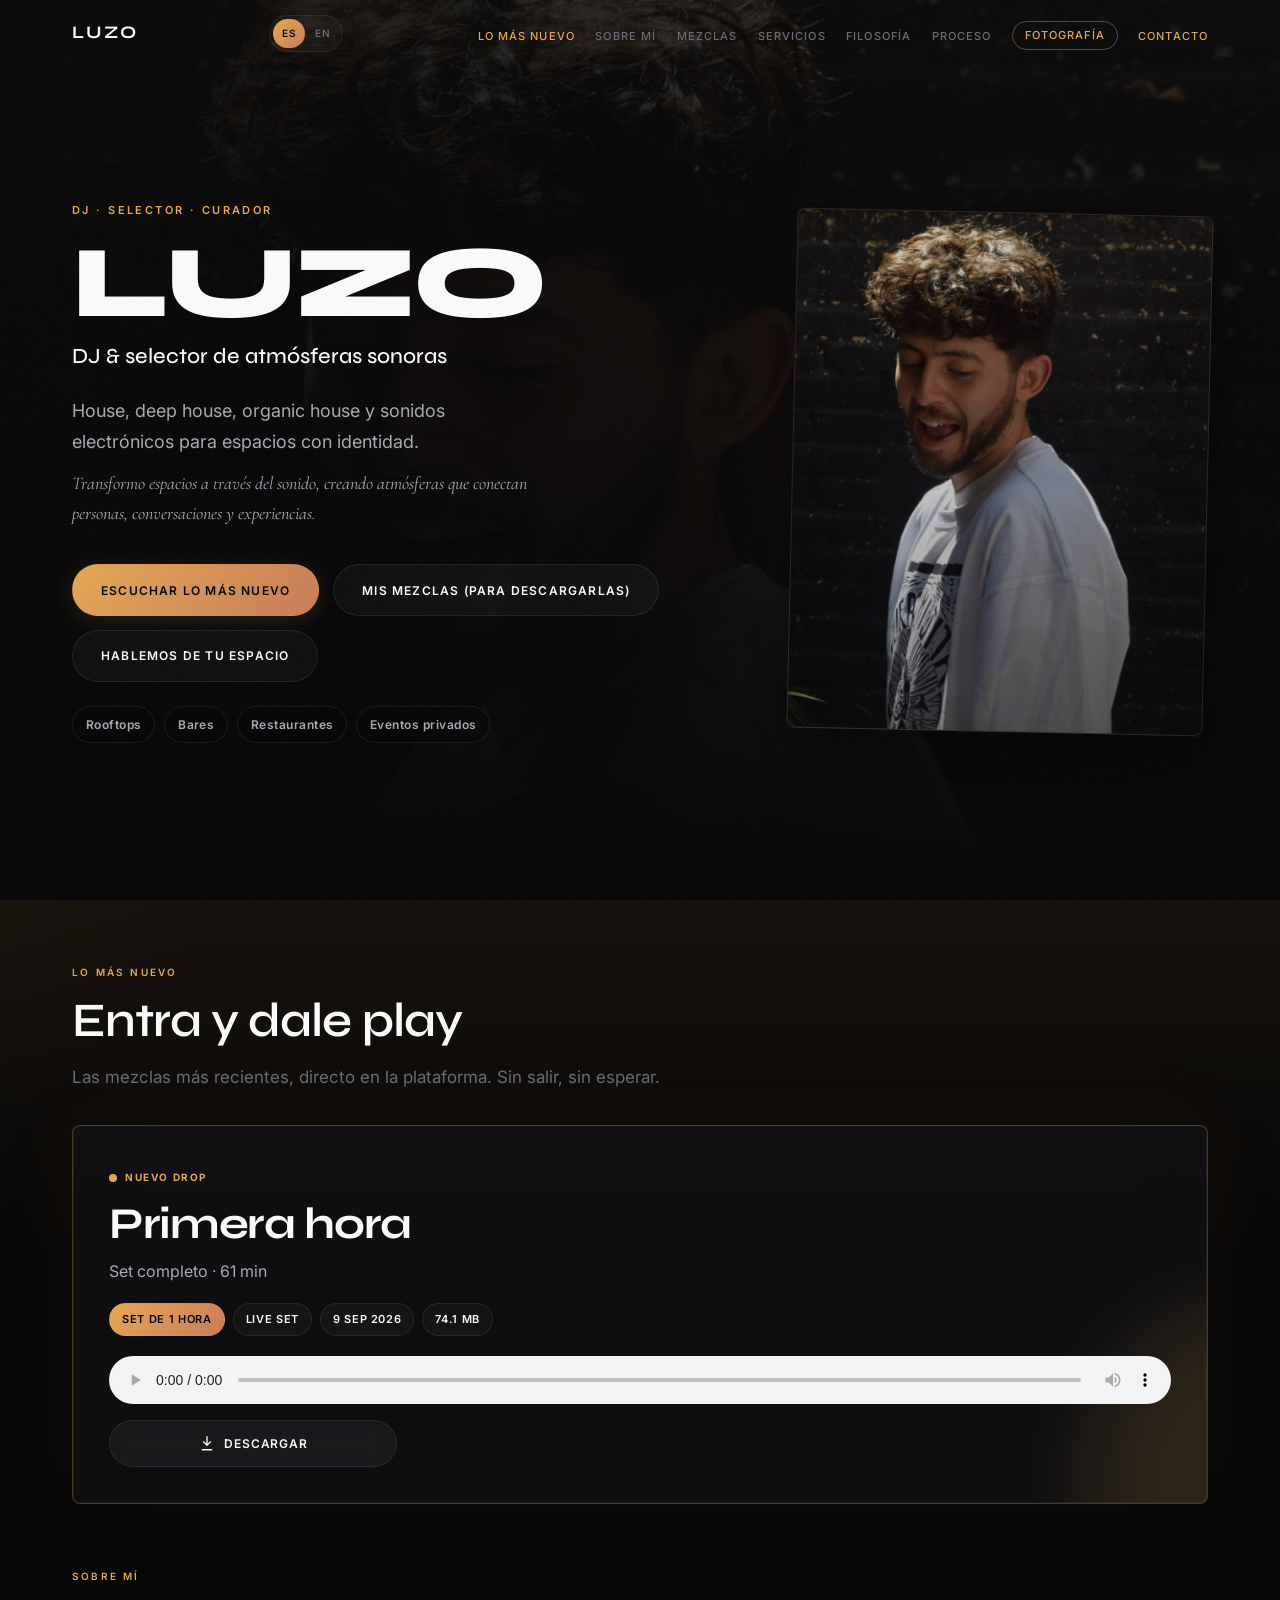
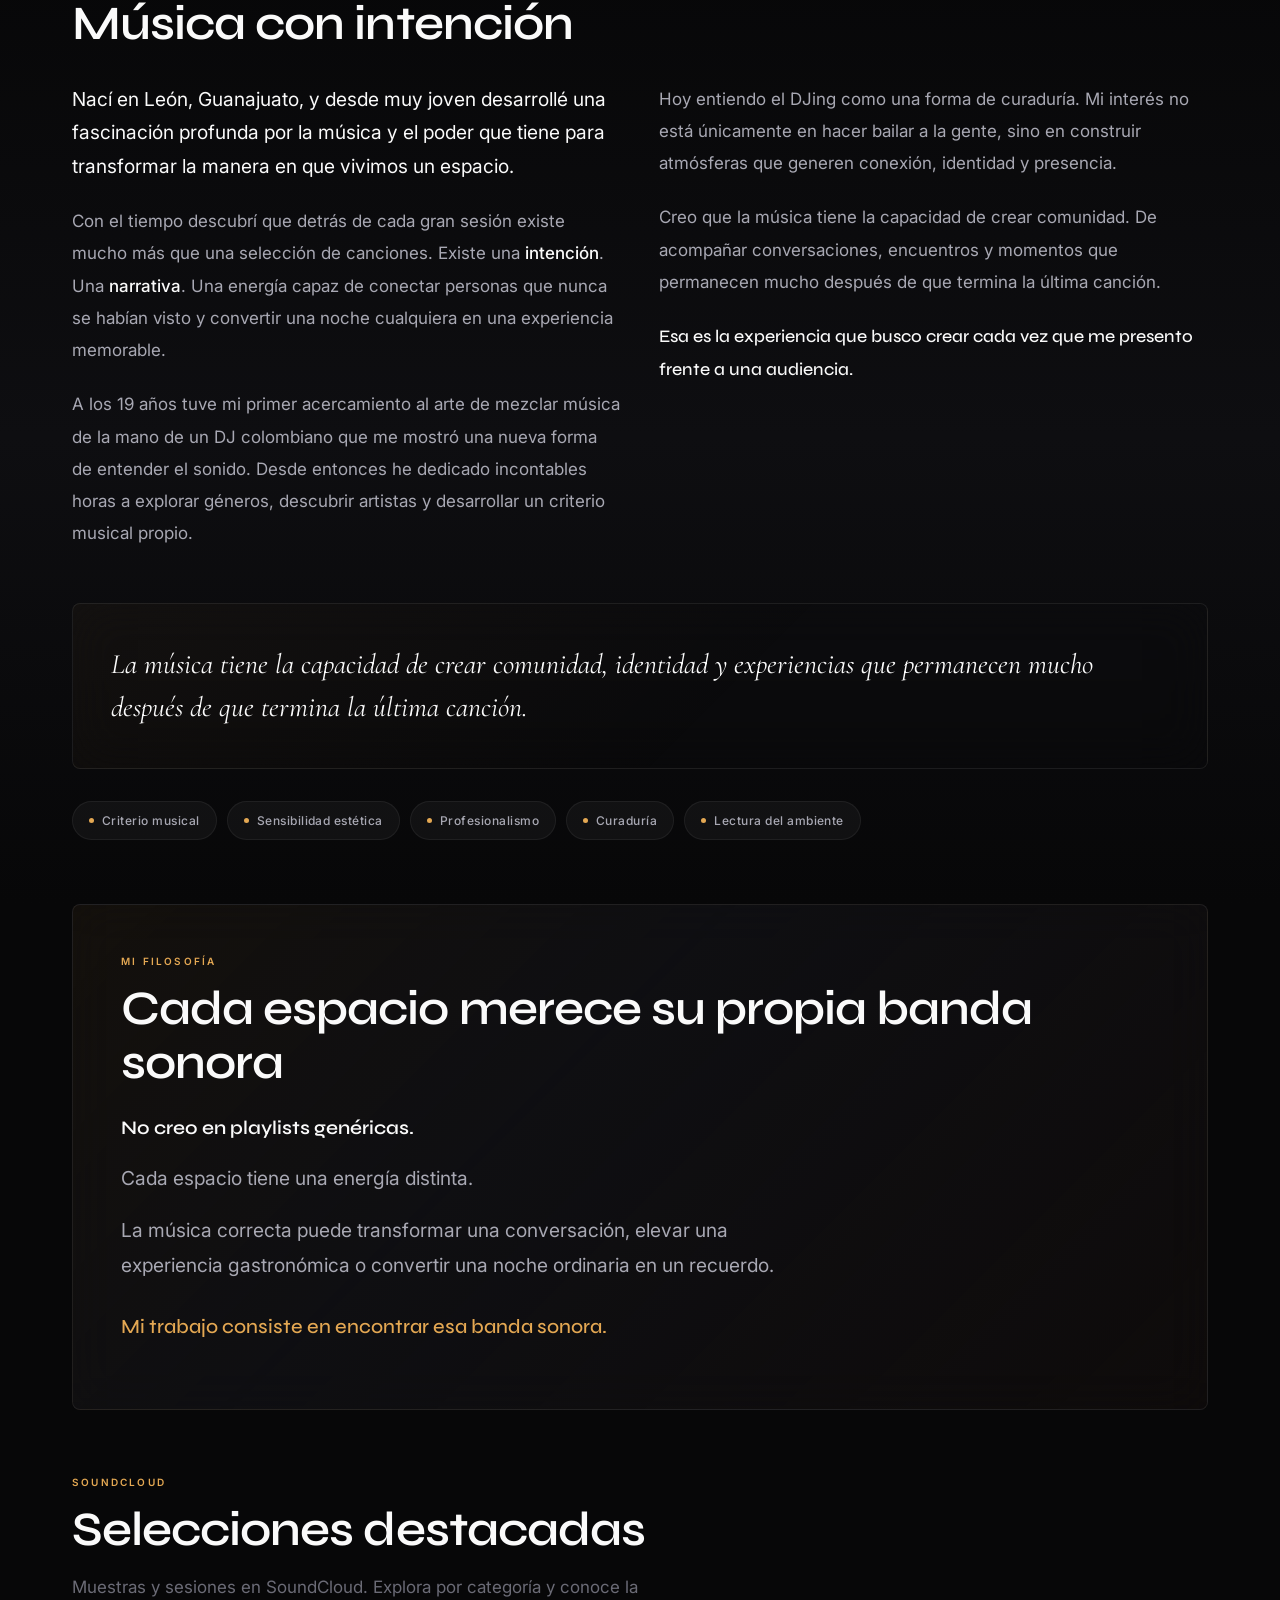
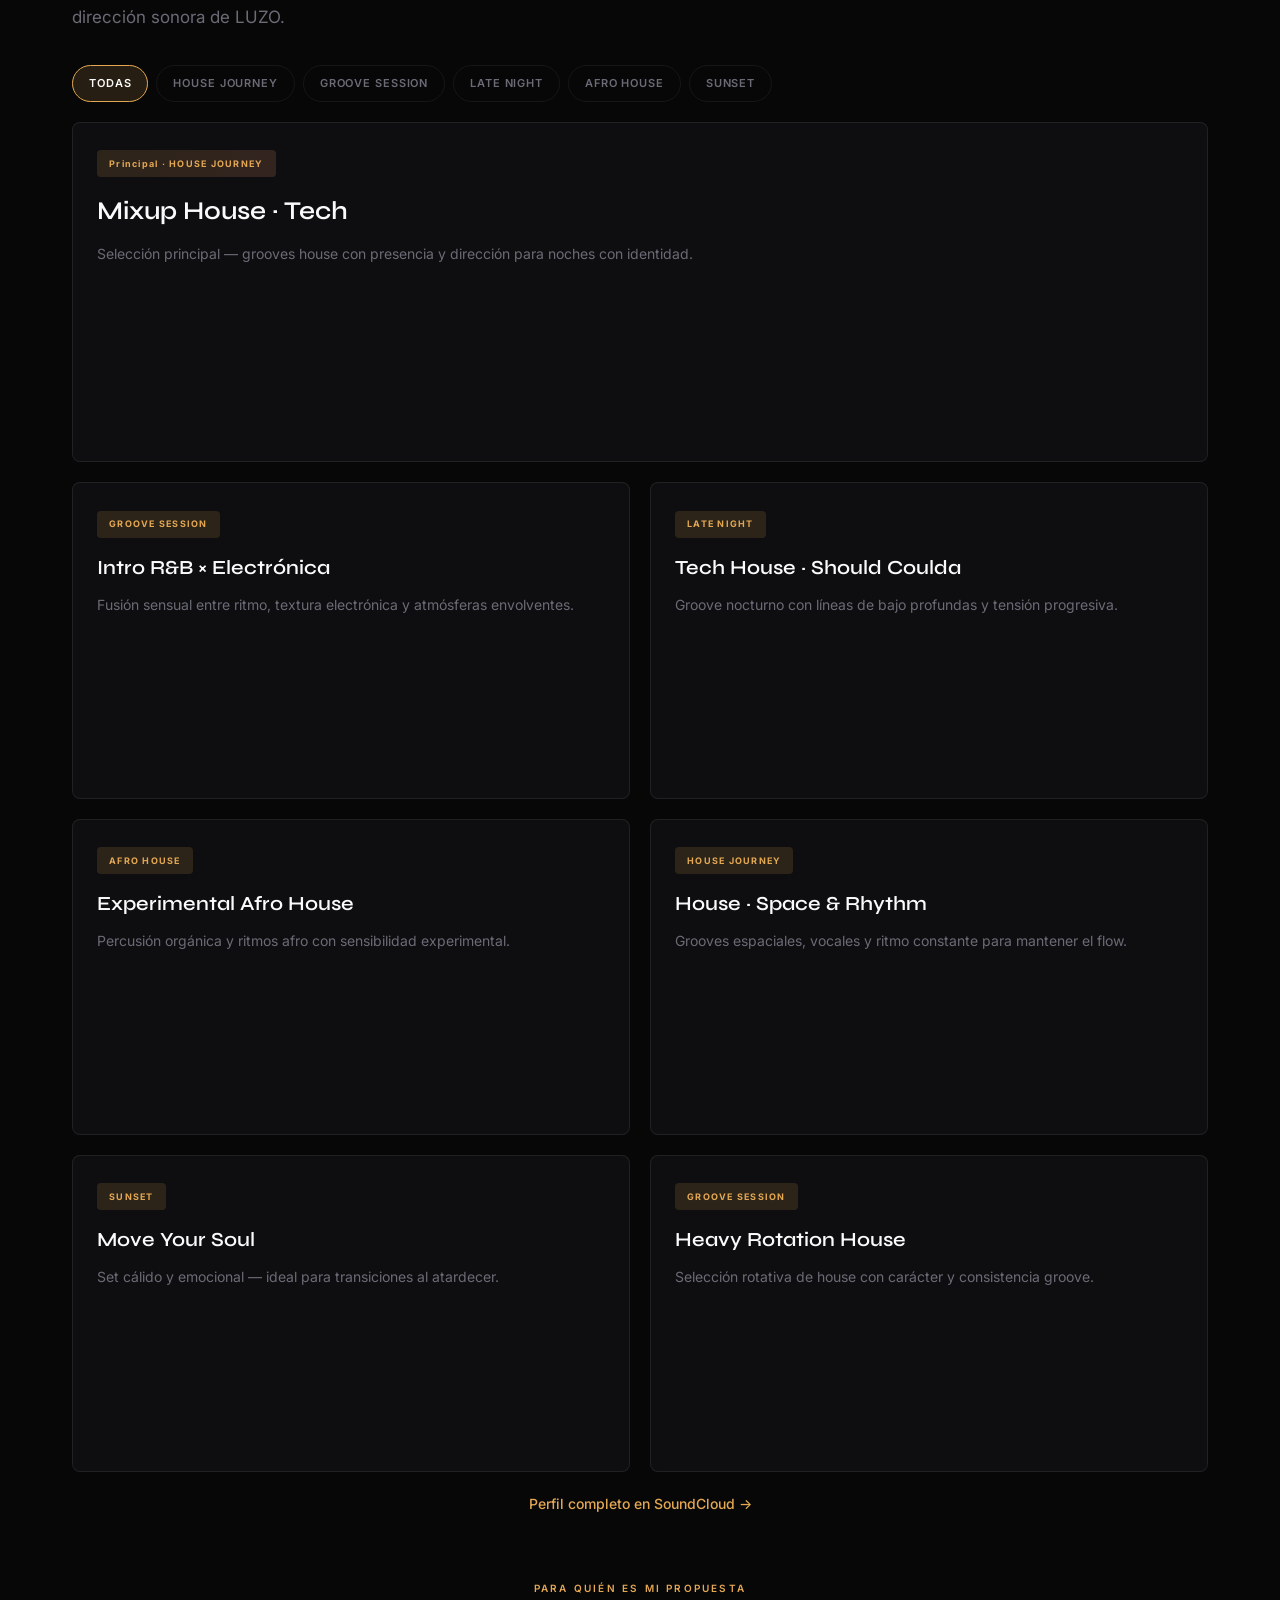
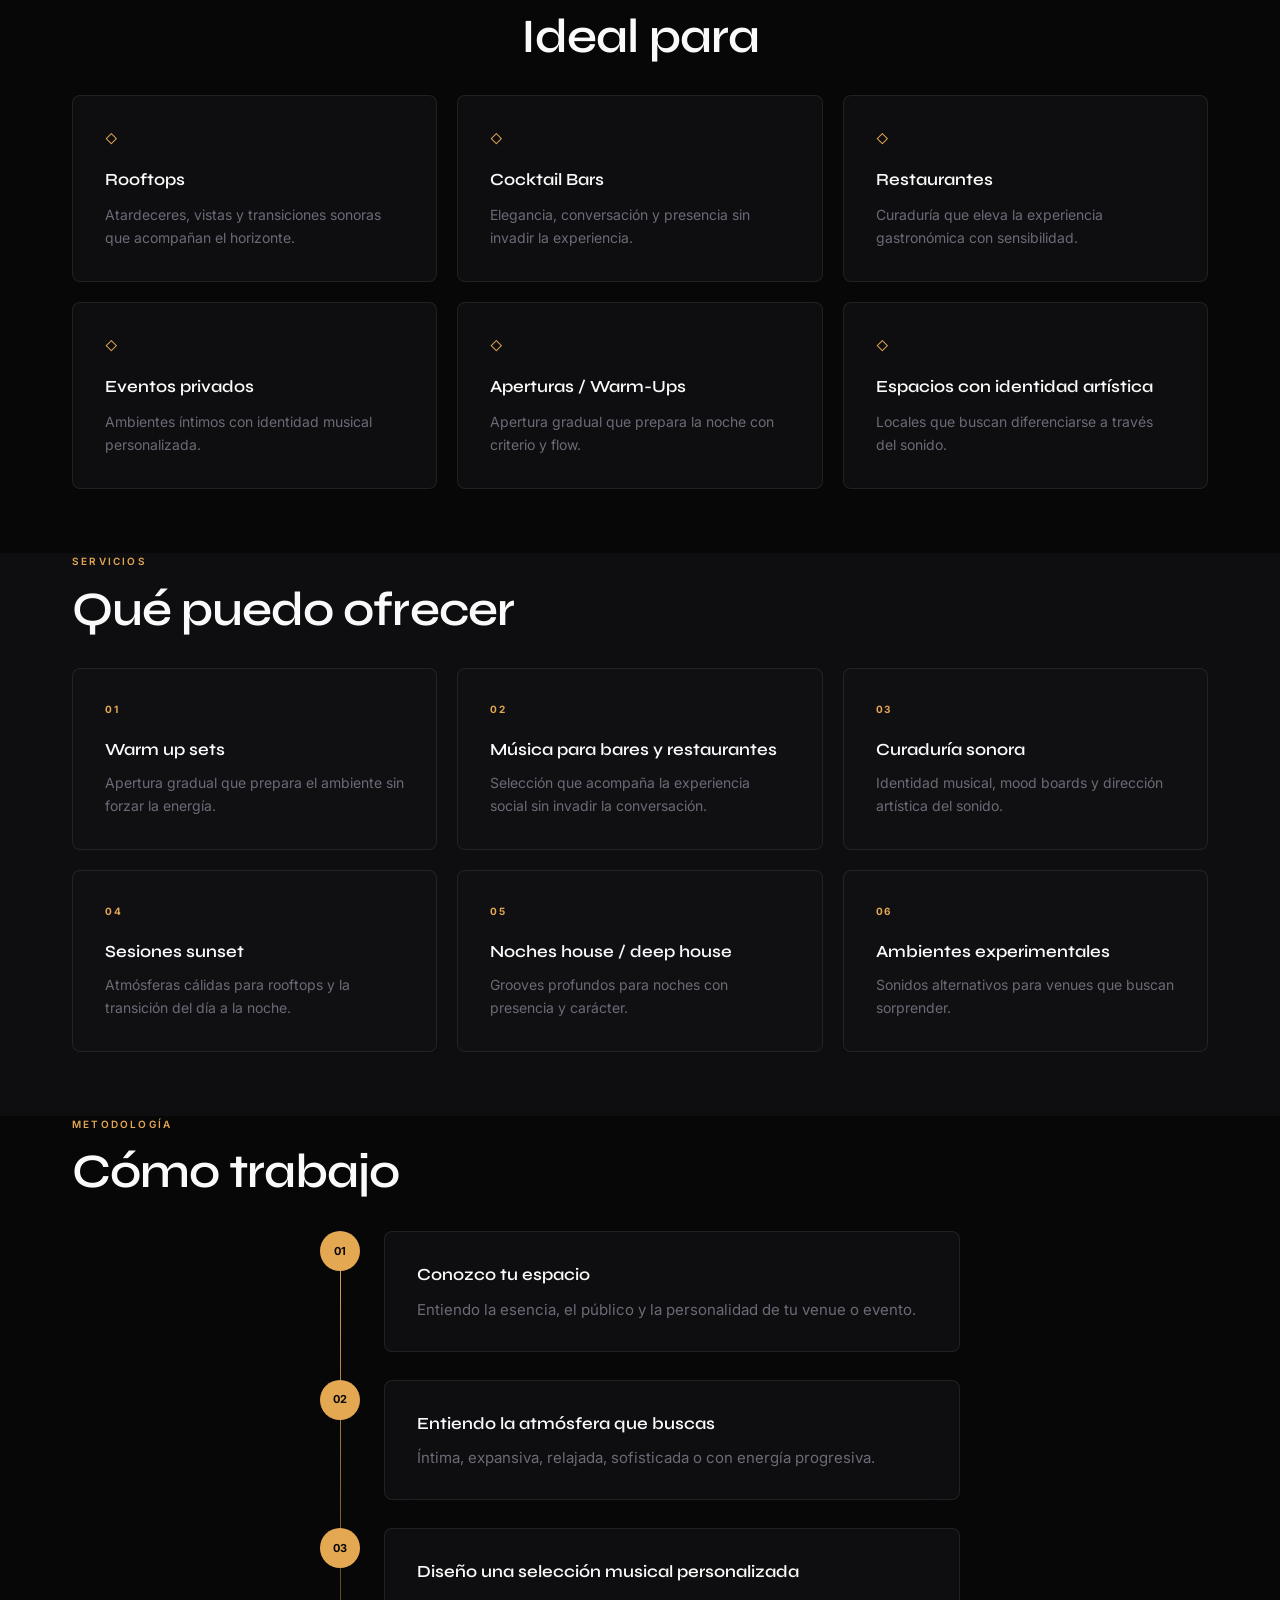
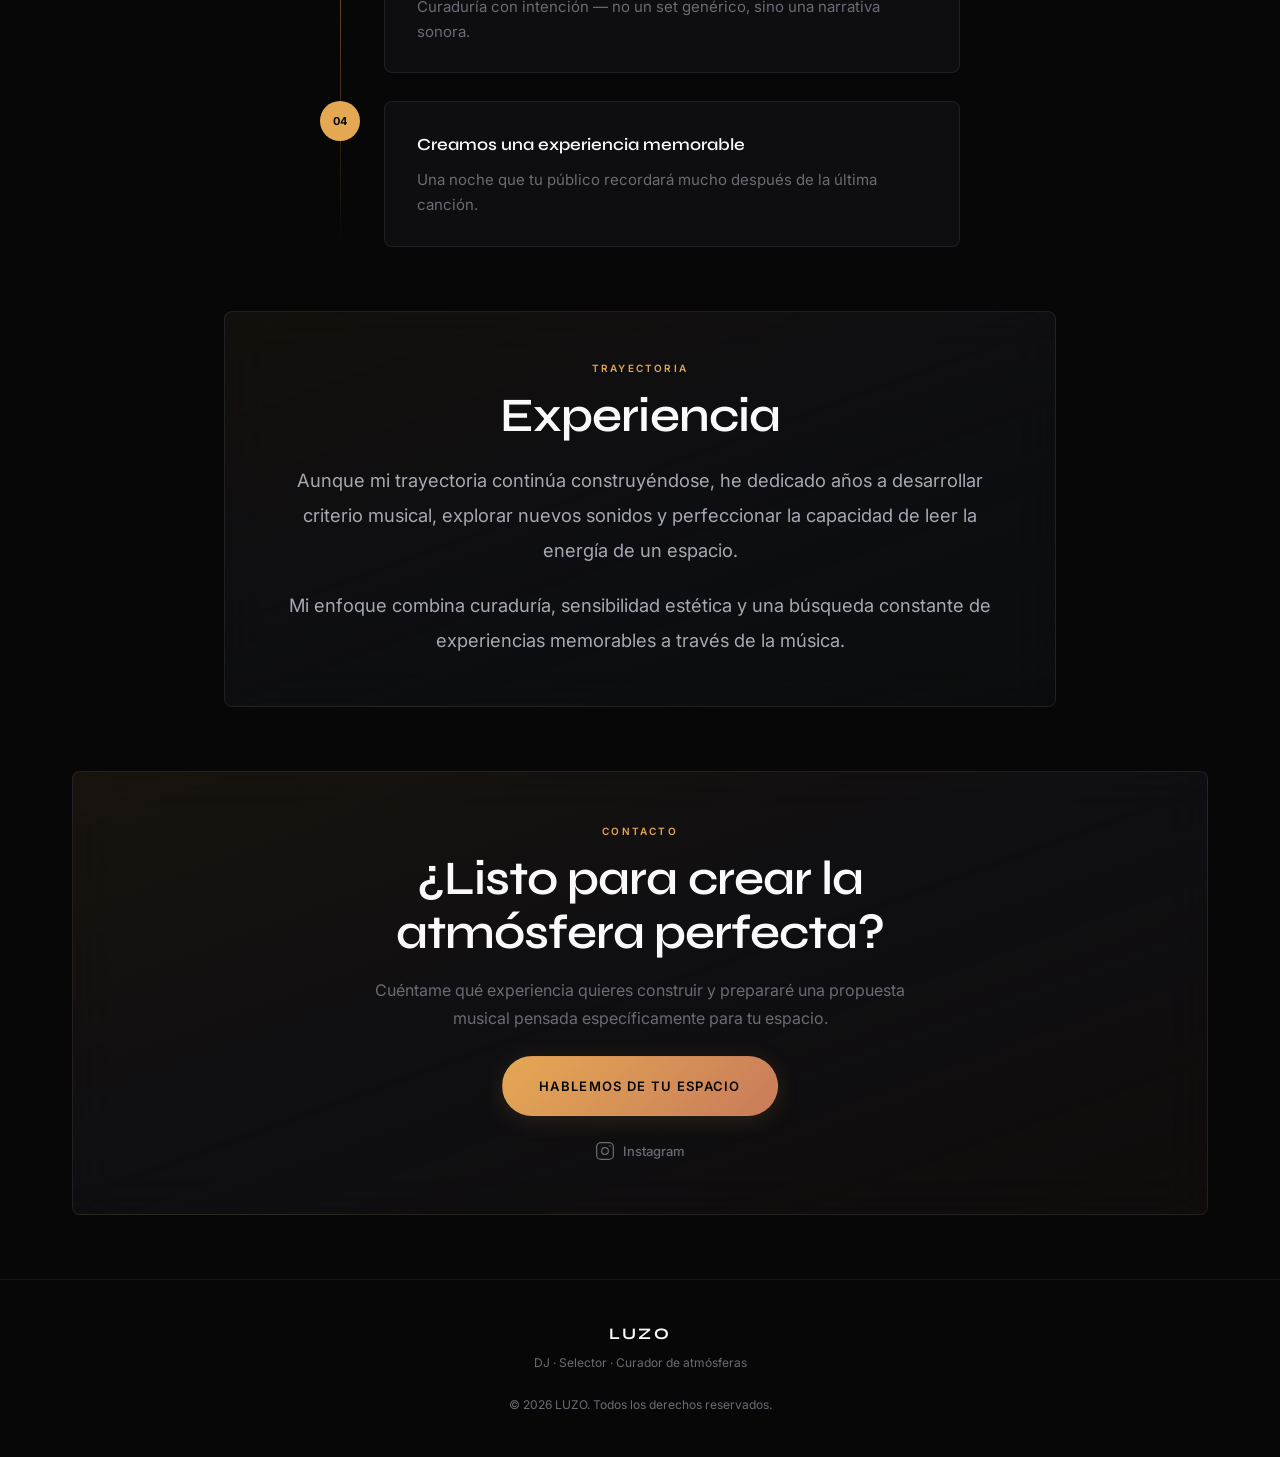
==== commit bddba454: "Polish LUZO UI and remove email contact" ====
--- a/index.html
+++ b/index.html
@@ -79,7 +79,6 @@
     "description": "DJ y selector de atmósferas sonoras especializado en house, deep house y organic house para espacios con identidad.",
     "genre": ["House", "Deep House", "Organic House", "Electronic"],
     "url": "https://luzodj.com/",
-    "email": "hola@luzodj.com",
     "sameAs": [
       "https://www.instagram.com/andres._zm/",
       "https://soundcloud.com/dmente24"
@@ -99,7 +98,6 @@
       instagram: "https://www.instagram.com/andres._zm/",
       whatsapp: "https://wa.me/5214771595715?text=Hola%20Luzo,%20escuch%C3%A9%20tu%20propuesta%20musical%20y%20me%20gustar%C3%ADa%20platicar%20sobre%20mi%20espacio.",
       soundcloud: "https://soundcloud.com/dmente24",
-      email: "mailto:hola@luzodj.com",
       heroImage: "assets/images/hero.jpg",
       mixes: [
         {
@@ -149,11 +147,6 @@
     };
   </script>
 
-  <div class="ambient" aria-hidden="true">
-    <div class="ambient__orb ambient__orb--1"></div>
-    <div class="ambient__orb ambient__orb--2"></div>
-    <div class="ambient__orb ambient__orb--3"></div>
-  </div>
   <div class="grain" aria-hidden="true"></div>
 
   <a href="#inicio" class="skip-link" data-i18n="skip">Saltar al contenido</a>
@@ -171,13 +164,14 @@
       <ul class="nav__menu" id="navMenu">
         <li><a href="#nuevo" class="nav__link nav__link--cta" data-i18n="nav.latest">Lo más nuevo</a></li>
         <li><a href="#sobre-mi" class="nav__link" data-i18n="nav.about">Sobre mí</a></li>
+        <li><a href="#boveda" class="nav__link nav__link--archive" data-open-archive data-i18n="nav.archive" data-i18n-title="nav.archiveTitle">Mezclas</a></li>
+        <li><a href="#servicios" class="nav__link" data-i18n="nav.services">Servicios</a></li>
         <li class="nav__item--optional"><a href="#filosofia" class="nav__link" data-i18n="nav.philosophy">Filosofía</a></li>
-        <li><a href="#soundcloud" class="nav__link" data-i18n="nav.soundcloud">SoundCloud</a></li>
-        <li><a href="#boveda" class="nav__link nav__link--archive" data-open-archive data-i18n="nav.archive" data-i18n-title="nav.archiveTitle">Mis mezclas (descargar)</a></li>
-        <li class="nav__item--optional"><a href="#ideal-para" class="nav__link" data-i18n="nav.audience">Ideal para</a></li>
-        <li><a href="#servicios" class="nav__link" data-i18n="nav.services">Servicios</a></li>
         <li class="nav__item--optional"><a href="#proceso" class="nav__link" data-i18n="nav.process">Proceso</a></li>
-        <li class="nav__item--optional"><a href="#experiencia" class="nav__link" data-i18n="nav.experience">Experiencia</a></li>
+        <li class="nav__item--extra"><a href="#soundcloud" class="nav__link" data-i18n="nav.soundcloud">SoundCloud</a></li>
+        <li class="nav__item--extra"><a href="#ideal-para" class="nav__link" data-i18n="nav.audience">Ideal para</a></li>
+        <li class="nav__item--extra"><a href="#experiencia" class="nav__link" data-i18n="nav.experience">Experiencia</a></li>
+        <li><a href="https://tv.luzodj.com" class="nav__link nav__link--photo" data-i18n="nav.photo" data-i18n-title="nav.photoTitle">Fotografía</a></li>
         <li><a href="#contacto" class="nav__link nav__link--cta" data-i18n="nav.contact">Contacto</a></li>
       </ul>
     </nav>
@@ -203,6 +197,12 @@
             <a href="#boveda" class="btn btn--ghost" data-open-archive data-i18n="hero.archive">Mis mezclas (para descargarlas)</a>
             <a href="https://wa.me/5214771595715?text=Hola%20Luzo,%20escuch%C3%A9%20tu%20propuesta%20musical%20y%20me%20gustar%C3%ADa%20platicar%20sobre%20mi%20espacio." class="btn btn--ghost" id="heroCta" data-i18n="hero.cta">Hablemos de tu espacio</a>
           </div>
+          <ul class="hero__signals reveal" aria-label="Resumen LUZO" data-i18n-aria="hero.signalsAria">
+            <li data-i18n="hero.signal.1">Rooftops</li>
+            <li data-i18n="hero.signal.2">Bares</li>
+            <li data-i18n="hero.signal.3">Restaurantes</li>
+            <li data-i18n="hero.signal.4">Eventos privados</li>
+          </ul>
         </div>
         <div class="hero__visual reveal">
           <div class="hero__portrait">
@@ -462,10 +462,6 @@
                 <svg viewBox="0 0 24 24" fill="none" stroke="currentColor" stroke-width="1.5" width="20" height="20" aria-hidden="true"><rect x="2" y="2" width="20" height="20" rx="5"/><circle cx="12" cy="12" r="4"/><circle cx="18" cy="6" r="1" fill="currentColor" stroke="none"/></svg>
                 Instagram
               </a>
-              <a href="mailto:hola@luzodj.com" class="contact-link" id="linkEmail" data-i18n-aria="contact.emailAria">
-                <svg viewBox="0 0 24 24" fill="none" stroke="currentColor" stroke-width="1.5" width="20" height="20" aria-hidden="true"><rect x="2" y="4" width="20" height="16" rx="2"/><path d="M22 7l-10 7L2 7"/></svg>
-                hola@luzodj.com
-              </a>
             </div>
           </div>
         </div>
--- a/css/styles.css
+++ b/css/styles.css
@@ -28,10 +28,10 @@
 
   --container: 76rem;
   --header-h: 4.25rem;
-  --radius: 1rem;
-  --radius-lg: 1.75rem;
-  --radius-organic: 1.5rem 2.25rem 1.25rem 2rem;
-  --radius-soft: 1.25rem;
+  --radius: 0.5rem;
+  --radius-lg: 0.5rem;
+  --radius-organic: 0.5rem;
+  --radius-soft: 0.5rem;
   --ease: cubic-bezier(0.22, 1, 0.36, 1);
   --ease-slow: cubic-bezier(0.33, 1, 0.68, 1);
   --section-gap: clamp(3.25rem, 5vw, 4.5rem);
@@ -49,8 +49,14 @@
   font-size: 1rem;
   line-height: 1.75;
   color: var(--text-muted);
-  background: var(--bg);
+  background:
+    linear-gradient(112deg, rgba(228, 168, 83, 0.055), transparent 34rem),
+    linear-gradient(180deg, #09090a 0%, var(--bg) 24rem);
   overflow-x: hidden;
+}
+
+body.nav-open {
+  overflow: hidden;
 }
 
 img { display: block; max-width: 100%; height: auto; }
@@ -64,47 +70,6 @@
   max-width: var(--container);
   margin-inline: auto;
   padding-inline: clamp(1.25rem, 4vw, 2.5rem);
-}
-
-/* Ambient + grain */
-.ambient {
-  position: fixed;
-  inset: 0;
-  z-index: 0;
-  pointer-events: none;
-  overflow: hidden;
-}
-
-.ambient__orb {
-  position: absolute;
-  border-radius: 50%;
-  filter: blur(100px);
-}
-
-.ambient__orb--1 {
-  top: -10%;
-  left: -5%;
-  width: 50vw;
-  height: 50vw;
-  max-width: 600px;
-  background: var(--sunset);
-}
-
-.ambient__orb--2 {
-  bottom: 20%;
-  right: -10%;
-  width: 45vw;
-  height: 45vw;
-  max-width: 500px;
-  background: var(--accent-soft);
-}
-
-.ambient__orb--3 {
-  top: 50%;
-  left: 40%;
-  width: 30vw;
-  height: 30vw;
-  background: var(--night);
 }
 
 .grain {
@@ -230,7 +195,7 @@
 .nav__menu {
   display: flex;
   align-items: center;
-  gap: clamp(1rem, 2vw, 1.75rem);
+  gap: clamp(0.9rem, 1.6vw, 1.5rem);
   list-style: none;
 }
 
@@ -240,11 +205,34 @@
   letter-spacing: 0.1em;
   text-transform: uppercase;
   color: var(--text-subtle);
+  white-space: nowrap;
   transition: color 0.25s;
 }
 
 .nav__link:hover { color: var(--text); }
 .nav__link--cta { color: var(--accent); }
+
+.nav__link--photo {
+  padding: 0.4rem 0.75rem;
+  border: 1px solid rgba(228, 168, 83, 0.4);
+  border-radius: 999px;
+  color: var(--accent);
+  transition: color 0.25s, background 0.25s, border-color 0.25s;
+}
+
+.nav__link--photo:hover {
+  border-color: var(--accent);
+  background: var(--accent-soft);
+  color: var(--accent);
+}
+
+/* La barra se recorta por niveles: lo esencial siempre, el resto según el ancho.
+   En móvil el menú desplegable sigue mostrando todo. */
+@media (max-width: 1500px) and (min-width: 641px) {
+  .nav__item--extra {
+    display: none;
+  }
+}
 
 @media (max-width: 1180px) and (min-width: 641px) {
   .nav__item--optional {
@@ -326,6 +314,36 @@
   align-items: center;
   padding-block: calc(var(--header-h) + 2rem) 3.5rem;
   scroll-margin-top: calc(var(--header-h) + 0.5rem);
+  overflow: hidden;
+}
+
+.hero::before {
+  position: absolute;
+  inset: 0;
+  z-index: -2;
+  content: "";
+  background:
+    linear-gradient(90deg, rgba(7, 7, 8, 0.95), rgba(7, 7, 8, 0.7) 48%, rgba(7, 7, 8, 0.22)),
+    linear-gradient(180deg, rgba(7, 7, 8, 0.28), var(--bg) 96%),
+    url("../assets/images/hero.jpg");
+  background-position: center 18%;
+  background-size: cover;
+  opacity: 0.72;
+  transform: scale(1.02);
+}
+
+.hero::after {
+  position: absolute;
+  inset: 0;
+  z-index: -1;
+  content: "";
+  opacity: 0.18;
+  pointer-events: none;
+  background: repeating-linear-gradient(
+    to bottom,
+    rgba(255, 255, 255, 0.035) 0 1px,
+    transparent 1px 4px
+  );
 }
 
 .hero__grid {
@@ -386,6 +404,26 @@
   display: flex;
   flex-wrap: wrap;
   gap: 0.875rem;
+}
+
+.hero__signals {
+  display: flex;
+  flex-wrap: wrap;
+  gap: 0.55rem;
+  margin-top: 1.5rem;
+  list-style: none;
+}
+
+.hero__signals li {
+  padding: 0.45rem 0.8rem;
+  border: 1px solid var(--glass-border);
+  border-radius: 999px;
+  background: rgba(7, 7, 8, 0.48);
+  color: var(--text-muted);
+  font-size: 0.75rem;
+  font-weight: 600;
+  letter-spacing: 0.04em;
+  backdrop-filter: blur(14px);
 }
 
 .hero__visual {
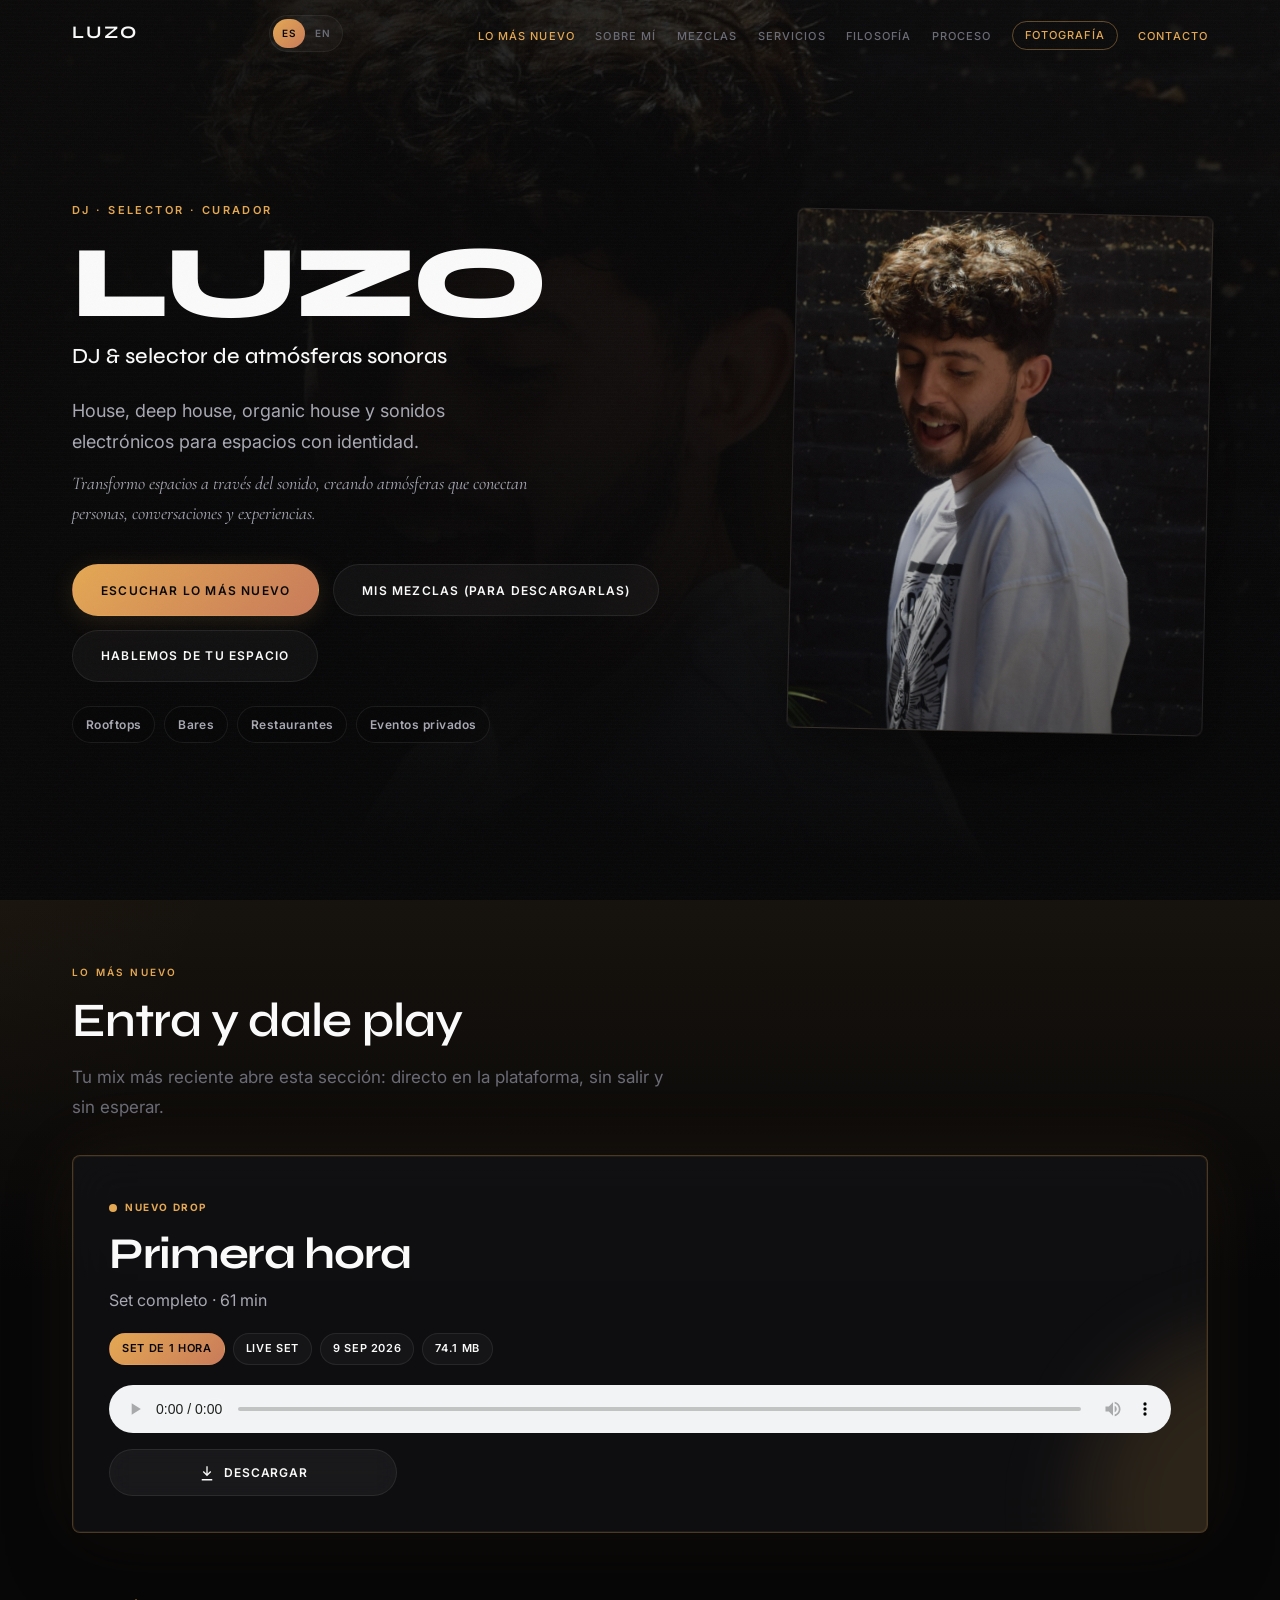
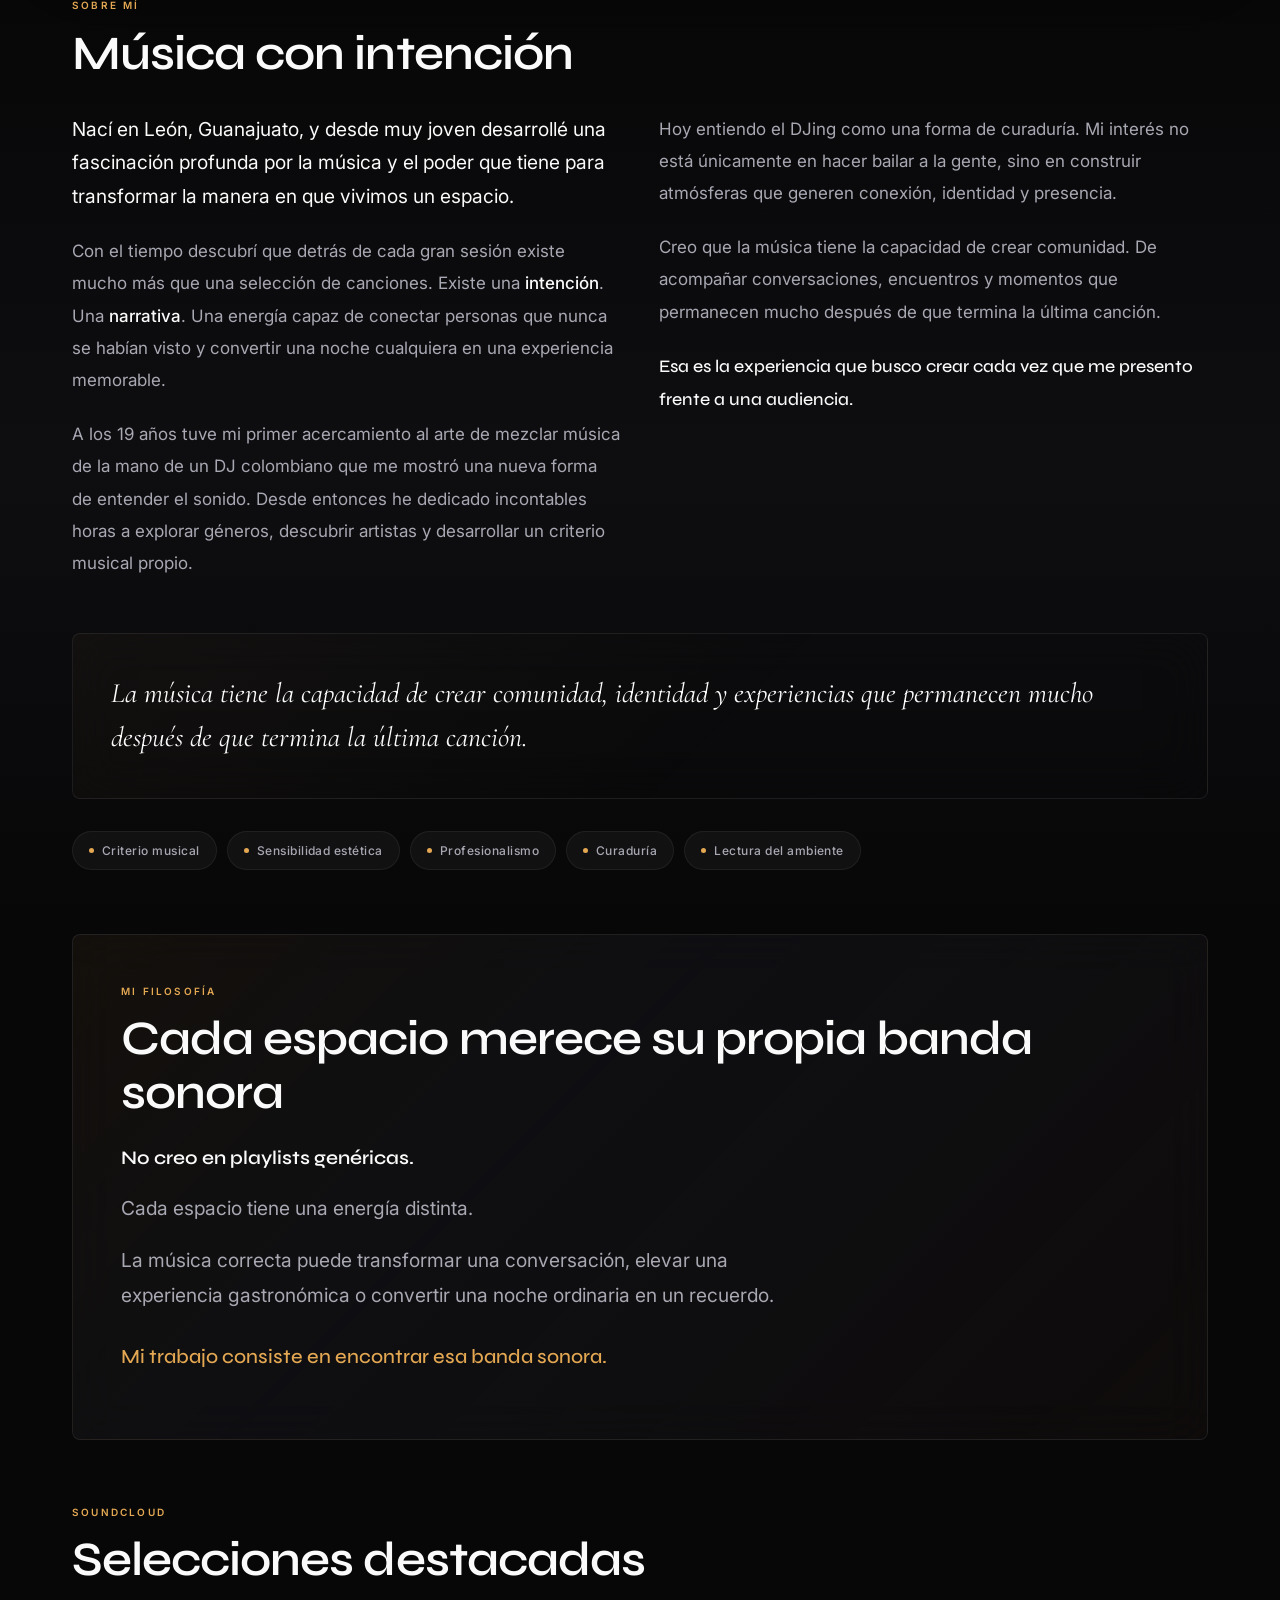
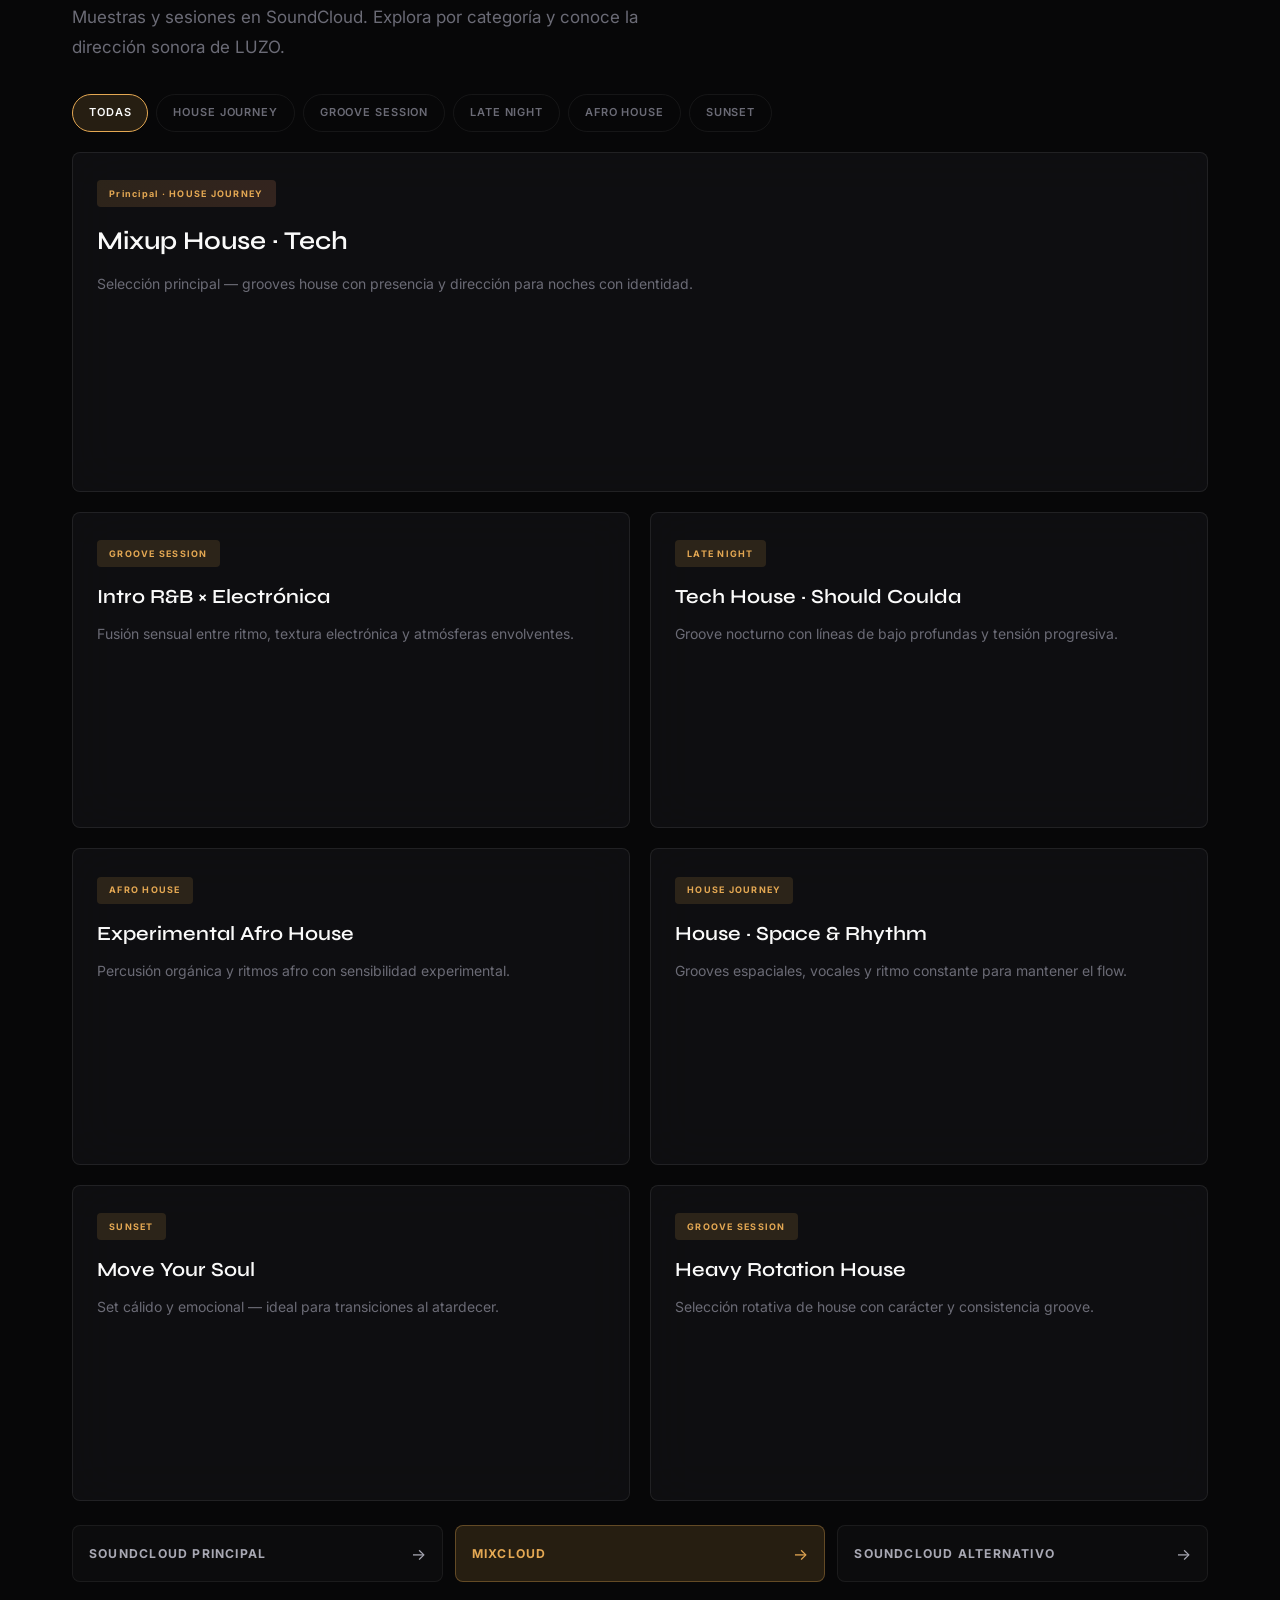
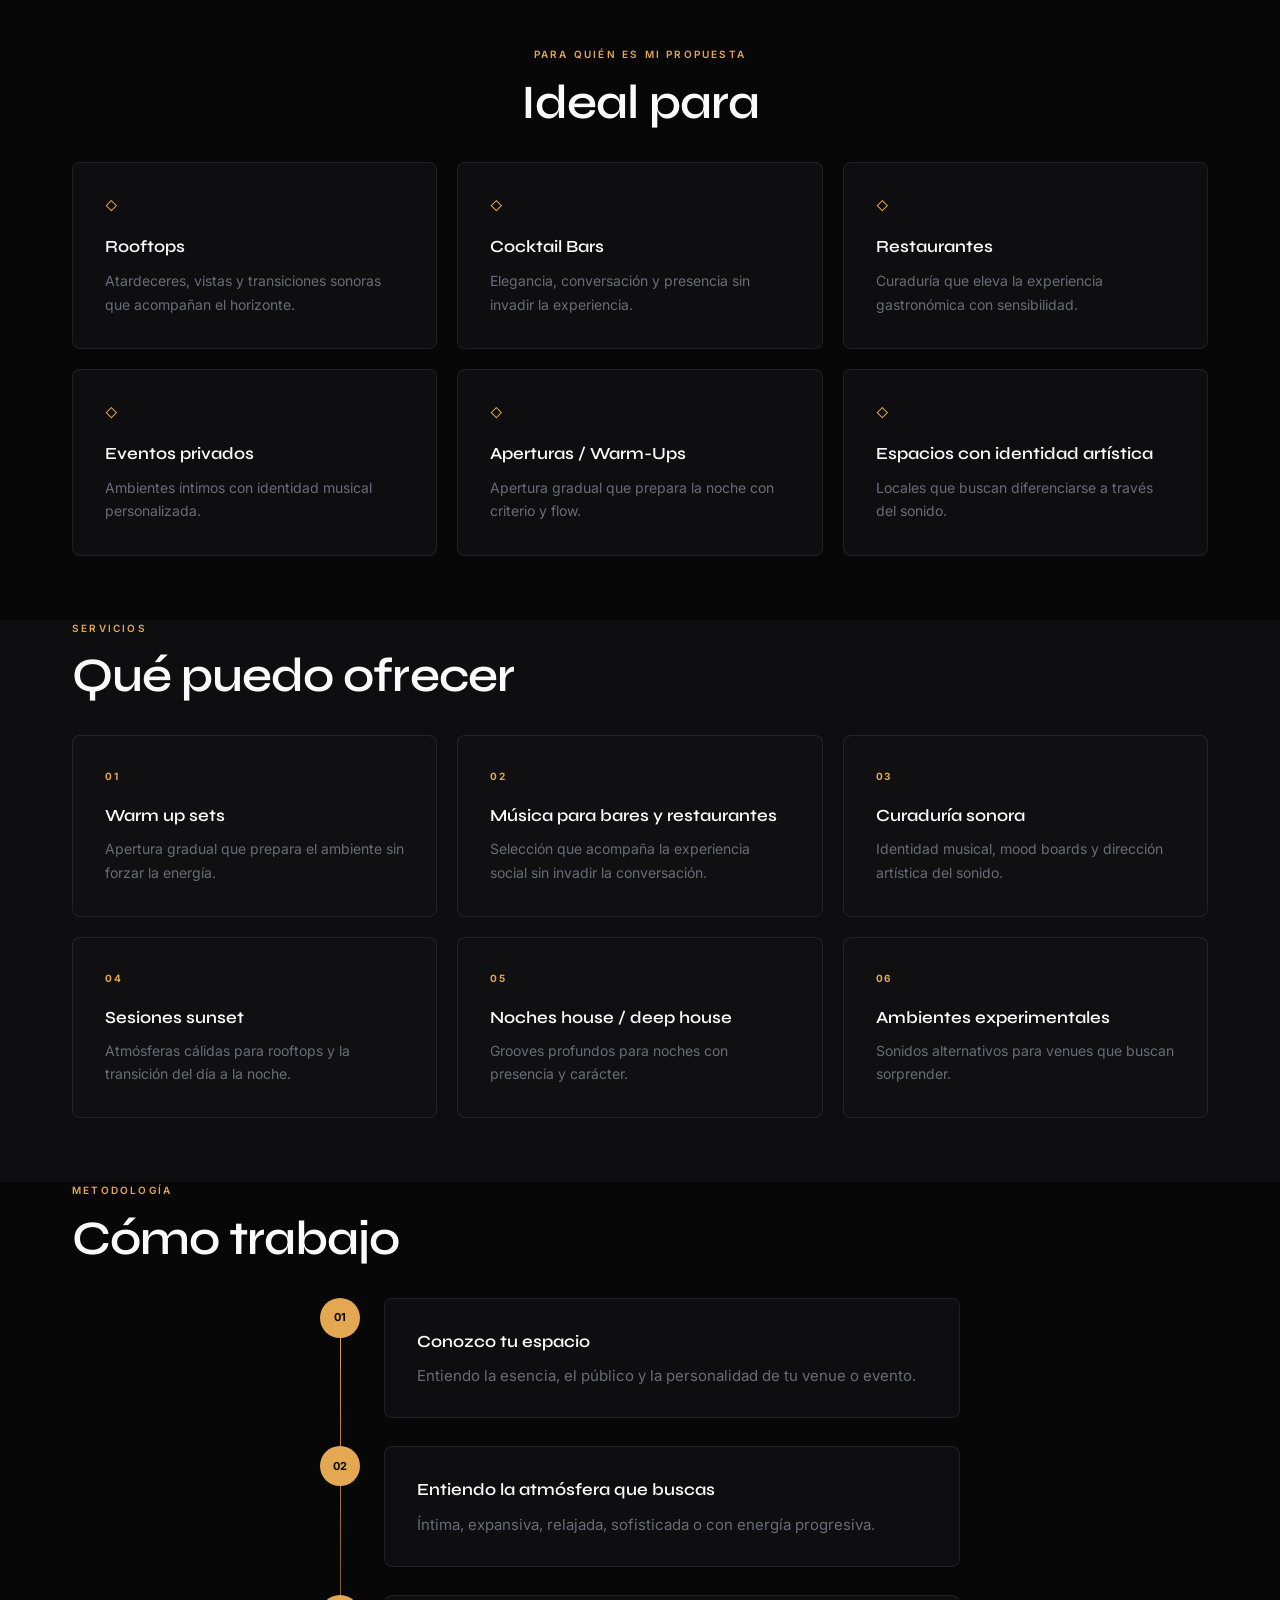
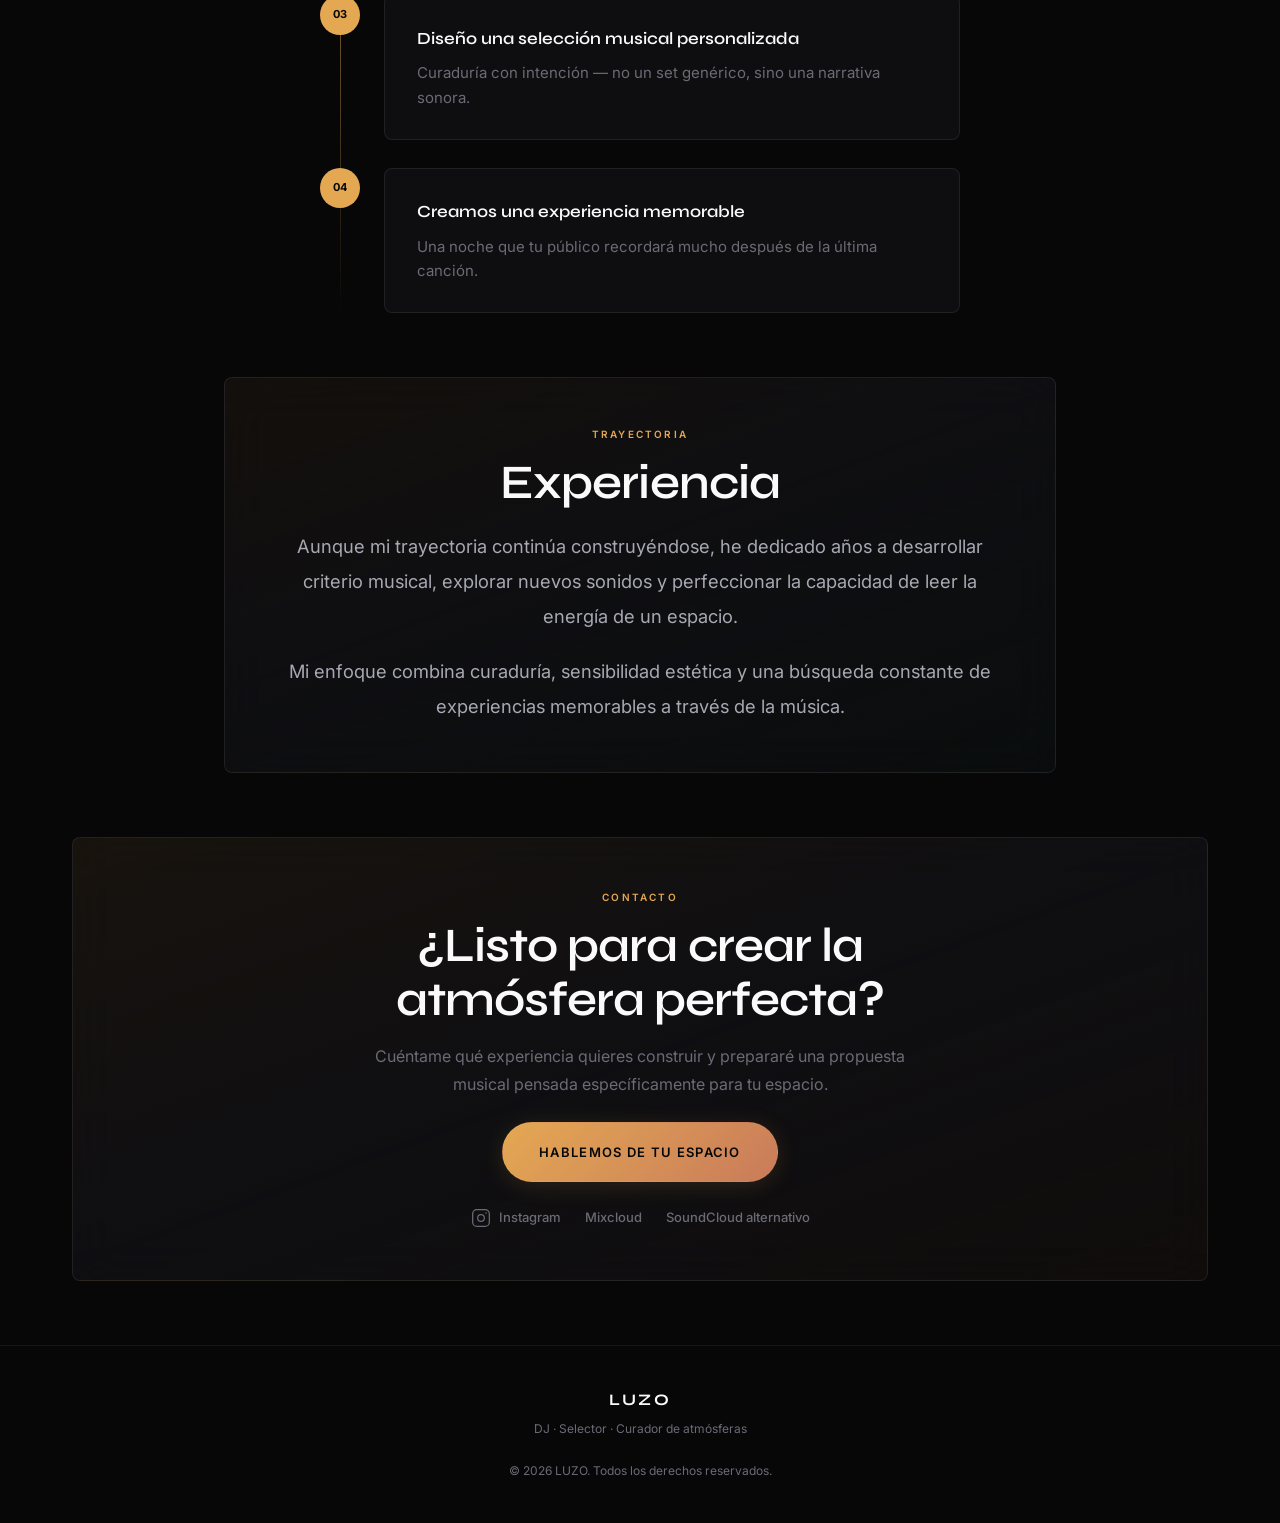
==== commit 41d4714c: "Add music channels and latest mix polish" ====
--- a/index.html
+++ b/index.html
@@ -49,7 +49,7 @@
   <link rel="preconnect" href="https://fonts.googleapis.com">
   <link rel="preconnect" href="https://fonts.gstatic.com" crossorigin>
   <link href="https://fonts.googleapis.com/css2?family=Cormorant+Garamond:ital,wght@0,400;0,500;1,400&family=Inter:wght@300;400;500;600&family=Syne:wght@400;500;600;700&display=optional" rel="stylesheet">
-  <link rel="stylesheet" href="css/styles.css?v=14">
+  <link rel="stylesheet" href="css/styles.css?v=15">
   <style>
     html.fonts-waiting .hero__title {
       visibility: hidden;
@@ -81,7 +81,9 @@
     "url": "https://luzodj.com/",
     "sameAs": [
       "https://www.instagram.com/andres._zm/",
-      "https://soundcloud.com/dmente24"
+      "https://soundcloud.com/dmente24",
+      "https://www.mixcloud.com/luzodj/",
+      "https://soundcloud.com/andres-zorrilla-694064235"
     ],
     "areaServed": {
       "@type": "Place",
@@ -98,6 +100,8 @@
       instagram: "https://www.instagram.com/andres._zm/",
       whatsapp: "https://wa.me/5214771595715?text=Hola%20Luzo,%20escuch%C3%A9%20tu%20propuesta%20musical%20y%20me%20gustar%C3%ADa%20platicar%20sobre%20mi%20espacio.",
       soundcloud: "https://soundcloud.com/dmente24",
+      mixcloud: "https://www.mixcloud.com/luzodj/",
+      altSoundcloud: "https://soundcloud.com/andres-zorrilla-694064235?utm_source=clipboard&utm_medium=text&utm_campaign=social_sharing",
       heroImage: "assets/images/hero.jpg",
       mixes: [
         {
@@ -300,9 +304,20 @@
         </header>
         <div class="mix-filters reveal" id="mixFilters" role="tablist" data-i18n-aria="soundcloud.filtersAria"></div>
         <div class="mix-grid" id="mixGrid" role="tabpanel" data-i18n-aria="soundcloud.gridAria"></div>
-        <p class="mix-grid__footer reveal">
-          <a href="https://soundcloud.com/dmente24" id="linkSoundcloud" class="link-arrow" target="_blank" rel="noopener noreferrer" data-i18n="soundcloud.profile">Perfil completo en SoundCloud →</a>
-        </p>
+        <div class="music-links reveal" aria-label="Canales musicales de LUZO" data-i18n-aria="soundcloud.linksAria">
+          <a href="https://soundcloud.com/dmente24" id="linkSoundcloud" class="music-link" target="_blank" rel="noopener noreferrer">
+            <span class="music-link__label" data-i18n="soundcloud.primary">SoundCloud principal</span>
+            <span class="music-link__arrow" aria-hidden="true">→</span>
+          </a>
+          <a href="https://www.mixcloud.com/luzodj/" id="linkMixcloud" class="music-link music-link--accent" target="_blank" rel="noopener noreferrer">
+            <span class="music-link__label">Mixcloud</span>
+            <span class="music-link__arrow" aria-hidden="true">→</span>
+          </a>
+          <a href="https://soundcloud.com/andres-zorrilla-694064235?utm_source=clipboard&amp;utm_medium=text&amp;utm_campaign=social_sharing" id="linkAltSoundcloud" class="music-link" target="_blank" rel="noopener noreferrer">
+            <span class="music-link__label" data-i18n="soundcloud.alt">SoundCloud alternativo</span>
+            <span class="music-link__arrow" aria-hidden="true">→</span>
+          </a>
+        </div>
       </div>
     </section>
 
@@ -462,6 +477,8 @@
                 <svg viewBox="0 0 24 24" fill="none" stroke="currentColor" stroke-width="1.5" width="20" height="20" aria-hidden="true"><rect x="2" y="2" width="20" height="20" rx="5"/><circle cx="12" cy="12" r="4"/><circle cx="18" cy="6" r="1" fill="currentColor" stroke="none"/></svg>
                 Instagram
               </a>
+              <a href="https://www.mixcloud.com/luzodj/" class="contact-link" id="contactMixcloud" target="_blank" rel="noopener noreferrer">Mixcloud</a>
+              <a href="https://soundcloud.com/andres-zorrilla-694064235?utm_source=clipboard&amp;utm_medium=text&amp;utm_campaign=social_sharing" class="contact-link" id="contactAltSoundcloud" target="_blank" rel="noopener noreferrer" data-i18n="soundcloud.alt">SoundCloud alternativo</a>
             </div>
           </div>
         </div>
@@ -494,8 +511,8 @@
     </div>
   </footer>
 
-  <script src="js/i18n.js?v=14" defer></script>
-  <script src="js/luzo-player.js?v=14" defer></script>
-  <script src="js/main.js?v=14" defer></script>
+  <script src="js/i18n.js?v=15" defer></script>
+  <script src="js/luzo-player.js?v=15" defer></script>
+  <script src="js/main.js?v=15" defer></script>
 </body>
 </html>
--- a/css/styles.css
+++ b/css/styles.css
@@ -856,19 +856,48 @@
   gap: 1.25rem;
 }
 
-.mix-grid__footer {
+.music-links {
+  display: grid;
+  grid-template-columns: repeat(3, minmax(0, 1fr));
+  gap: 0.75rem;
   margin-top: 1.5rem;
-  text-align: center;
-  display: flex;
-  flex-wrap: wrap;
-  justify-content: center;
+}
+
+.music-link {
+  display: flex;
   align-items: center;
-  gap: 0.5rem 1rem;
-}
-
-.mix-grid__footer-sep {
-  color: var(--text-subtle);
-  opacity: 0.5;
+  justify-content: space-between;
+  min-height: 3.25rem;
+  padding: 0.85rem 1rem;
+  border: 1px solid var(--border);
+  border-radius: var(--radius-soft);
+  color: var(--text-muted);
+  background: rgba(255, 255, 255, 0.025);
+  transition: color 0.3s var(--ease), border-color 0.3s var(--ease), background 0.3s var(--ease);
+}
+
+.music-link:hover,
+.music-link:focus-visible {
+  color: var(--text);
+  border-color: var(--border-hover);
+  background: rgba(228, 168, 83, 0.06);
+}
+
+.music-link--accent {
+  color: var(--accent);
+  border-color: rgba(228, 168, 83, 0.32);
+  background: var(--accent-soft);
+}
+
+.music-link__label {
+  font-size: 0.76rem;
+  font-weight: 700;
+  letter-spacing: 0.1em;
+  text-transform: uppercase;
+}
+
+.music-link__arrow {
+  font-size: 1rem;
 }
 
 /* Archivo de mezclas — oculto hasta abrir (inicio / menú) */
@@ -1613,7 +1642,9 @@
 
 .contact-panel__secondary {
   display: flex;
-  gap: 1.5rem;
+  flex-wrap: wrap;
+  justify-content: center;
+  gap: 0.9rem 1.5rem;
 }
 
 .contact-link {
@@ -1708,6 +1739,7 @@
   .about__layout { grid-template-columns: 1fr; }
 
   .mix-grid { grid-template-columns: 1fr; }
+  .music-links { grid-template-columns: 1fr; }
 
   .audience-grid { grid-template-columns: repeat(2, 1fr); }
 
@@ -1755,6 +1787,7 @@
 
   .hero__actions { flex-direction: column; width: 100%; }
   .hero__actions .btn { width: 100%; }
+  .music-link { min-height: 3rem; }
 
   .timeline::before { left: 1rem; }
   .timeline__item { padding-left: 3.25rem; }
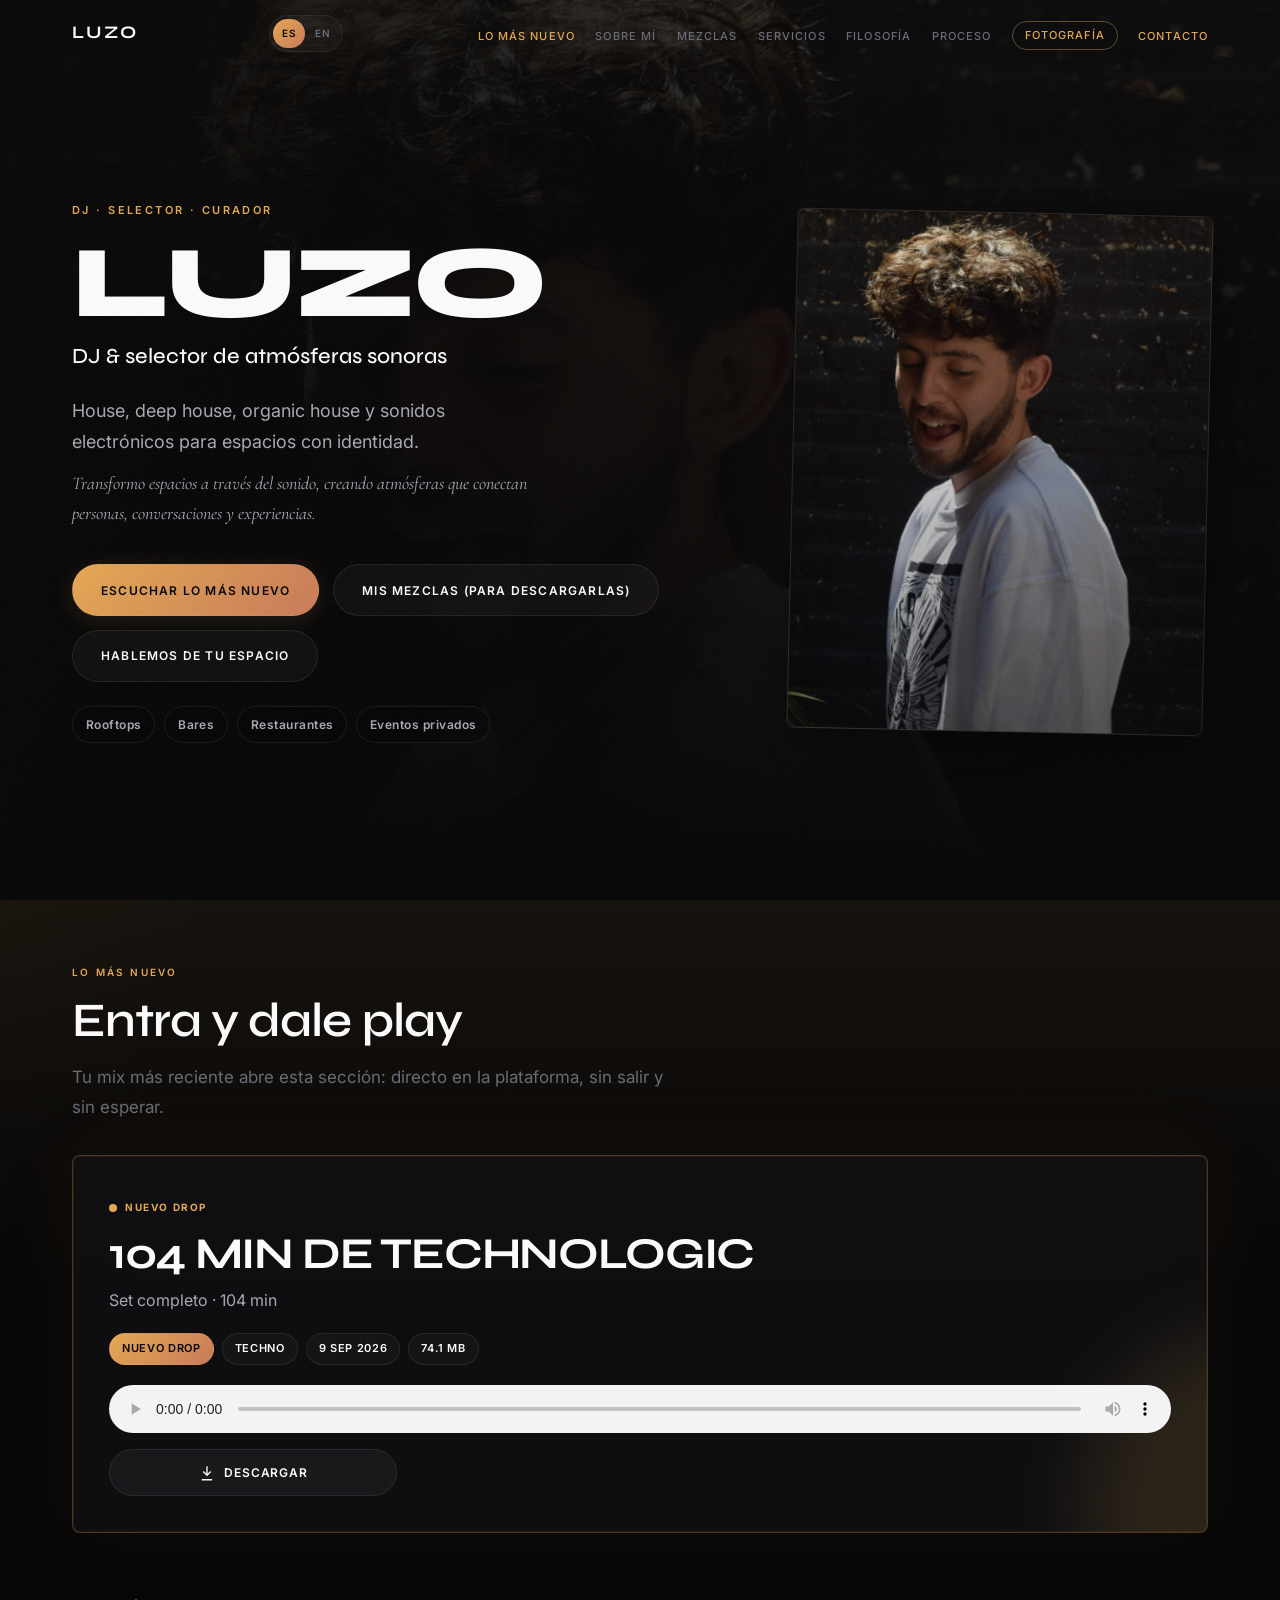
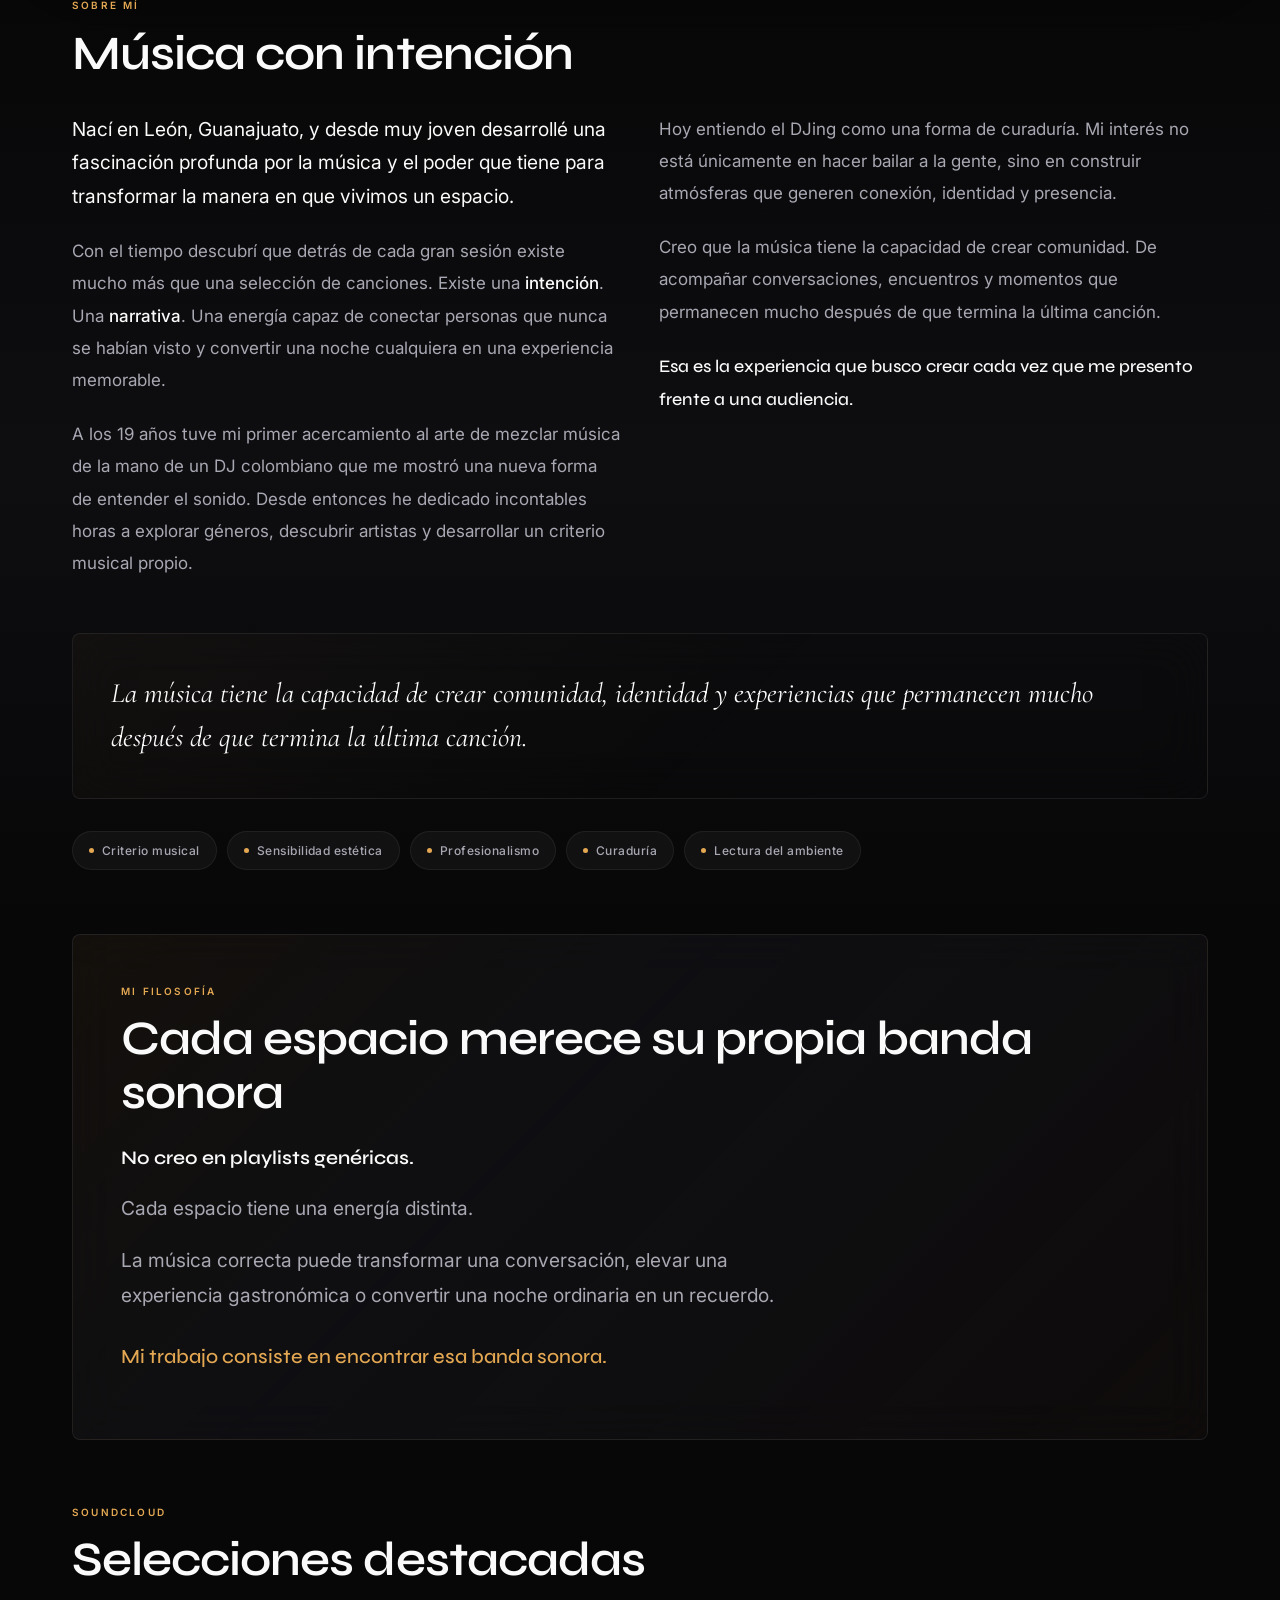
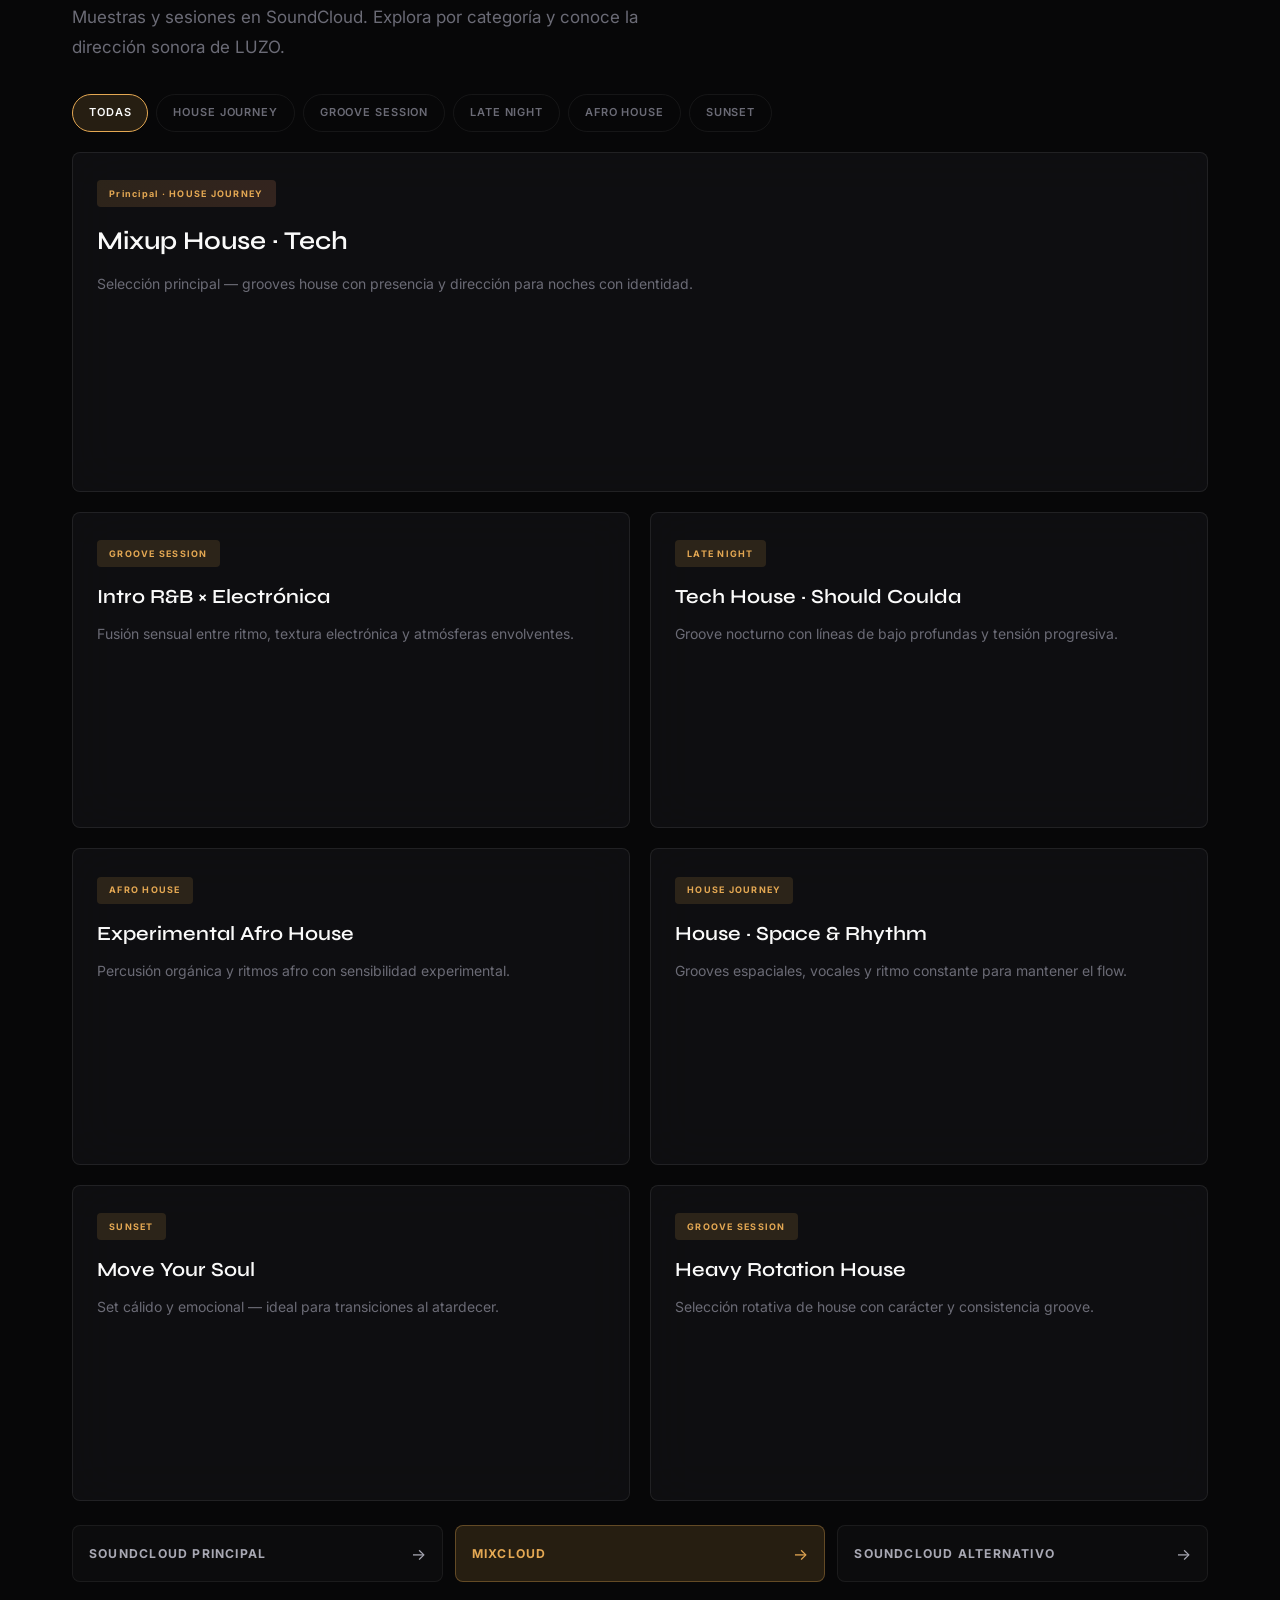
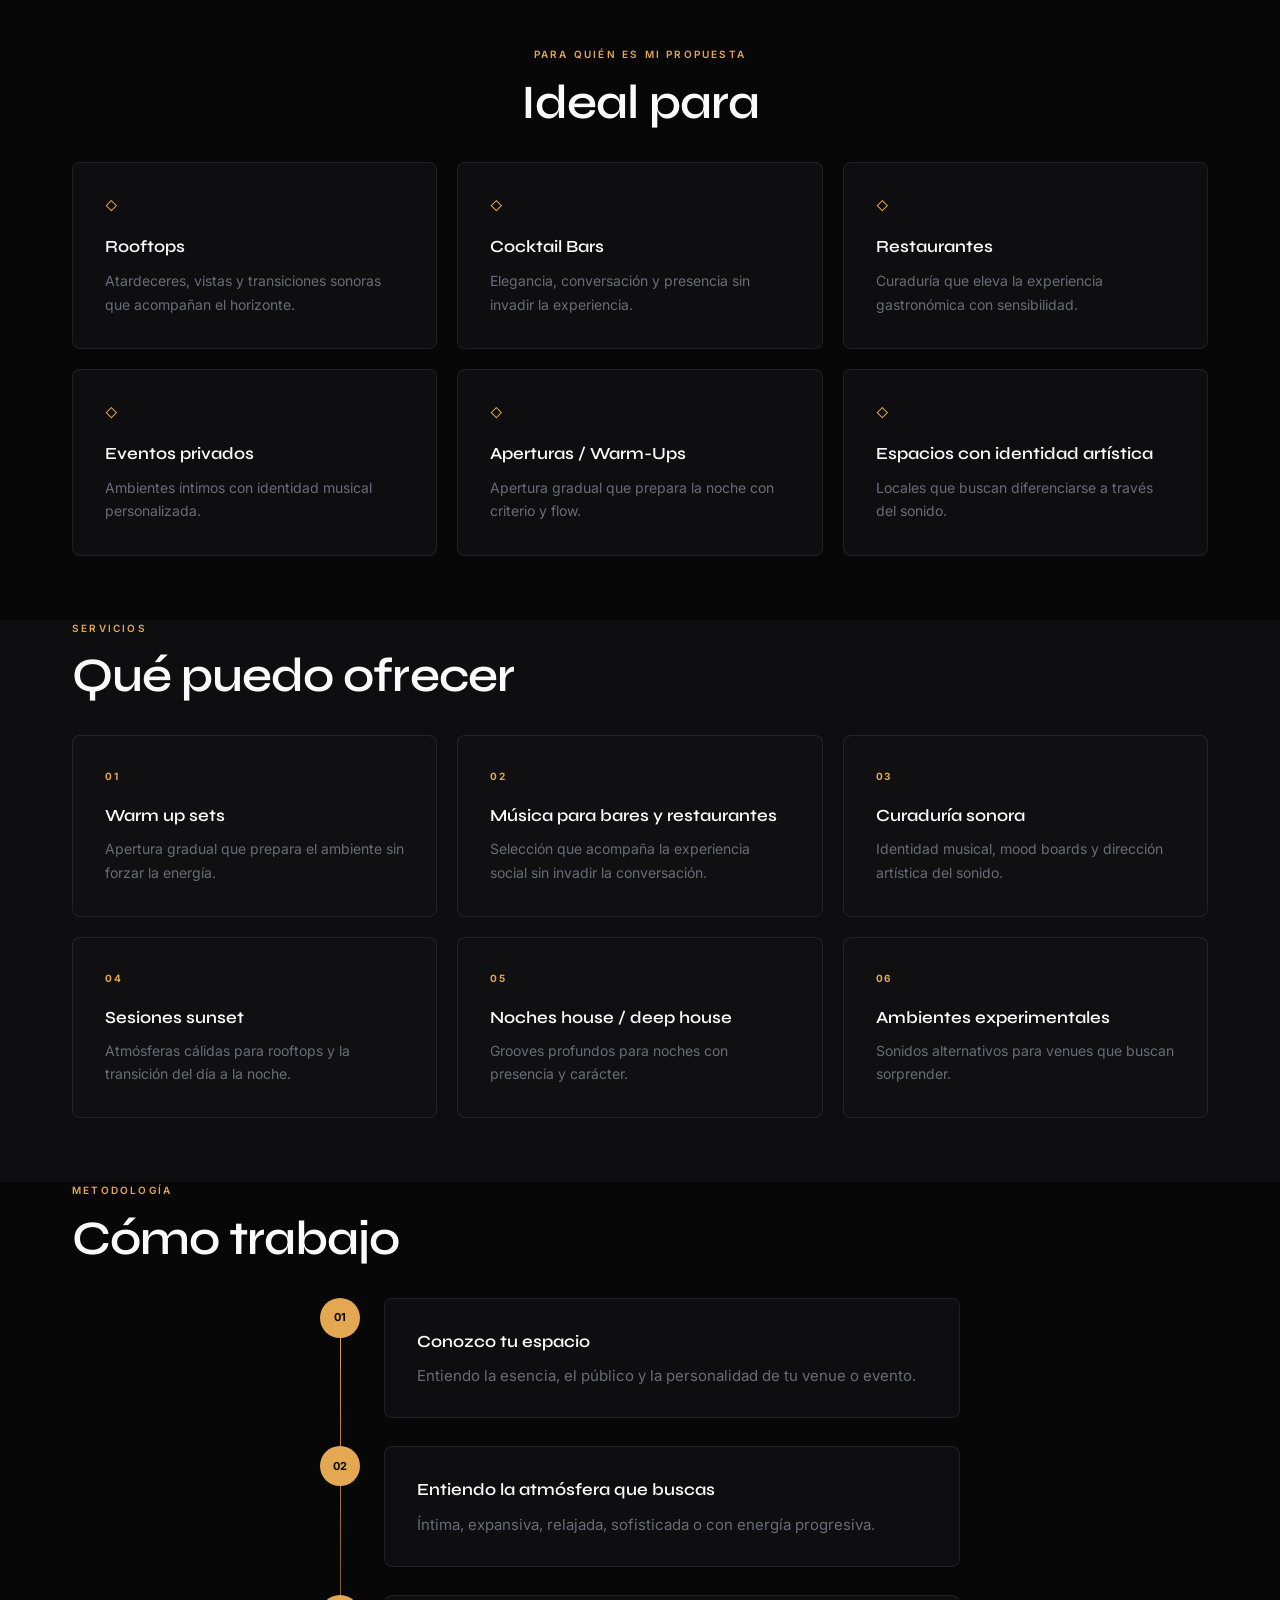
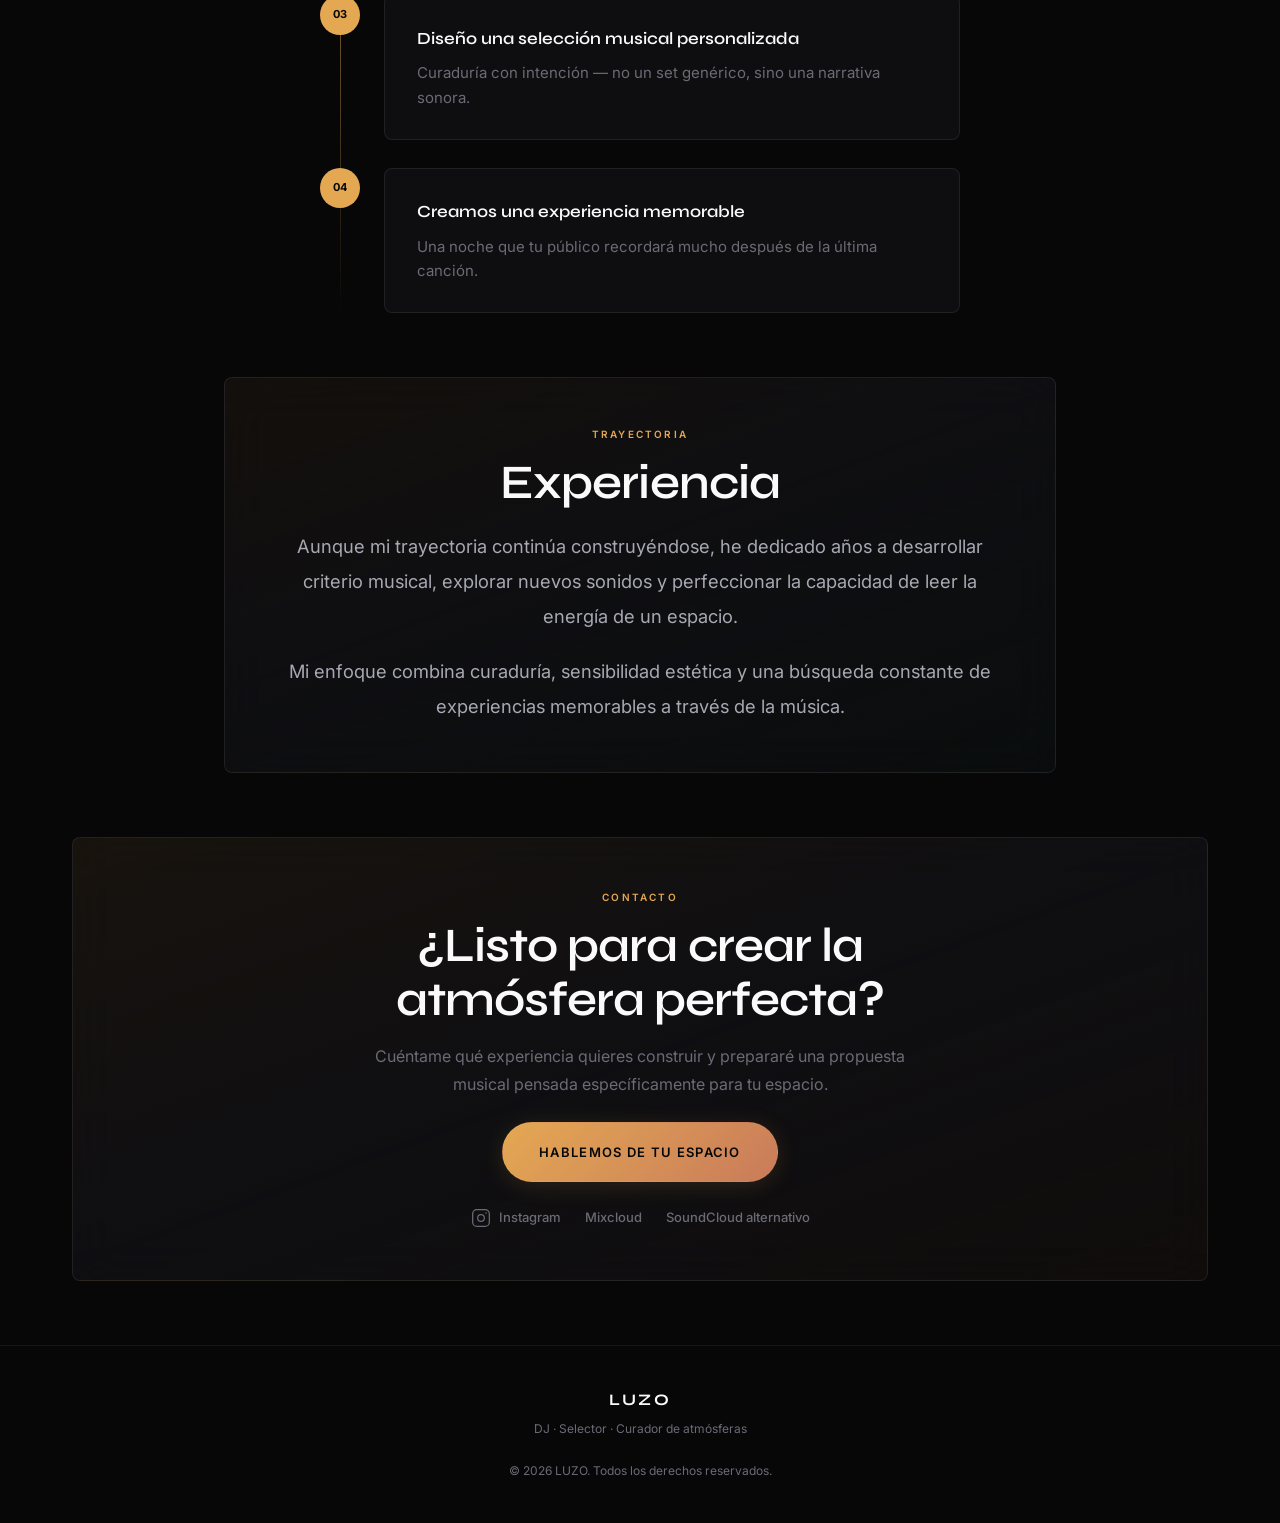
==== commit fe5a81f8: "Update latest mix title" ====
--- a/index.html
+++ b/index.html
@@ -49,7 +49,7 @@
   <link rel="preconnect" href="https://fonts.googleapis.com">
   <link rel="preconnect" href="https://fonts.gstatic.com" crossorigin>
   <link href="https://fonts.googleapis.com/css2?family=Cormorant+Garamond:ital,wght@0,400;0,500;1,400&family=Inter:wght@300;400;500;600&family=Syne:wght@400;500;600;700&display=optional" rel="stylesheet">
-  <link rel="stylesheet" href="css/styles.css?v=15">
+  <link rel="stylesheet" href="css/styles.css?v=16">
   <style>
     html.fonts-waiting .hero__title {
       visibility: hidden;
@@ -511,8 +511,8 @@
     </div>
   </footer>
 
-  <script src="js/i18n.js?v=15" defer></script>
-  <script src="js/luzo-player.js?v=15" defer></script>
-  <script src="js/main.js?v=15" defer></script>
+  <script src="js/i18n.js?v=16" defer></script>
+  <script src="js/luzo-player.js?v=16" defer></script>
+  <script src="js/main.js?v=16" defer></script>
 </body>
 </html>
